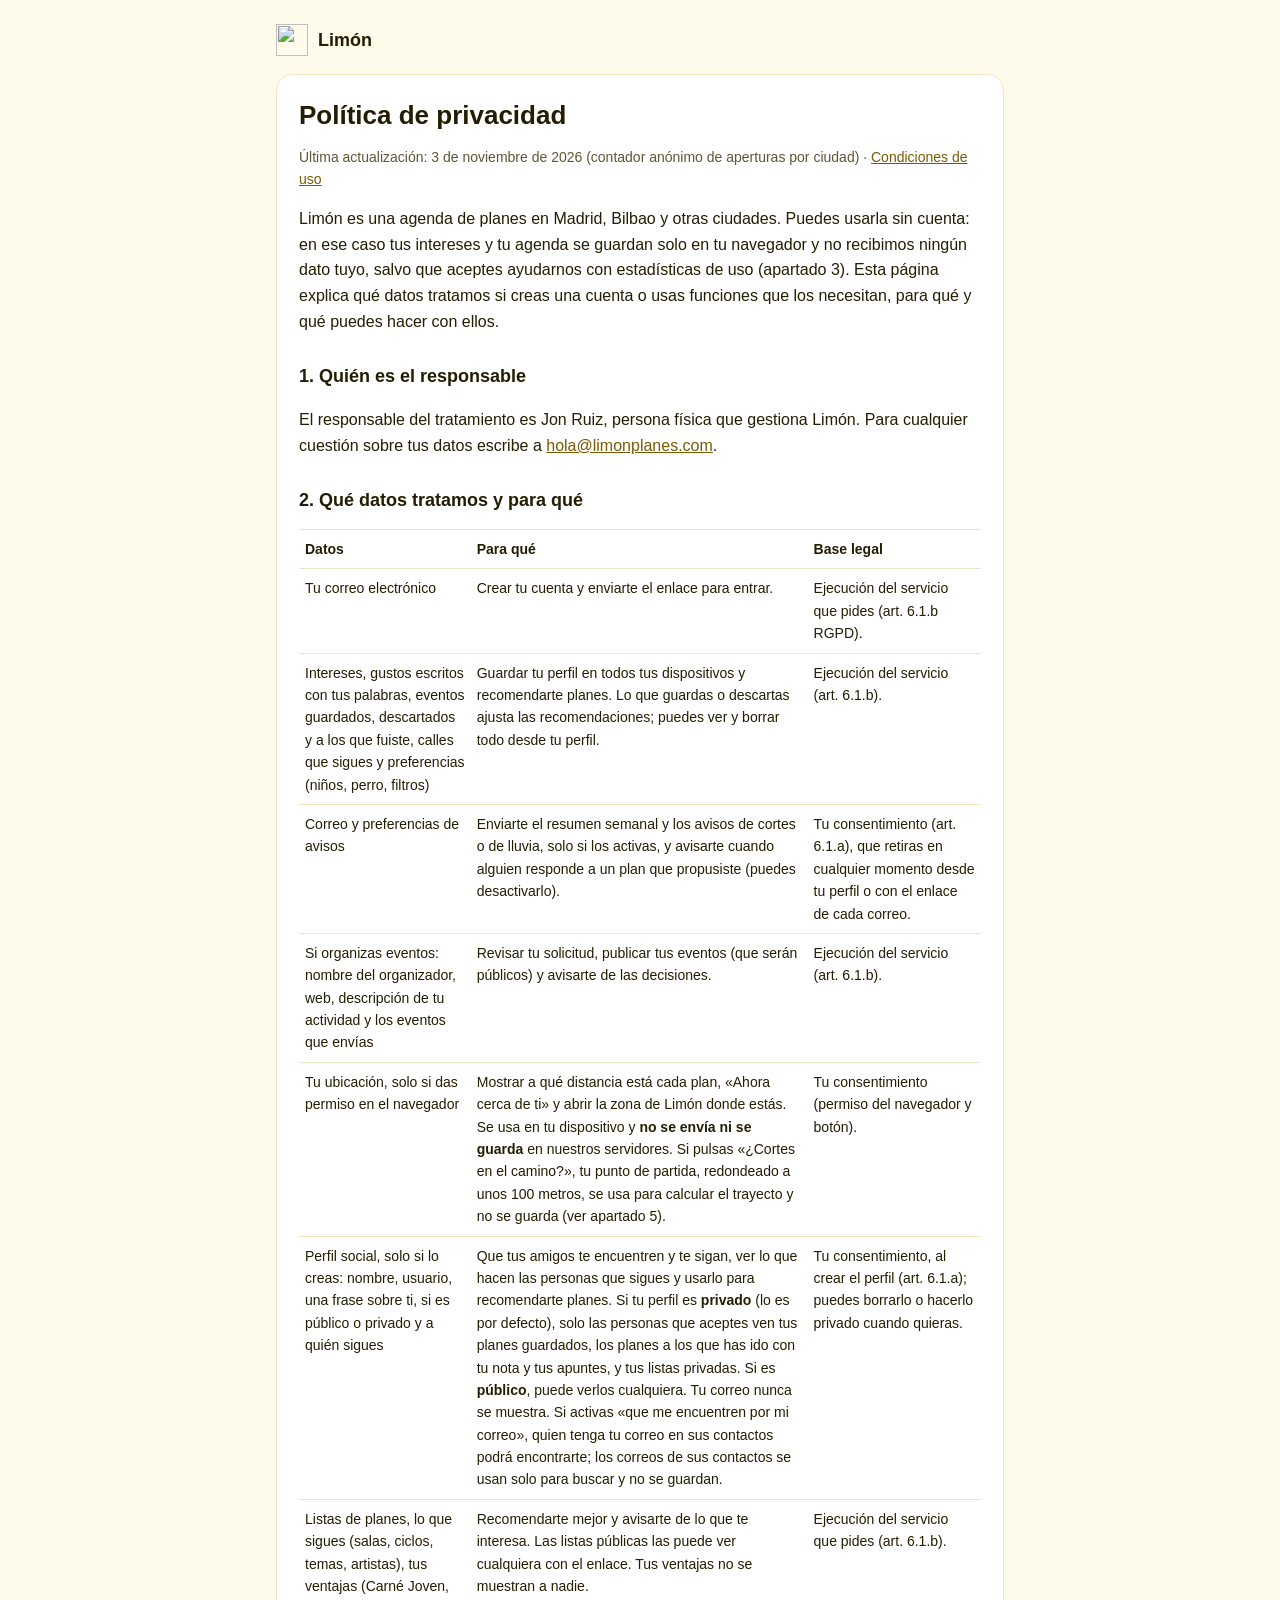
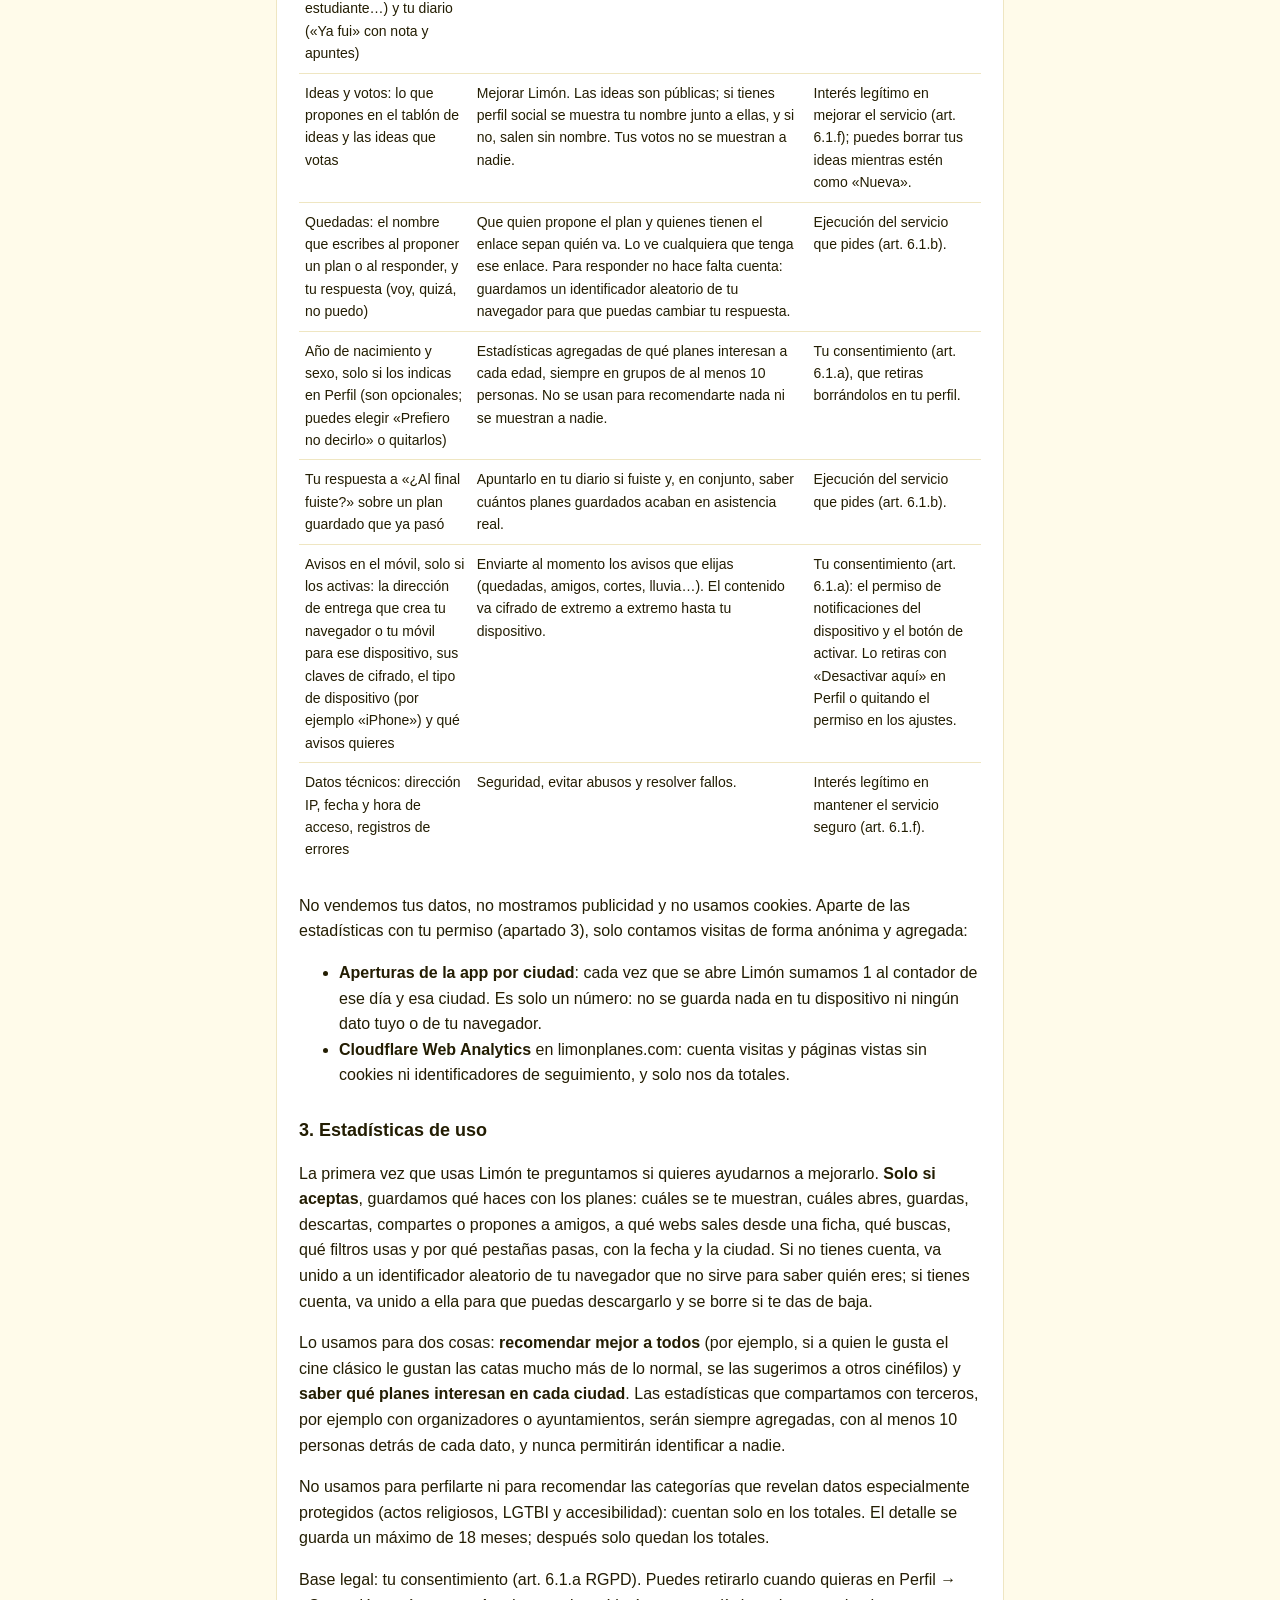
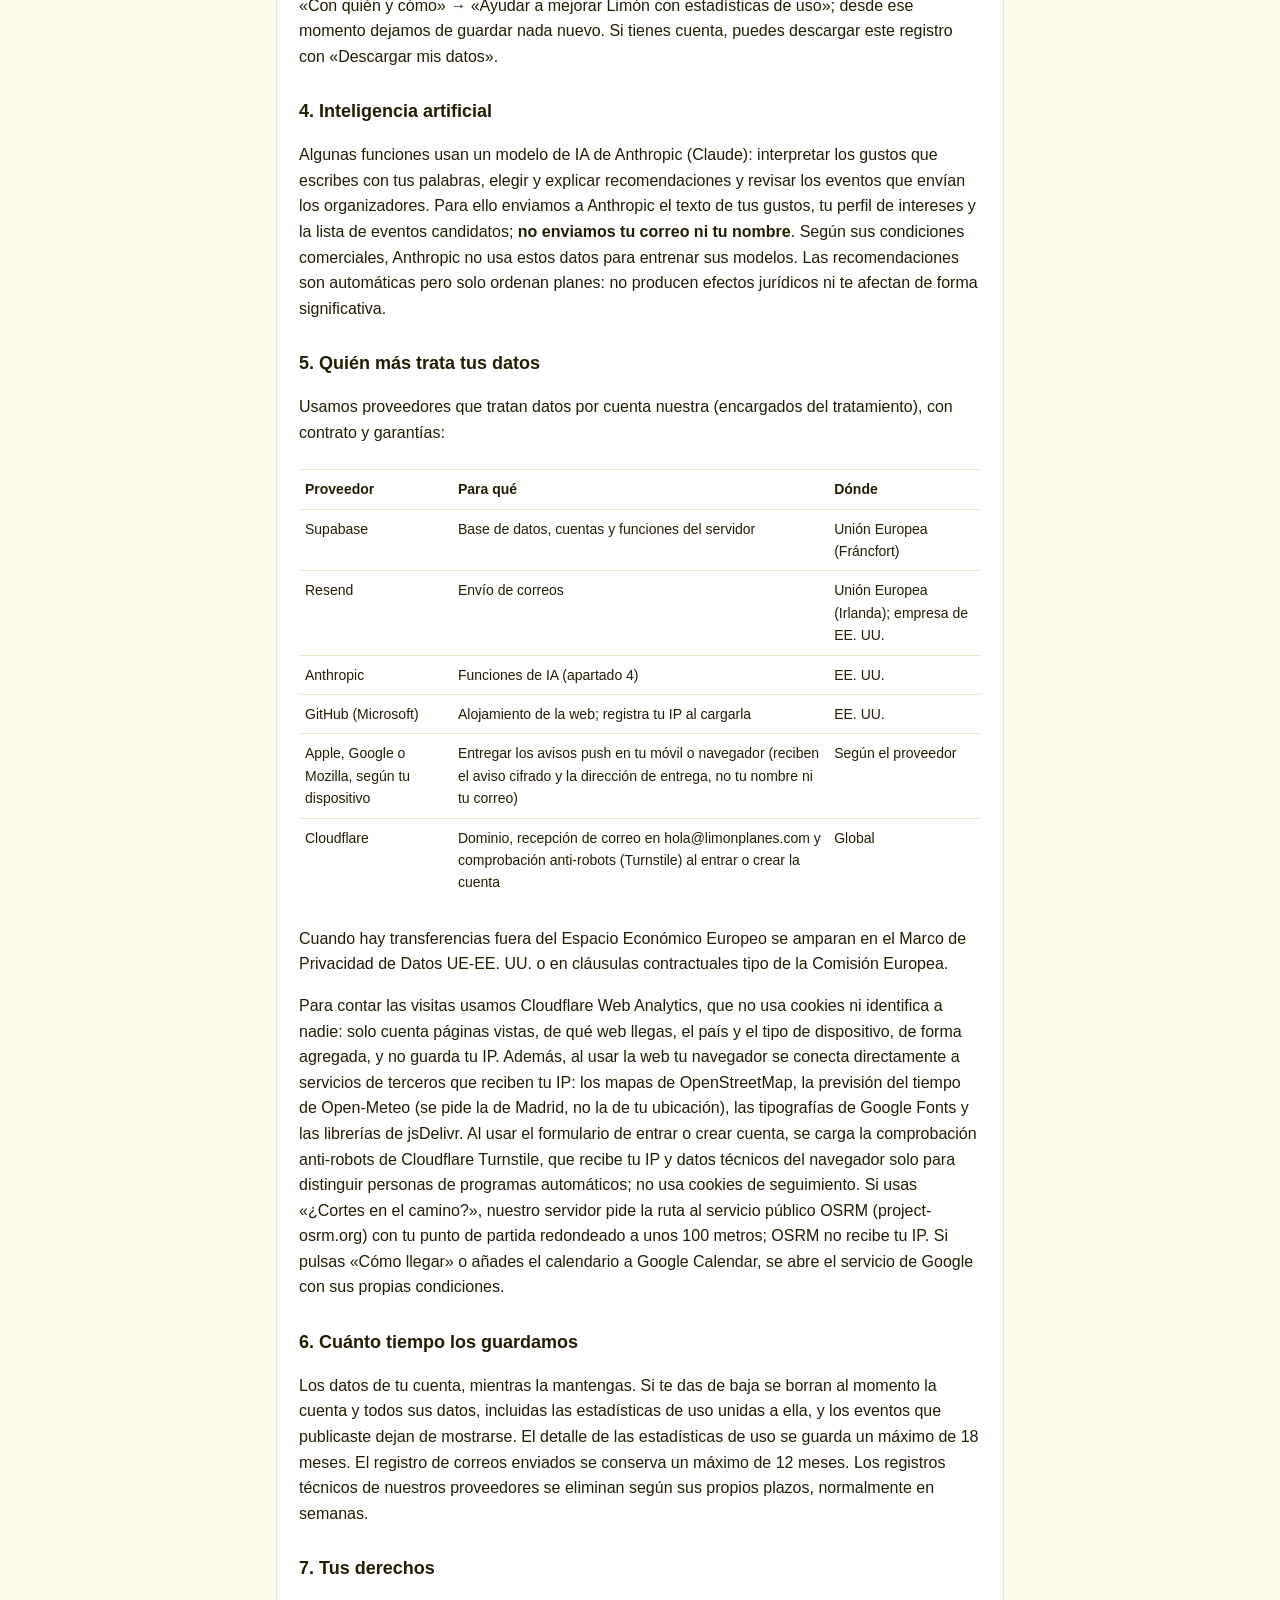
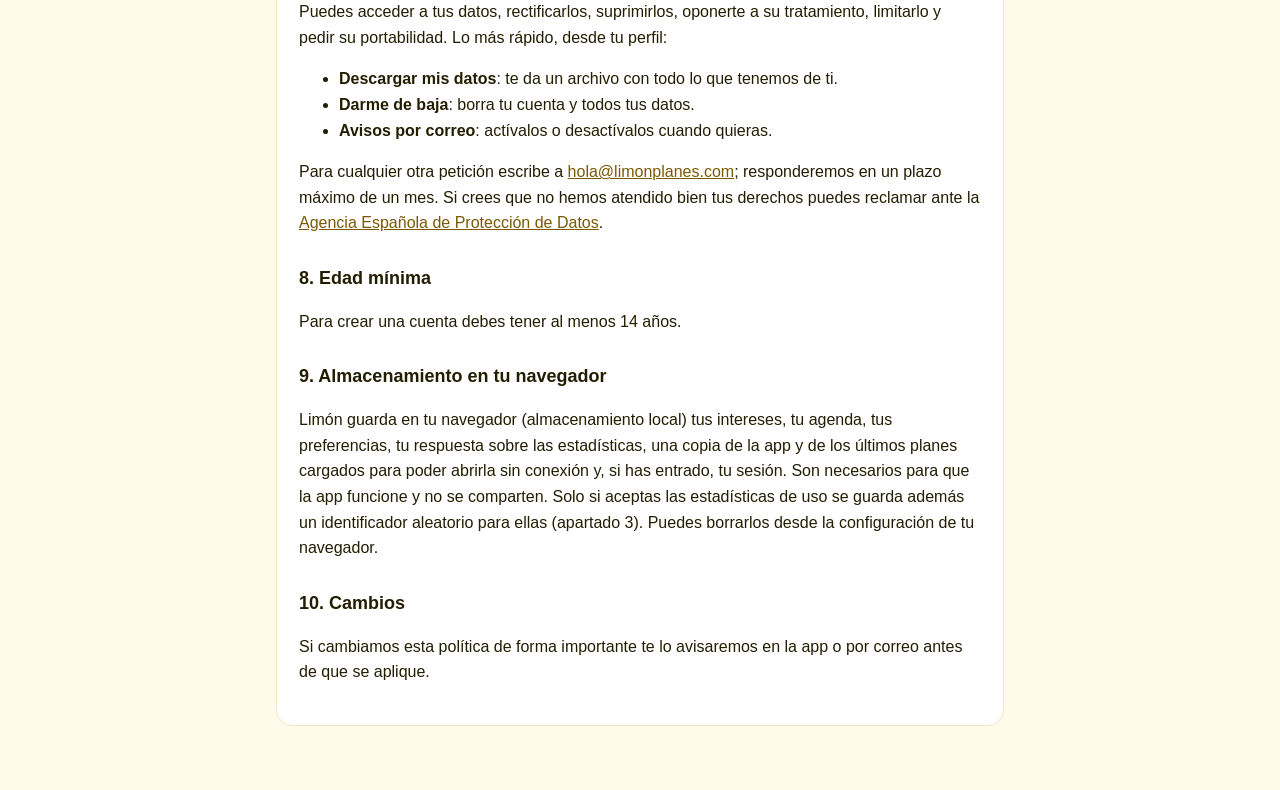
==== web/privacidad.html @ f550b1cc "Contador anónimo de aperturas por ciudad (sin identificadores) y carga diaria de las visitas de Clou" ====
<!doctype html>
<html lang="es">
<head>
<meta charset="utf-8">
<meta http-equiv="Content-Security-Policy" content="default-src 'self'; script-src 'self' 'unsafe-inline' https://static.cloudflareinsights.com; connect-src 'self' https://cloudflareinsights.com; style-src 'self' 'unsafe-inline' https://fonts.googleapis.com; font-src https://fonts.gstatic.com; img-src 'self' data:; object-src 'none'; base-uri 'self'; form-action 'self'">
<meta name="viewport" content="width=device-width, initial-scale=1">
<title>Privacidad · Limón</title>
<link rel="icon" href="limon.svg" type="image/svg+xml">
<style>
:root { --bg: #FFFBEA; --surface: #FFFFFF; --ink: #231D02; --quiet: #5E5636; --line: #EFE6C2; --accent: #FFD43B; --link: #7A5900; color-scheme: light dark }
@media (prefers-color-scheme: dark) { :root { --bg: #15140E; --surface: #1F1D14; --ink: #F2EEDC; --quiet: #BDB592; --line: #37331F; --link: #FFDF6E } }
* { box-sizing: border-box }
body { margin: 0; background: var(--bg); color: var(--ink); font: 16px/1.6 -apple-system, "Segoe UI", Roboto, Helvetica, Arial, sans-serif }
main { max-width: 760px; margin: 0 auto; padding: 24px 16px 64px }
.top { display: flex; align-items: center; gap: 10px; text-decoration: none; color: inherit; font-weight: 700; font-size: 18px }
.top img { width: 32px; height: 32px }
.doc { background: var(--surface); border: 1px solid var(--line); border-radius: 16px; padding: 24px 22px; margin-top: 18px }
h1 { font-size: 26px; line-height: 1.25; margin: 0 0 4px }
h2 { font-size: 18px; margin: 28px 0 6px }
p, li { color: var(--ink) } .quiet { color: var(--quiet); font-size: 14px }
a { color: var(--link) }
table { width: 100%; border-collapse: collapse; font-size: 14px; margin: 8px 0 }
th, td { text-align: left; vertical-align: top; padding: 8px 6px; border-top: 1px solid var(--line) }
th { font-weight: 600 }
.wrap { overflow-x: auto }
.pend { background: var(--accent); color: #231D02; padding: 0 4px; border-radius: 4px }
</style>
</head>
<body>
<main>
  <a class="top" href="./"><img src="limon.svg" alt="">Limón</a>
  <article class="doc">
    <h1>Política de privacidad</h1>
    <p class="quiet">Última actualización: 3 de noviembre de 2026 (contador anónimo de aperturas por ciudad) · <a href="condiciones.html">Condiciones de uso</a></p>

    <p>Limón es una agenda de planes en Madrid, Bilbao y otras ciudades. Puedes usarla sin cuenta: en ese caso tus intereses y tu agenda se guardan solo en tu navegador y no recibimos ningún dato tuyo, salvo que aceptes ayudarnos con estadísticas de uso (apartado 3). Esta página explica qué datos tratamos si creas una cuenta o usas funciones que los necesitan, para qué y qué puedes hacer con ellos.</p>

    <h2>1. Quién es el responsable</h2>
    <p>El responsable del tratamiento es Jon Ruiz, persona física que gestiona Limón. Para cualquier cuestión sobre tus datos escribe a <a href="mailto:hola@limonplanes.com">hola@limonplanes.com</a>.</p>

    <h2>2. Qué datos tratamos y para qué</h2>
    <div class="wrap"><table>
      <tr><th>Datos</th><th>Para qué</th><th>Base legal</th></tr>
      <tr><td>Tu correo electrónico</td><td>Crear tu cuenta y enviarte el enlace para entrar.</td><td>Ejecución del servicio que pides (art. 6.1.b RGPD).</td></tr>
      <tr><td>Intereses, gustos escritos con tus palabras, eventos guardados, descartados y a los que fuiste, calles que sigues y preferencias (niños, perro, filtros)</td><td>Guardar tu perfil en todos tus dispositivos y recomendarte planes. Lo que guardas o descartas ajusta las recomendaciones; puedes ver y borrar todo desde tu perfil.</td><td>Ejecución del servicio (art. 6.1.b).</td></tr>
      <tr><td>Correo y preferencias de avisos</td><td>Enviarte el resumen semanal y los avisos de cortes o de lluvia, solo si los activas, y avisarte cuando alguien responde a un plan que propusiste (puedes desactivarlo).</td><td>Tu consentimiento (art. 6.1.a), que retiras en cualquier momento desde tu perfil o con el enlace de cada correo.</td></tr>
      <tr><td>Si organizas eventos: nombre del organizador, web, descripción de tu actividad y los eventos que envías</td><td>Revisar tu solicitud, publicar tus eventos (que serán públicos) y avisarte de las decisiones.</td><td>Ejecución del servicio (art. 6.1.b).</td></tr>
      <tr><td>Tu ubicación, solo si das permiso en el navegador</td><td>Mostrar a qué distancia está cada plan, «Ahora cerca de ti» y abrir la zona de Limón donde estás. Se usa en tu dispositivo y <b>no se envía ni se guarda</b> en nuestros servidores. Si pulsas «¿Cortes en el camino?», tu punto de partida, redondeado a unos 100 metros, se usa para calcular el trayecto y no se guarda (ver apartado 5).</td><td>Tu consentimiento (permiso del navegador y botón).</td></tr>
      <tr><td>Perfil social, solo si lo creas: nombre, usuario, una frase sobre ti, si es público o privado y a quién sigues</td><td>Que tus amigos te encuentren y te sigan, ver lo que hacen las personas que sigues y usarlo para recomendarte planes. Si tu perfil es <b>privado</b> (lo es por defecto), solo las personas que aceptes ven tus planes guardados, los planes a los que has ido con tu nota y tus apuntes, y tus listas privadas. Si es <b>público</b>, puede verlos cualquiera. Tu correo nunca se muestra. Si activas «que me encuentren por mi correo», quien tenga tu correo en sus contactos podrá encontrarte; los correos de sus contactos se usan solo para buscar y no se guardan.</td><td>Tu consentimiento, al crear el perfil (art. 6.1.a); puedes borrarlo o hacerlo privado cuando quieras.</td></tr>
      <tr><td>Listas de planes, lo que sigues (salas, ciclos, temas, artistas), tus ventajas (Carné Joven, estudiante…) y tu diario («Ya fui» con nota y apuntes)</td><td>Recomendarte mejor y avisarte de lo que te interesa. Las listas públicas las puede ver cualquiera con el enlace. Tus ventajas no se muestran a nadie.</td><td>Ejecución del servicio que pides (art. 6.1.b).</td></tr>
      <tr><td>Ideas y votos: lo que propones en el tablón de ideas y las ideas que votas</td><td>Mejorar Limón. Las ideas son públicas; si tienes perfil social se muestra tu nombre junto a ellas, y si no, salen sin nombre. Tus votos no se muestran a nadie.</td><td>Interés legítimo en mejorar el servicio (art. 6.1.f); puedes borrar tus ideas mientras estén como «Nueva».</td></tr>
      <tr><td>Quedadas: el nombre que escribes al proponer un plan o al responder, y tu respuesta (voy, quizá, no puedo)</td><td>Que quien propone el plan y quienes tienen el enlace sepan quién va. Lo ve cualquiera que tenga ese enlace. Para responder no hace falta cuenta: guardamos un identificador aleatorio de tu navegador para que puedas cambiar tu respuesta.</td><td>Ejecución del servicio que pides (art. 6.1.b).</td></tr>
      <tr><td>Año de nacimiento y sexo, solo si los indicas en Perfil (son opcionales; puedes elegir «Prefiero no decirlo» o quitarlos)</td><td>Estadísticas agregadas de qué planes interesan a cada edad, siempre en grupos de al menos 10 personas. No se usan para recomendarte nada ni se muestran a nadie.</td><td>Tu consentimiento (art. 6.1.a), que retiras borrándolos en tu perfil.</td></tr>
      <tr><td>Tu respuesta a «¿Al final fuiste?» sobre un plan guardado que ya pasó</td><td>Apuntarlo en tu diario si fuiste y, en conjunto, saber cuántos planes guardados acaban en asistencia real.</td><td>Ejecución del servicio que pides (art. 6.1.b).</td></tr>
      <tr><td>Avisos en el móvil, solo si los activas: la dirección de entrega que crea tu navegador o tu móvil para ese dispositivo, sus claves de cifrado, el tipo de dispositivo (por ejemplo «iPhone») y qué avisos quieres</td><td>Enviarte al momento los avisos que elijas (quedadas, amigos, cortes, lluvia…). El contenido va cifrado de extremo a extremo hasta tu dispositivo.</td><td>Tu consentimiento (art. 6.1.a): el permiso de notificaciones del dispositivo y el botón de activar. Lo retiras con «Desactivar aquí» en Perfil o quitando el permiso en los ajustes.</td></tr>
      <tr><td>Datos técnicos: dirección IP, fecha y hora de acceso, registros de errores</td><td>Seguridad, evitar abusos y resolver fallos.</td><td>Interés legítimo en mantener el servicio seguro (art. 6.1.f).</td></tr>
    </table></div>
    <p>No vendemos tus datos, no mostramos publicidad y no usamos cookies. Aparte de las estadísticas con tu permiso (apartado 3), solo contamos visitas de forma anónima y agregada:</p>
    <ul>
      <li><b>Aperturas de la app por ciudad</b>: cada vez que se abre Limón sumamos 1 al contador de ese día y esa ciudad. Es solo un número: no se guarda nada en tu dispositivo ni ningún dato tuyo o de tu navegador.</li>
      <li><b>Cloudflare Web Analytics</b> en limonplanes.com: cuenta visitas y páginas vistas sin cookies ni identificadores de seguimiento, y solo nos da totales.</li>
    </ul>

    <h2 id="estadisticas">3. Estadísticas de uso</h2>
    <p>La primera vez que usas Limón te preguntamos si quieres ayudarnos a mejorarlo. <b>Solo si aceptas</b>, guardamos qué haces con los planes: cuáles se te muestran, cuáles abres, guardas, descartas, compartes o propones a amigos, a qué webs sales desde una ficha, qué buscas, qué filtros usas y por qué pestañas pasas, con la fecha y la ciudad. Si no tienes cuenta, va unido a un identificador aleatorio de tu navegador que no sirve para saber quién eres; si tienes cuenta, va unido a ella para que puedas descargarlo y se borre si te das de baja.</p>
    <p>Lo usamos para dos cosas: <b>recomendar mejor a todos</b> (por ejemplo, si a quien le gusta el cine clásico le gustan las catas mucho más de lo normal, se las sugerimos a otros cinéfilos) y <b>saber qué planes interesan en cada ciudad</b>. Las estadísticas que compartamos con terceros, por ejemplo con organizadores o ayuntamientos, serán siempre agregadas, con al menos 10 personas detrás de cada dato, y nunca permitirán identificar a nadie.</p>
    <p>No usamos para perfilarte ni para recomendar las categorías que revelan datos especialmente protegidos (actos religiosos, LGTBI y accesibilidad): cuentan solo en los totales. El detalle se guarda un máximo de 18 meses; después solo quedan los totales.</p>
    <p>Base legal: tu consentimiento (art. 6.1.a RGPD). Puedes retirarlo cuando quieras en Perfil → «Con quién y cómo» → «Ayudar a mejorar Limón con estadísticas de uso»; desde ese momento dejamos de guardar nada nuevo. Si tienes cuenta, puedes descargar este registro con «Descargar mis datos».</p>

    <h2>4. Inteligencia artificial</h2>
    <p>Algunas funciones usan un modelo de IA de Anthropic (Claude): interpretar los gustos que escribes con tus palabras, elegir y explicar recomendaciones y revisar los eventos que envían los organizadores. Para ello enviamos a Anthropic el texto de tus gustos, tu perfil de intereses y la lista de eventos candidatos; <b>no enviamos tu correo ni tu nombre</b>. Según sus condiciones comerciales, Anthropic no usa estos datos para entrenar sus modelos. Las recomendaciones son automáticas pero solo ordenan planes: no producen efectos jurídicos ni te afectan de forma significativa.</p>

    <h2>5. Quién más trata tus datos</h2>
    <p>Usamos proveedores que tratan datos por cuenta nuestra (encargados del tratamiento), con contrato y garantías:</p>
    <div class="wrap"><table>
      <tr><th>Proveedor</th><th>Para qué</th><th>Dónde</th></tr>
      <tr><td>Supabase</td><td>Base de datos, cuentas y funciones del servidor</td><td>Unión Europea (Fráncfort)</td></tr>
      <tr><td>Resend</td><td>Envío de correos</td><td>Unión Europea (Irlanda); empresa de EE. UU.</td></tr>
      <tr><td>Anthropic</td><td>Funciones de IA (apartado 4)</td><td>EE. UU.</td></tr>
      <tr><td>GitHub (Microsoft)</td><td>Alojamiento de la web; registra tu IP al cargarla</td><td>EE. UU.</td></tr>
      <tr><td>Apple, Google o Mozilla, según tu dispositivo</td><td>Entregar los avisos push en tu móvil o navegador (reciben el aviso cifrado y la dirección de entrega, no tu nombre ni tu correo)</td><td>Según el proveedor</td></tr>
      <tr><td>Cloudflare</td><td>Dominio, recepción de correo en hola@limonplanes.com y comprobación anti-robots (Turnstile) al entrar o crear la cuenta</td><td>Global</td></tr>
    </table></div>
    <p>Cuando hay transferencias fuera del Espacio Económico Europeo se amparan en el Marco de Privacidad de Datos UE-EE. UU. o en cláusulas contractuales tipo de la Comisión Europea.</p>
    <p>Para contar las visitas usamos Cloudflare Web Analytics, que no usa cookies ni identifica a nadie: solo cuenta páginas vistas, de qué web llegas, el país y el tipo de dispositivo, de forma agregada, y no guarda tu IP. Además, al usar la web tu navegador se conecta directamente a servicios de terceros que reciben tu IP: los mapas de OpenStreetMap, la previsión del tiempo de Open-Meteo (se pide la de Madrid, no la de tu ubicación), las tipografías de Google Fonts y las librerías de jsDelivr. Al usar el formulario de entrar o crear cuenta, se carga la comprobación anti-robots de Cloudflare Turnstile, que recibe tu IP y datos técnicos del navegador solo para distinguir personas de programas automáticos; no usa cookies de seguimiento. Si usas «¿Cortes en el camino?», nuestro servidor pide la ruta al servicio público OSRM (project-osrm.org) con tu punto de partida redondeado a unos 100 metros; OSRM no recibe tu IP. Si pulsas «Cómo llegar» o añades el calendario a Google Calendar, se abre el servicio de Google con sus propias condiciones.</p>

    <h2>6. Cuánto tiempo los guardamos</h2>
    <p>Los datos de tu cuenta, mientras la mantengas. Si te das de baja se borran al momento la cuenta y todos sus datos, incluidas las estadísticas de uso unidas a ella, y los eventos que publicaste dejan de mostrarse. El detalle de las estadísticas de uso se guarda un máximo de 18 meses. El registro de correos enviados se conserva un máximo de 12 meses. Los registros técnicos de nuestros proveedores se eliminan según sus propios plazos, normalmente en semanas.</p>

    <h2>7. Tus derechos</h2>
    <p>Puedes acceder a tus datos, rectificarlos, suprimirlos, oponerte a su tratamiento, limitarlo y pedir su portabilidad. Lo más rápido, desde tu perfil:</p>
    <ul>
      <li><b>Descargar mis datos</b>: te da un archivo con todo lo que tenemos de ti.</li>
      <li><b>Darme de baja</b>: borra tu cuenta y todos tus datos.</li>
      <li><b>Avisos por correo</b>: actívalos o desactívalos cuando quieras.</li>
    </ul>
    <p>Para cualquier otra petición escribe a <a href="mailto:hola@limonplanes.com">hola@limonplanes.com</a>; responderemos en un plazo máximo de un mes. Si crees que no hemos atendido bien tus derechos puedes reclamar ante la <a href="https://www.aepd.es" rel="noopener">Agencia Española de Protección de Datos</a>.</p>

    <h2>8. Edad mínima</h2>
    <p>Para crear una cuenta debes tener al menos 14 años.</p>

    <h2>9. Almacenamiento en tu navegador</h2>
    <p>Limón guarda en tu navegador (almacenamiento local) tus intereses, tu agenda, tus preferencias, tu respuesta sobre las estadísticas, una copia de la app y de los últimos planes cargados para poder abrirla sin conexión y, si has entrado, tu sesión. Son necesarios para que la app funcione y no se comparten. Solo si aceptas las estadísticas de uso se guarda además un identificador aleatorio para ellas (apartado 3). Puedes borrarlos desde la configuración de tu navegador.</p>

    <h2>10. Cambios</h2>
    <p>Si cambiamos esta política de forma importante te lo avisaremos en la app o por correo antes de que se aplique.</p>
  </article>
</main>
<script>/* Cloudflare Web Analytics: visitas sin cookies, solo en la web pública (no en pruebas) */if (location.hostname === 'limonplanes.com') { const s = document.createElement('script'); s.type = 'module'; s.src = 'https://static.cloudflareinsights.com/beacon.min.js'; s.setAttribute('data-cf-beacon', '{"token": "279d742c8af84146b16f4ef30d20adcc"}'); document.head.appendChild(s); }</script>
</body>
</html>
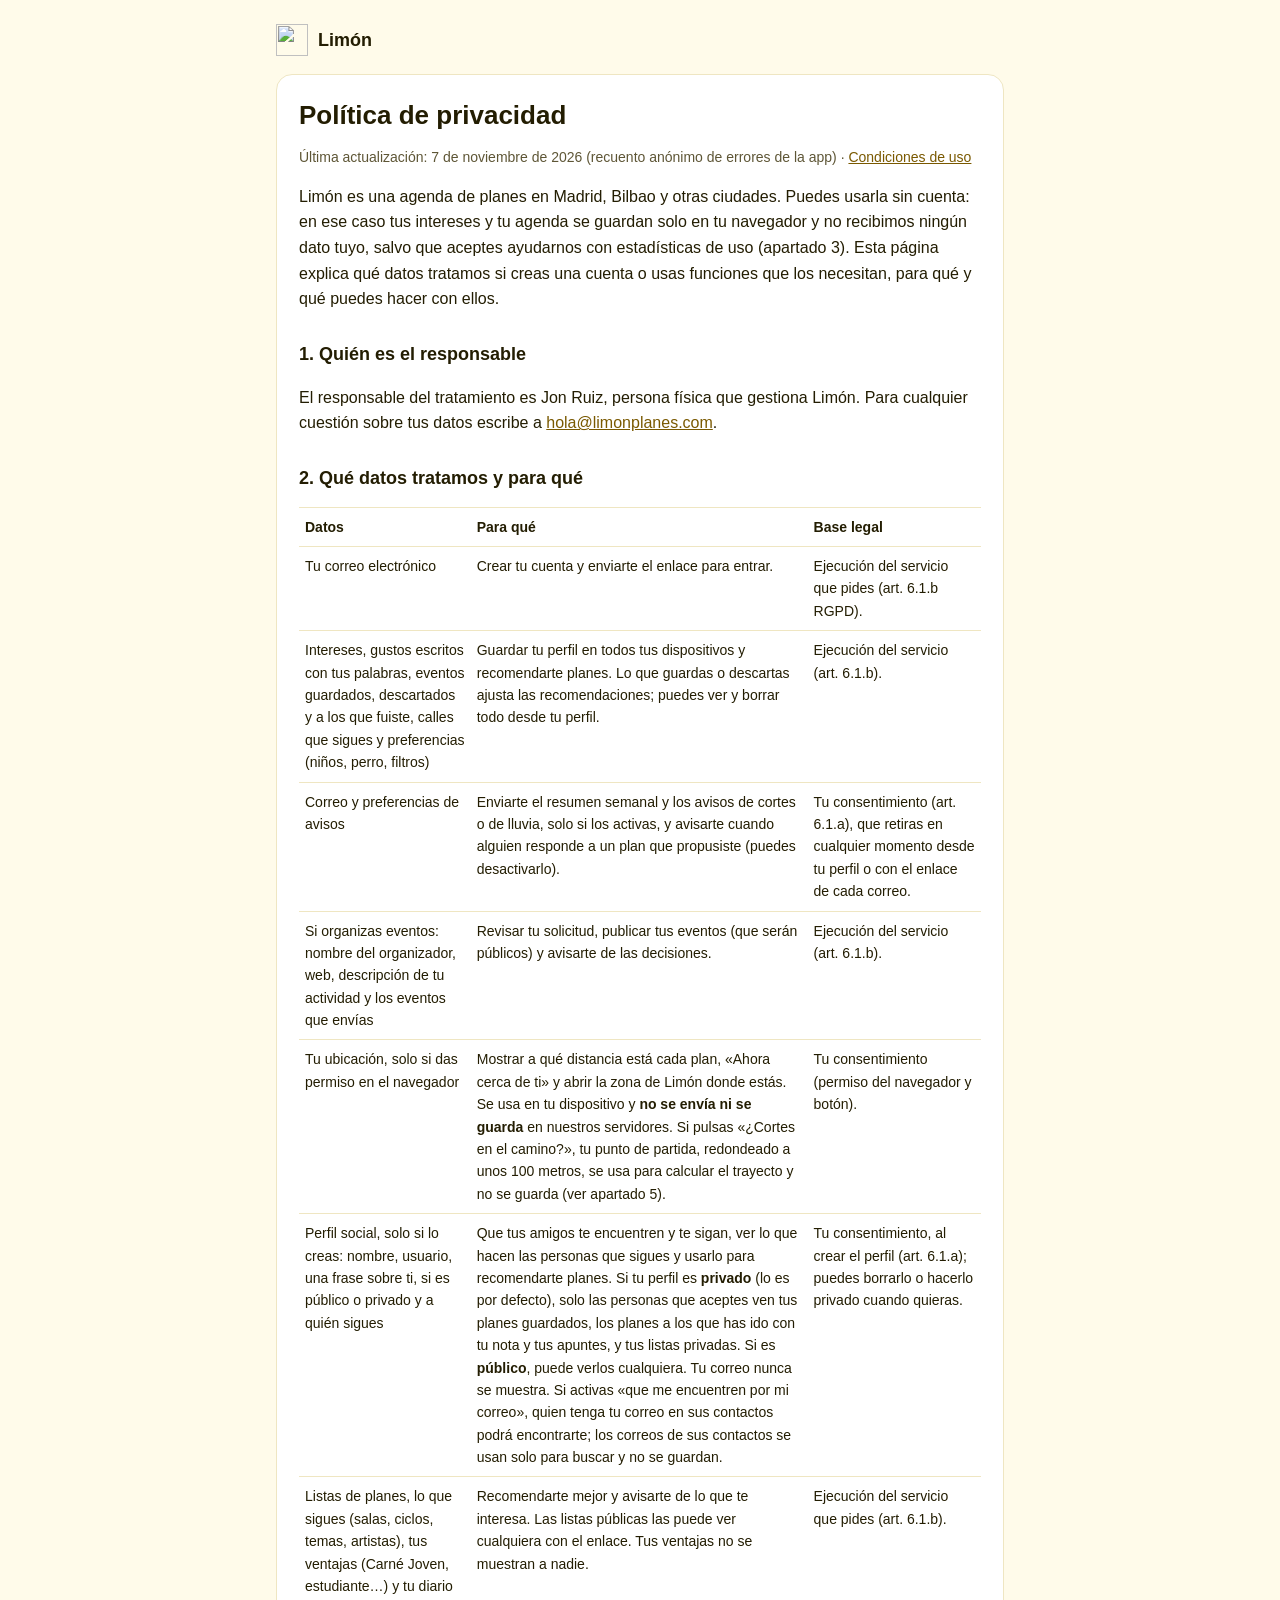
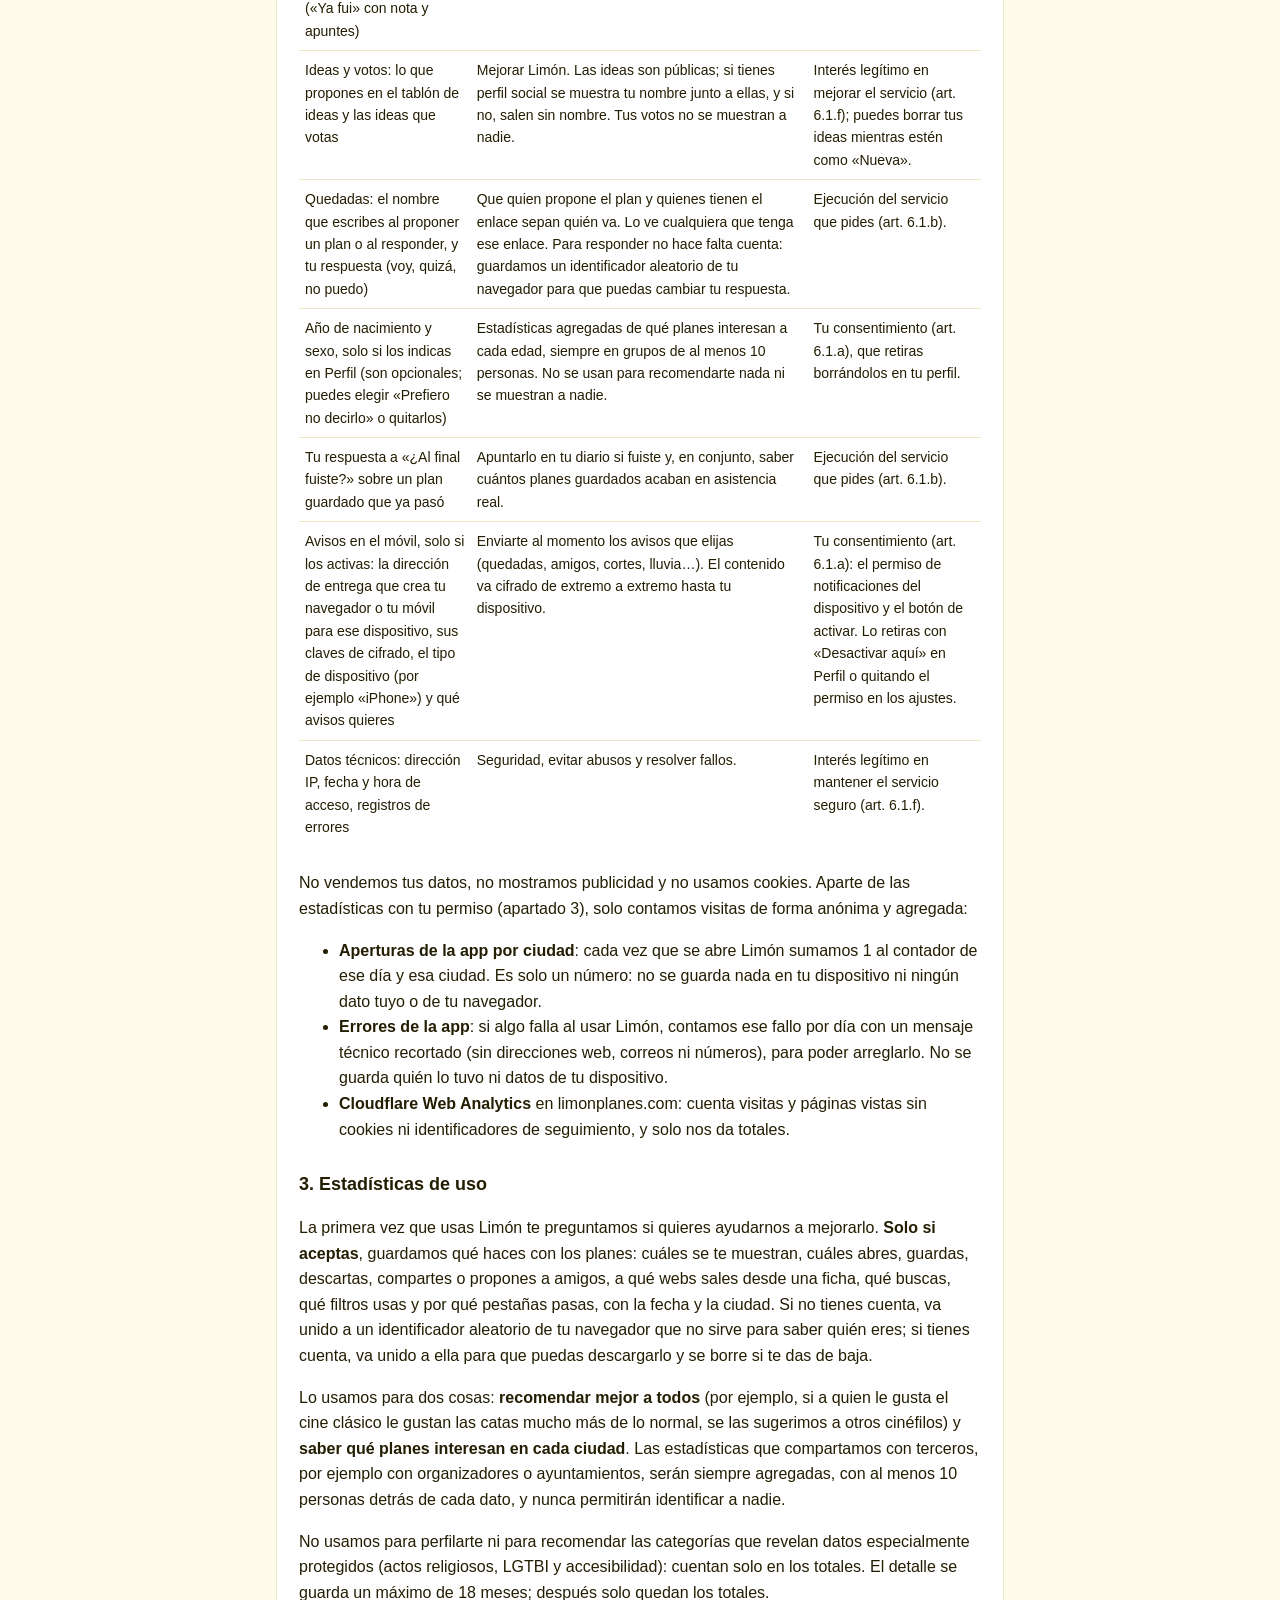
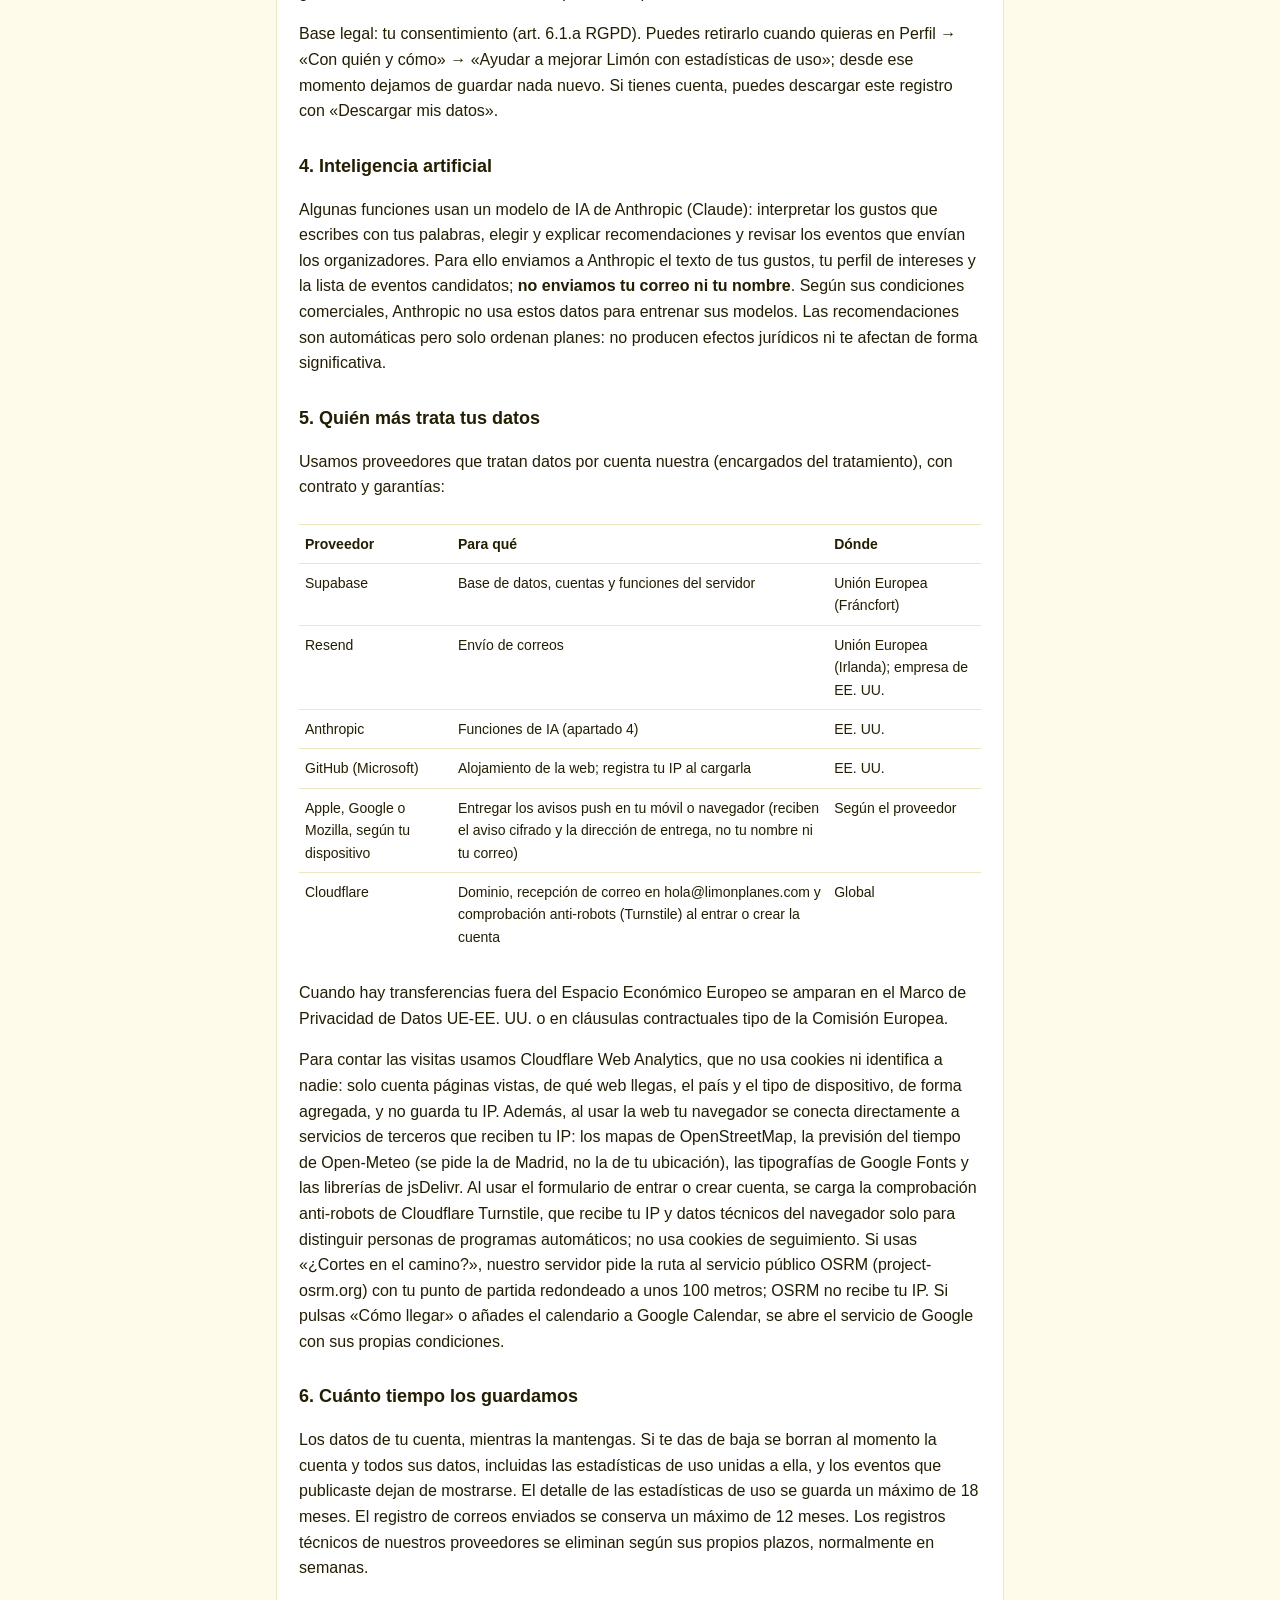
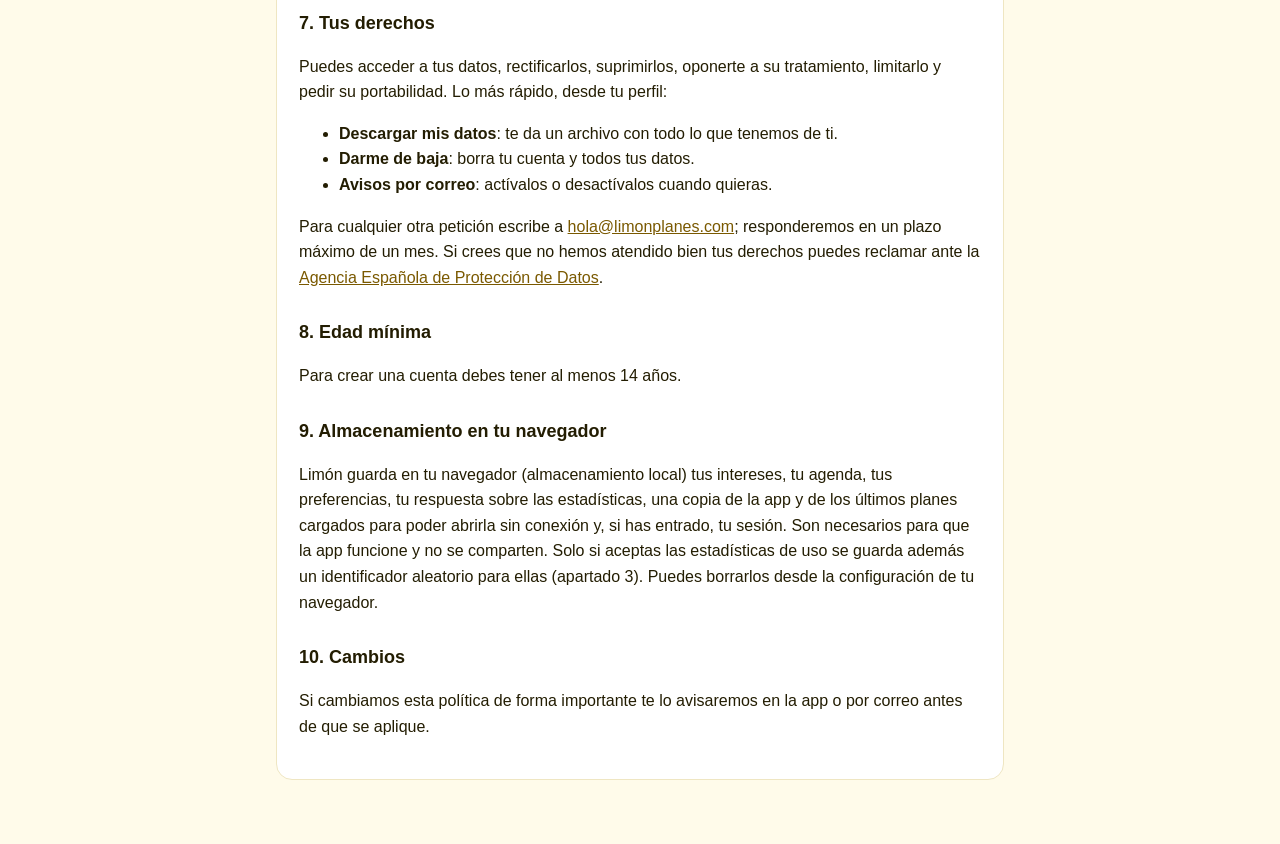
==== commit 32323316: "Recuento anónimo de errores de la app (app_errors + contar_error), para el parte diario Co-Authored-" ====
--- a/web/privacidad.html
+++ b/web/privacidad.html
@@ -31,7 +31,7 @@
   <a class="top" href="./"><img src="limon.svg" alt="">Limón</a>
   <article class="doc">
     <h1>Política de privacidad</h1>
-    <p class="quiet">Última actualización: 3 de noviembre de 2026 (contador anónimo de aperturas por ciudad) · <a href="condiciones.html">Condiciones de uso</a></p>
+    <p class="quiet">Última actualización: 7 de noviembre de 2026 (recuento anónimo de errores de la app) · <a href="condiciones.html">Condiciones de uso</a></p>
 
     <p>Limón es una agenda de planes en Madrid, Bilbao y otras ciudades. Puedes usarla sin cuenta: en ese caso tus intereses y tu agenda se guardan solo en tu navegador y no recibimos ningún dato tuyo, salvo que aceptes ayudarnos con estadísticas de uso (apartado 3). Esta página explica qué datos tratamos si creas una cuenta o usas funciones que los necesitan, para qué y qué puedes hacer con ellos.</p>
 
@@ -58,6 +58,7 @@
     <p>No vendemos tus datos, no mostramos publicidad y no usamos cookies. Aparte de las estadísticas con tu permiso (apartado 3), solo contamos visitas de forma anónima y agregada:</p>
     <ul>
       <li><b>Aperturas de la app por ciudad</b>: cada vez que se abre Limón sumamos 1 al contador de ese día y esa ciudad. Es solo un número: no se guarda nada en tu dispositivo ni ningún dato tuyo o de tu navegador.</li>
+      <li><b>Errores de la app</b>: si algo falla al usar Limón, contamos ese fallo por día con un mensaje técnico recortado (sin direcciones web, correos ni números), para poder arreglarlo. No se guarda quién lo tuvo ni datos de tu dispositivo.</li>
       <li><b>Cloudflare Web Analytics</b> en limonplanes.com: cuenta visitas y páginas vistas sin cookies ni identificadores de seguimiento, y solo nos da totales.</li>
     </ul>
 
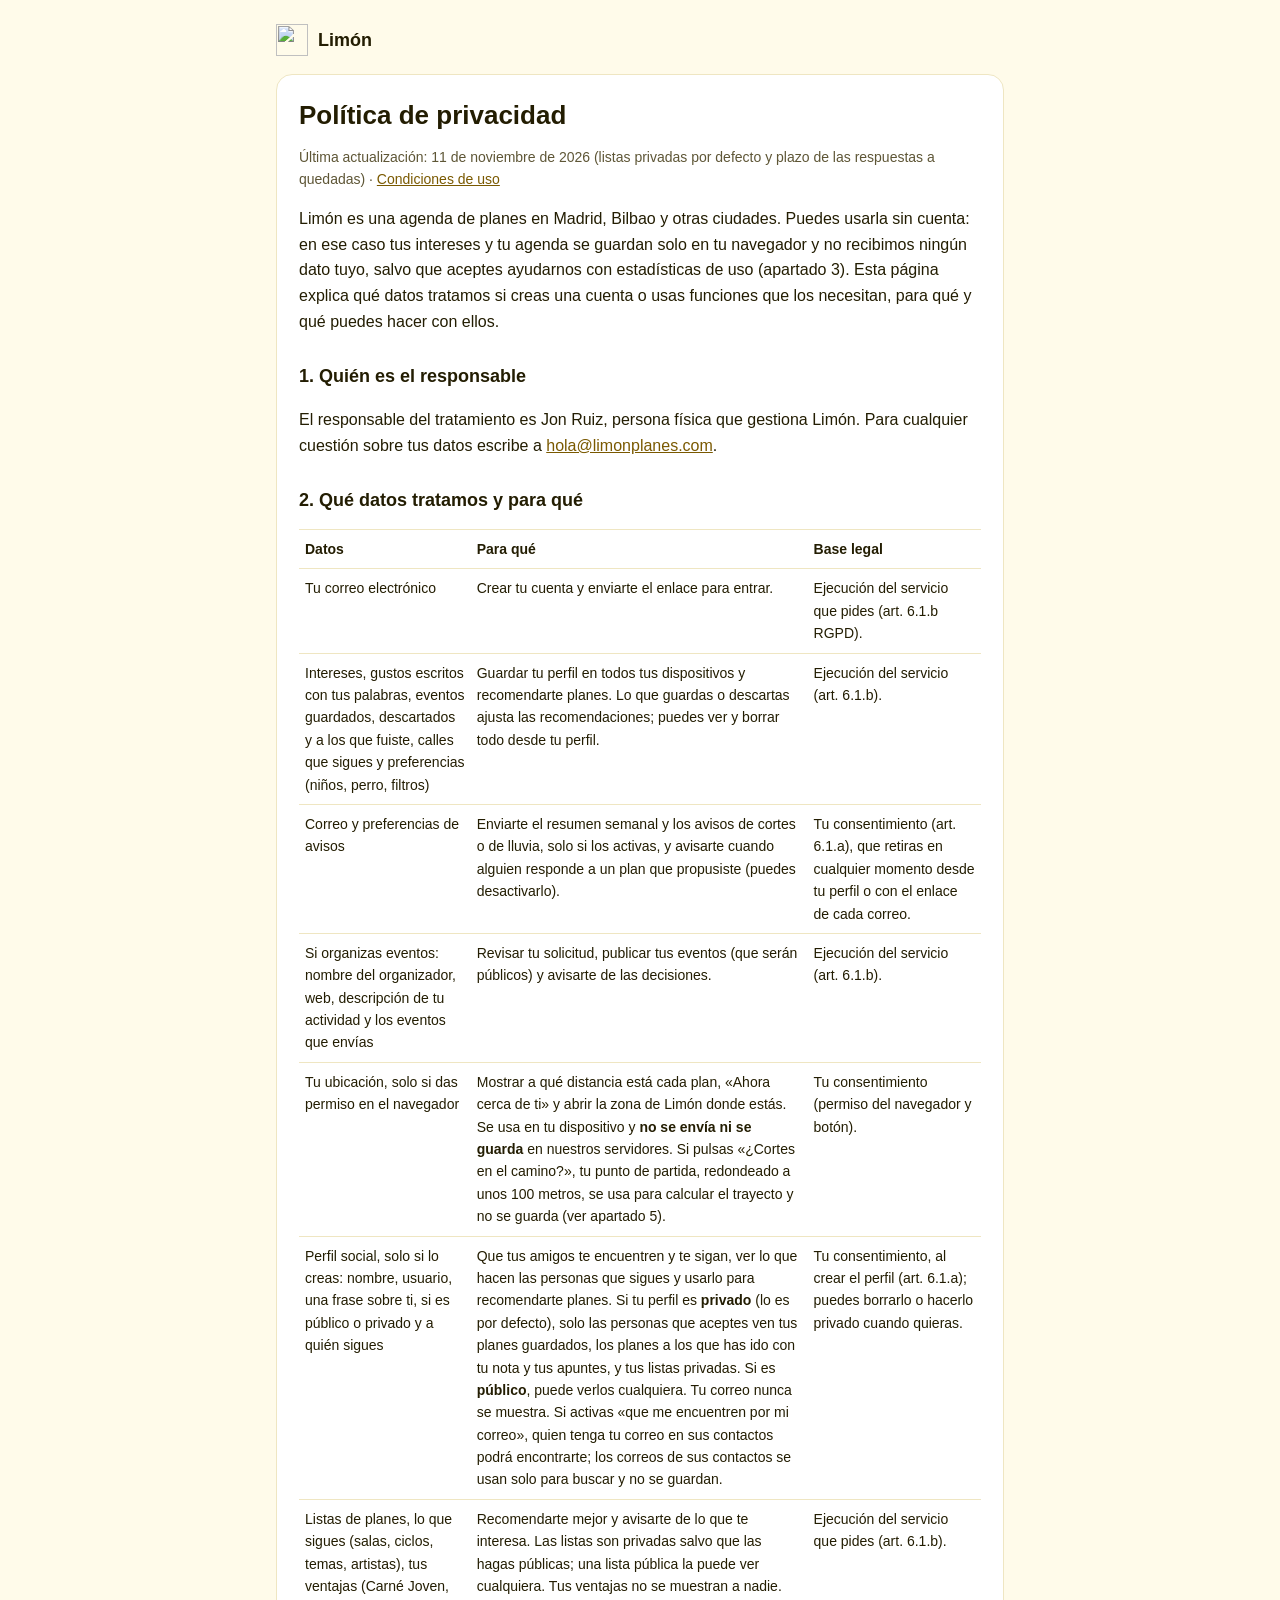
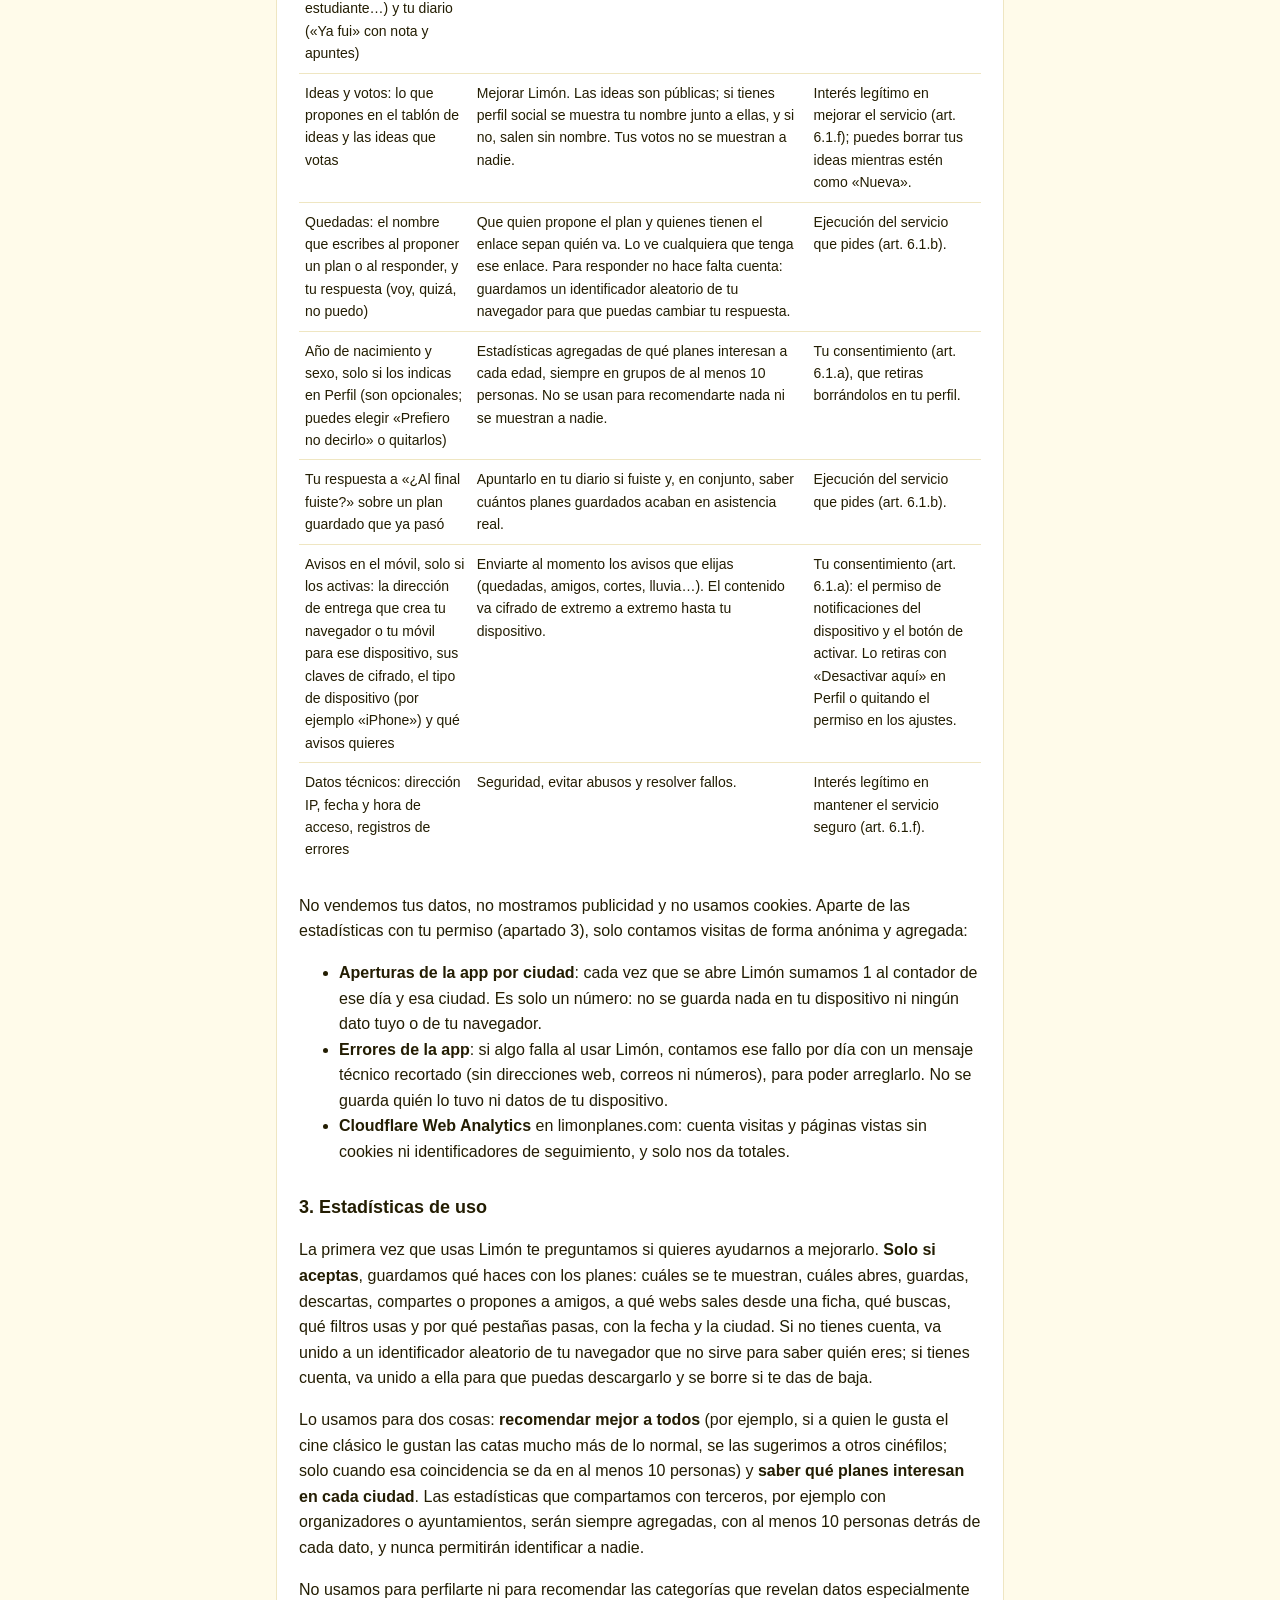
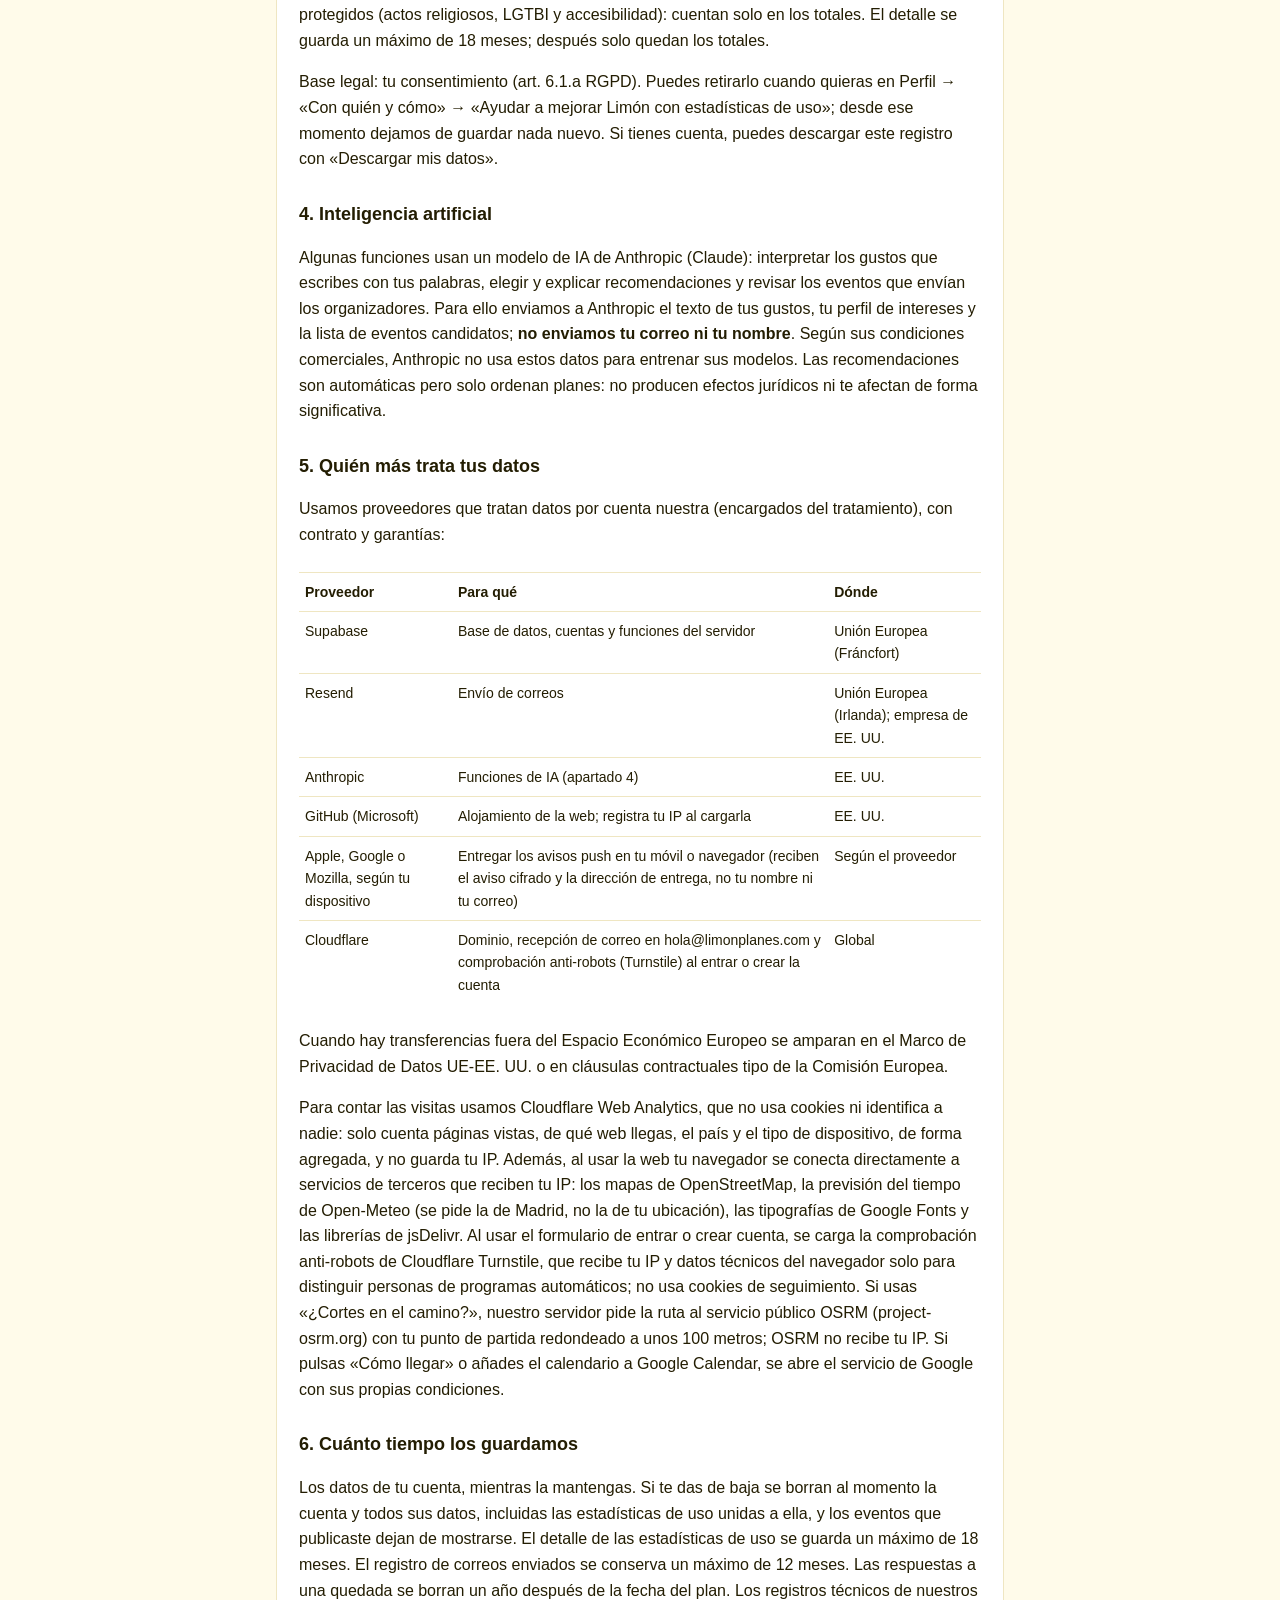
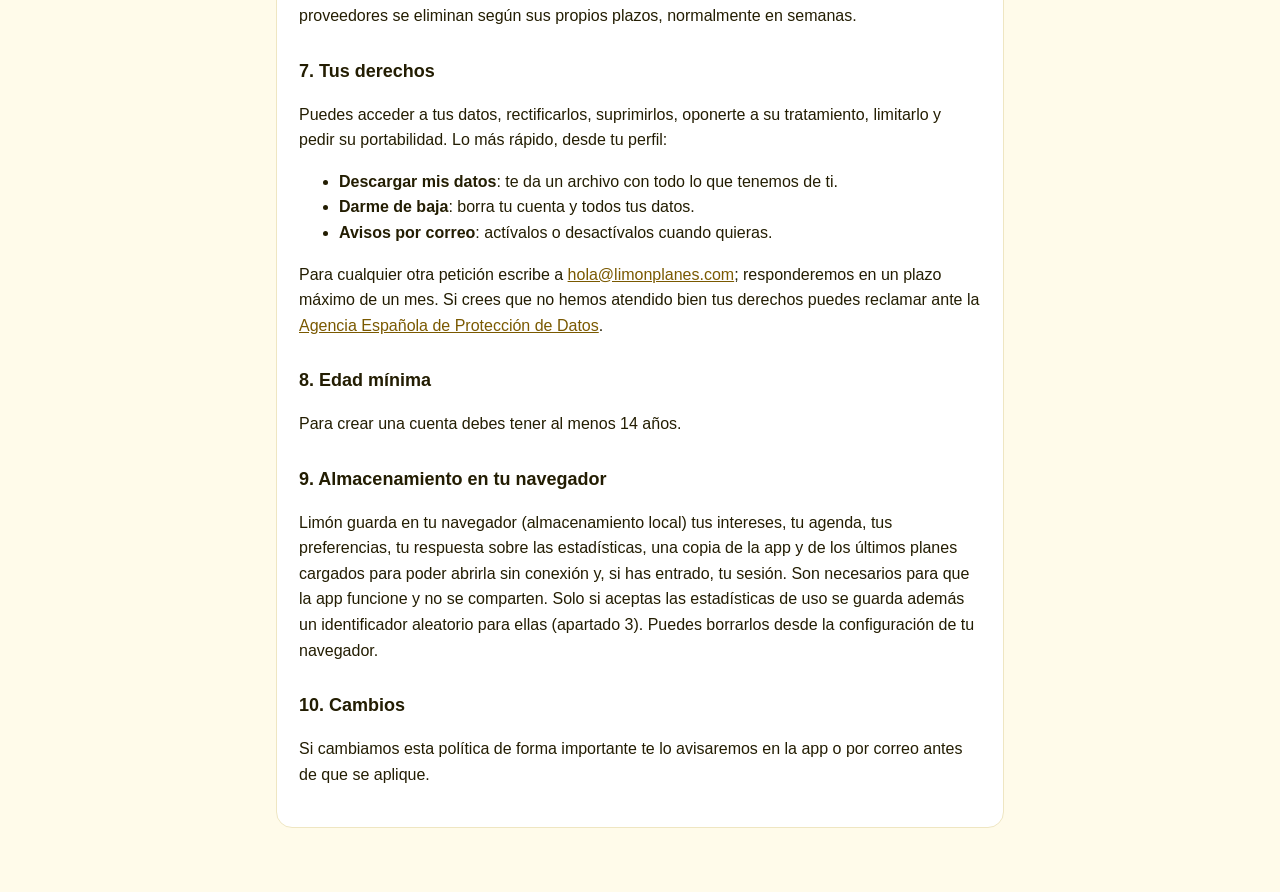
==== commit 2a9d03b6: "Seguridad: arreglos de la auditoría (base de datos, funciones, app, Actions y copias) Base de datos " ====
--- a/web/privacidad.html
+++ b/web/privacidad.html
@@ -31,7 +31,7 @@
   <a class="top" href="./"><img src="limon.svg" alt="">Limón</a>
   <article class="doc">
     <h1>Política de privacidad</h1>
-    <p class="quiet">Última actualización: 7 de noviembre de 2026 (recuento anónimo de errores de la app) · <a href="condiciones.html">Condiciones de uso</a></p>
+    <p class="quiet">Última actualización: 11 de noviembre de 2026 (listas privadas por defecto y plazo de las respuestas a quedadas) · <a href="condiciones.html">Condiciones de uso</a></p>
 
     <p>Limón es una agenda de planes en Madrid, Bilbao y otras ciudades. Puedes usarla sin cuenta: en ese caso tus intereses y tu agenda se guardan solo en tu navegador y no recibimos ningún dato tuyo, salvo que aceptes ayudarnos con estadísticas de uso (apartado 3). Esta página explica qué datos tratamos si creas una cuenta o usas funciones que los necesitan, para qué y qué puedes hacer con ellos.</p>
 
@@ -47,7 +47,7 @@
       <tr><td>Si organizas eventos: nombre del organizador, web, descripción de tu actividad y los eventos que envías</td><td>Revisar tu solicitud, publicar tus eventos (que serán públicos) y avisarte de las decisiones.</td><td>Ejecución del servicio (art. 6.1.b).</td></tr>
       <tr><td>Tu ubicación, solo si das permiso en el navegador</td><td>Mostrar a qué distancia está cada plan, «Ahora cerca de ti» y abrir la zona de Limón donde estás. Se usa en tu dispositivo y <b>no se envía ni se guarda</b> en nuestros servidores. Si pulsas «¿Cortes en el camino?», tu punto de partida, redondeado a unos 100 metros, se usa para calcular el trayecto y no se guarda (ver apartado 5).</td><td>Tu consentimiento (permiso del navegador y botón).</td></tr>
       <tr><td>Perfil social, solo si lo creas: nombre, usuario, una frase sobre ti, si es público o privado y a quién sigues</td><td>Que tus amigos te encuentren y te sigan, ver lo que hacen las personas que sigues y usarlo para recomendarte planes. Si tu perfil es <b>privado</b> (lo es por defecto), solo las personas que aceptes ven tus planes guardados, los planes a los que has ido con tu nota y tus apuntes, y tus listas privadas. Si es <b>público</b>, puede verlos cualquiera. Tu correo nunca se muestra. Si activas «que me encuentren por mi correo», quien tenga tu correo en sus contactos podrá encontrarte; los correos de sus contactos se usan solo para buscar y no se guardan.</td><td>Tu consentimiento, al crear el perfil (art. 6.1.a); puedes borrarlo o hacerlo privado cuando quieras.</td></tr>
-      <tr><td>Listas de planes, lo que sigues (salas, ciclos, temas, artistas), tus ventajas (Carné Joven, estudiante…) y tu diario («Ya fui» con nota y apuntes)</td><td>Recomendarte mejor y avisarte de lo que te interesa. Las listas públicas las puede ver cualquiera con el enlace. Tus ventajas no se muestran a nadie.</td><td>Ejecución del servicio que pides (art. 6.1.b).</td></tr>
+      <tr><td>Listas de planes, lo que sigues (salas, ciclos, temas, artistas), tus ventajas (Carné Joven, estudiante…) y tu diario («Ya fui» con nota y apuntes)</td><td>Recomendarte mejor y avisarte de lo que te interesa. Las listas son privadas salvo que las hagas públicas; una lista pública la puede ver cualquiera. Tus ventajas no se muestran a nadie.</td><td>Ejecución del servicio que pides (art. 6.1.b).</td></tr>
       <tr><td>Ideas y votos: lo que propones en el tablón de ideas y las ideas que votas</td><td>Mejorar Limón. Las ideas son públicas; si tienes perfil social se muestra tu nombre junto a ellas, y si no, salen sin nombre. Tus votos no se muestran a nadie.</td><td>Interés legítimo en mejorar el servicio (art. 6.1.f); puedes borrar tus ideas mientras estén como «Nueva».</td></tr>
       <tr><td>Quedadas: el nombre que escribes al proponer un plan o al responder, y tu respuesta (voy, quizá, no puedo)</td><td>Que quien propone el plan y quienes tienen el enlace sepan quién va. Lo ve cualquiera que tenga ese enlace. Para responder no hace falta cuenta: guardamos un identificador aleatorio de tu navegador para que puedas cambiar tu respuesta.</td><td>Ejecución del servicio que pides (art. 6.1.b).</td></tr>
       <tr><td>Año de nacimiento y sexo, solo si los indicas en Perfil (son opcionales; puedes elegir «Prefiero no decirlo» o quitarlos)</td><td>Estadísticas agregadas de qué planes interesan a cada edad, siempre en grupos de al menos 10 personas. No se usan para recomendarte nada ni se muestran a nadie.</td><td>Tu consentimiento (art. 6.1.a), que retiras borrándolos en tu perfil.</td></tr>
@@ -64,7 +64,7 @@
 
     <h2 id="estadisticas">3. Estadísticas de uso</h2>
     <p>La primera vez que usas Limón te preguntamos si quieres ayudarnos a mejorarlo. <b>Solo si aceptas</b>, guardamos qué haces con los planes: cuáles se te muestran, cuáles abres, guardas, descartas, compartes o propones a amigos, a qué webs sales desde una ficha, qué buscas, qué filtros usas y por qué pestañas pasas, con la fecha y la ciudad. Si no tienes cuenta, va unido a un identificador aleatorio de tu navegador que no sirve para saber quién eres; si tienes cuenta, va unido a ella para que puedas descargarlo y se borre si te das de baja.</p>
-    <p>Lo usamos para dos cosas: <b>recomendar mejor a todos</b> (por ejemplo, si a quien le gusta el cine clásico le gustan las catas mucho más de lo normal, se las sugerimos a otros cinéfilos) y <b>saber qué planes interesan en cada ciudad</b>. Las estadísticas que compartamos con terceros, por ejemplo con organizadores o ayuntamientos, serán siempre agregadas, con al menos 10 personas detrás de cada dato, y nunca permitirán identificar a nadie.</p>
+    <p>Lo usamos para dos cosas: <b>recomendar mejor a todos</b> (por ejemplo, si a quien le gusta el cine clásico le gustan las catas mucho más de lo normal, se las sugerimos a otros cinéfilos; solo cuando esa coincidencia se da en al menos 10 personas) y <b>saber qué planes interesan en cada ciudad</b>. Las estadísticas que compartamos con terceros, por ejemplo con organizadores o ayuntamientos, serán siempre agregadas, con al menos 10 personas detrás de cada dato, y nunca permitirán identificar a nadie.</p>
     <p>No usamos para perfilarte ni para recomendar las categorías que revelan datos especialmente protegidos (actos religiosos, LGTBI y accesibilidad): cuentan solo en los totales. El detalle se guarda un máximo de 18 meses; después solo quedan los totales.</p>
     <p>Base legal: tu consentimiento (art. 6.1.a RGPD). Puedes retirarlo cuando quieras en Perfil → «Con quién y cómo» → «Ayudar a mejorar Limón con estadísticas de uso»; desde ese momento dejamos de guardar nada nuevo. Si tienes cuenta, puedes descargar este registro con «Descargar mis datos».</p>
 
@@ -86,7 +86,7 @@
     <p>Para contar las visitas usamos Cloudflare Web Analytics, que no usa cookies ni identifica a nadie: solo cuenta páginas vistas, de qué web llegas, el país y el tipo de dispositivo, de forma agregada, y no guarda tu IP. Además, al usar la web tu navegador se conecta directamente a servicios de terceros que reciben tu IP: los mapas de OpenStreetMap, la previsión del tiempo de Open-Meteo (se pide la de Madrid, no la de tu ubicación), las tipografías de Google Fonts y las librerías de jsDelivr. Al usar el formulario de entrar o crear cuenta, se carga la comprobación anti-robots de Cloudflare Turnstile, que recibe tu IP y datos técnicos del navegador solo para distinguir personas de programas automáticos; no usa cookies de seguimiento. Si usas «¿Cortes en el camino?», nuestro servidor pide la ruta al servicio público OSRM (project-osrm.org) con tu punto de partida redondeado a unos 100 metros; OSRM no recibe tu IP. Si pulsas «Cómo llegar» o añades el calendario a Google Calendar, se abre el servicio de Google con sus propias condiciones.</p>
 
     <h2>6. Cuánto tiempo los guardamos</h2>
-    <p>Los datos de tu cuenta, mientras la mantengas. Si te das de baja se borran al momento la cuenta y todos sus datos, incluidas las estadísticas de uso unidas a ella, y los eventos que publicaste dejan de mostrarse. El detalle de las estadísticas de uso se guarda un máximo de 18 meses. El registro de correos enviados se conserva un máximo de 12 meses. Los registros técnicos de nuestros proveedores se eliminan según sus propios plazos, normalmente en semanas.</p>
+    <p>Los datos de tu cuenta, mientras la mantengas. Si te das de baja se borran al momento la cuenta y todos sus datos, incluidas las estadísticas de uso unidas a ella, y los eventos que publicaste dejan de mostrarse. El detalle de las estadísticas de uso se guarda un máximo de 18 meses. El registro de correos enviados se conserva un máximo de 12 meses. Las respuestas a una quedada se borran un año después de la fecha del plan. Los registros técnicos de nuestros proveedores se eliminan según sus propios plazos, normalmente en semanas.</p>
 
     <h2>7. Tus derechos</h2>
     <p>Puedes acceder a tus datos, rectificarlos, suprimirlos, oponerte a su tratamiento, limitarlo y pedir su portabilidad. Lo más rápido, desde tu perfil:</p>
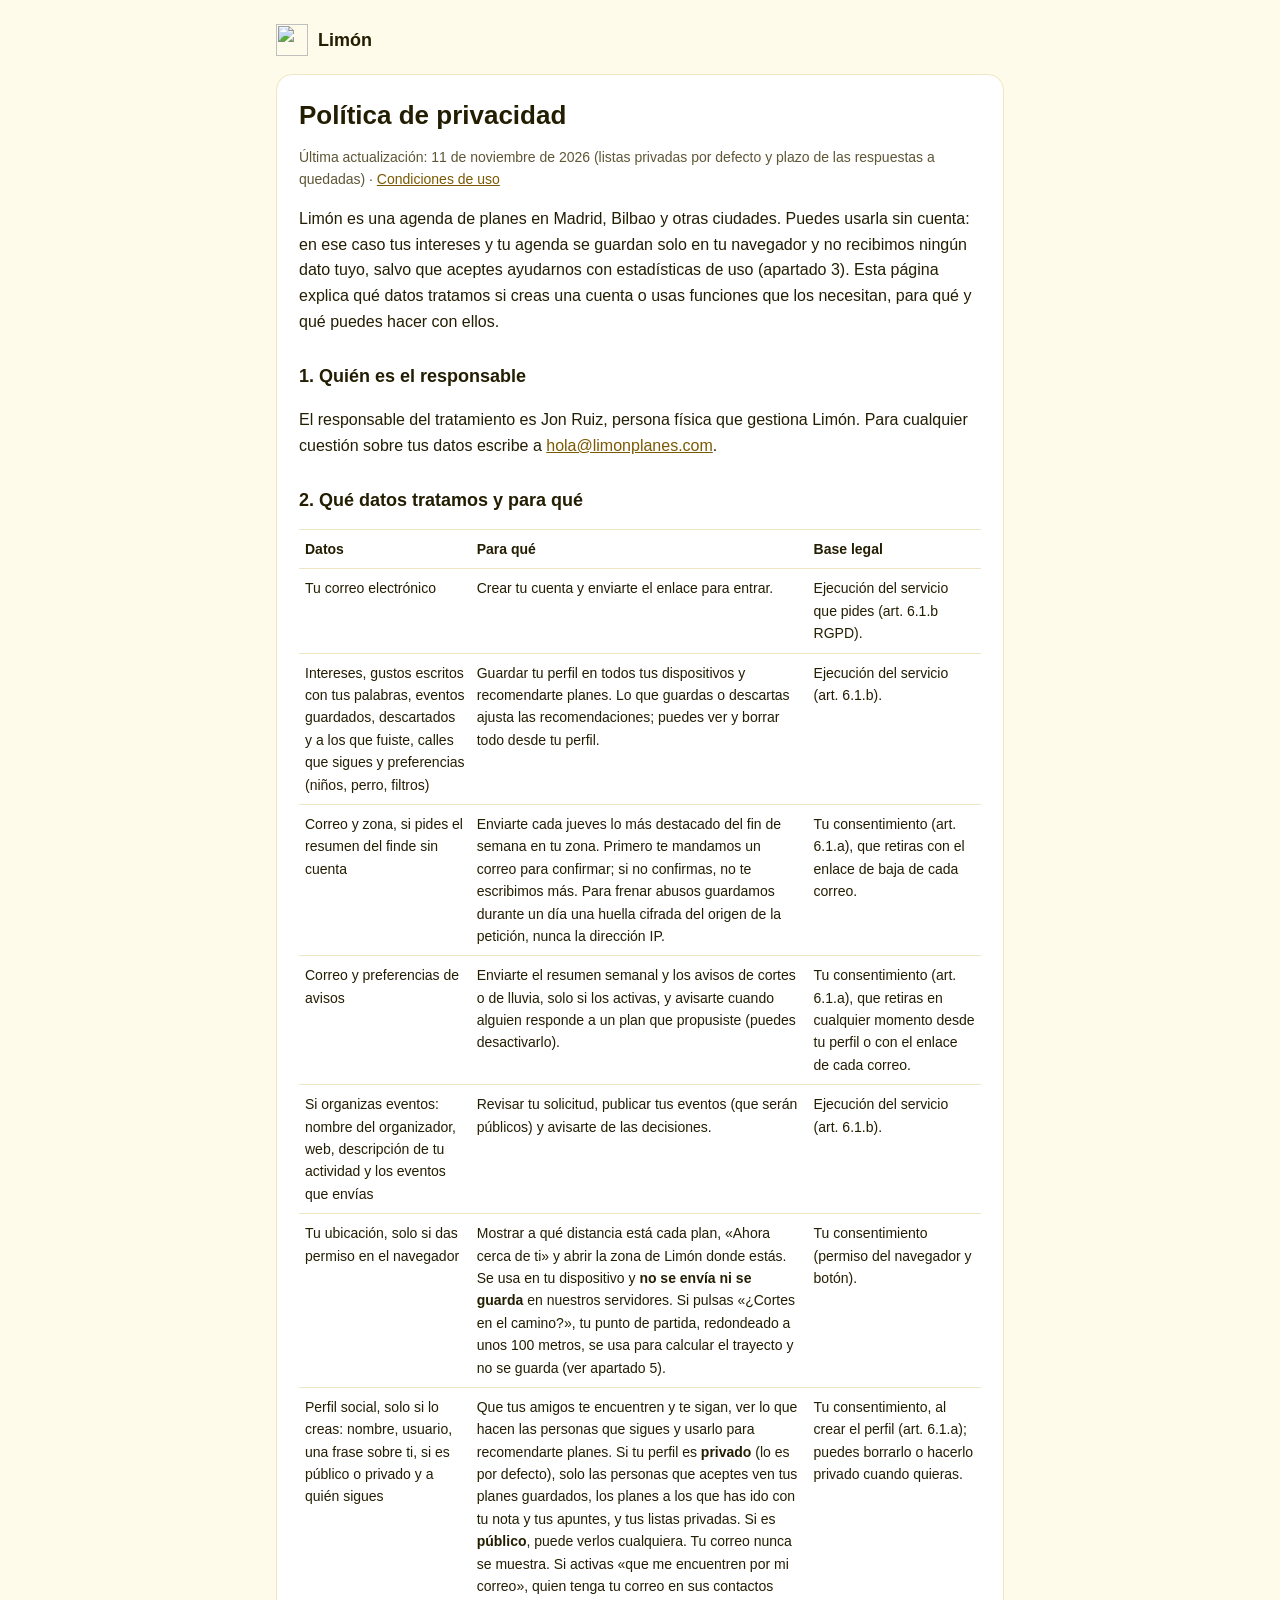
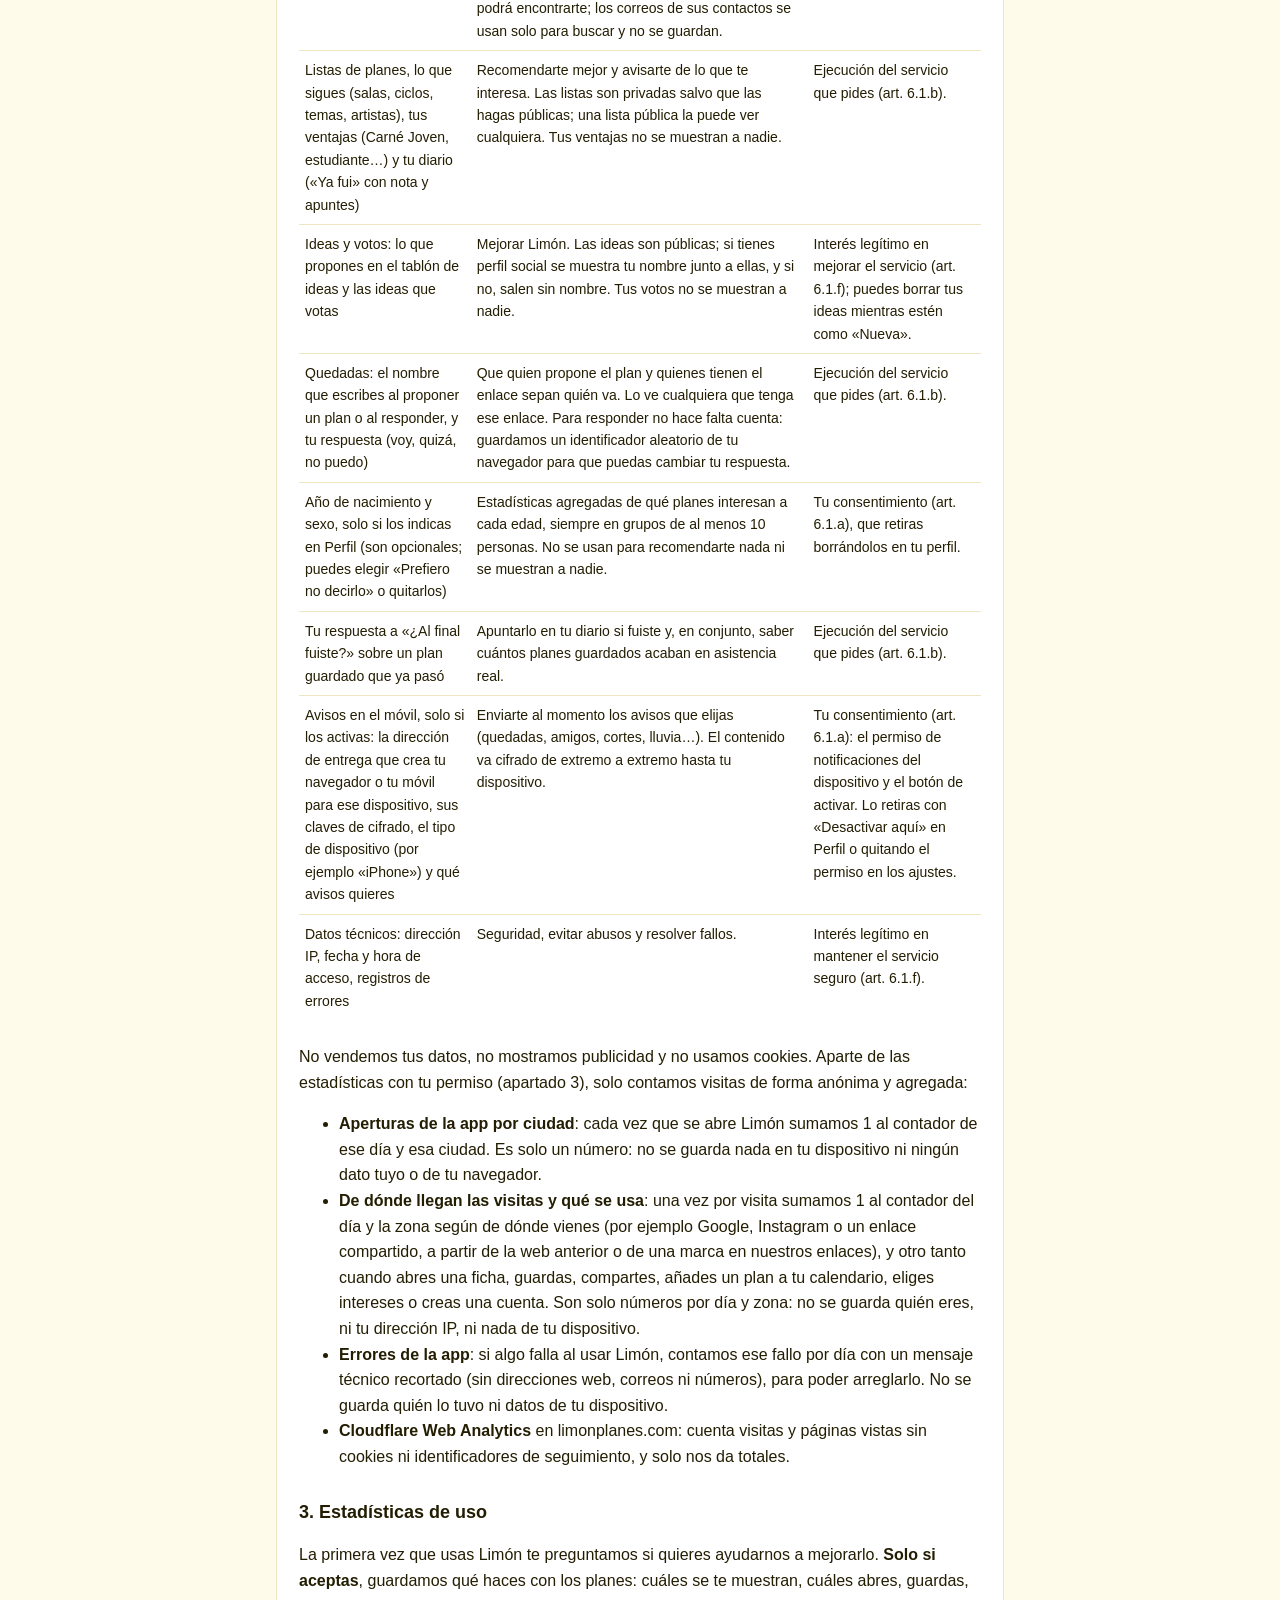
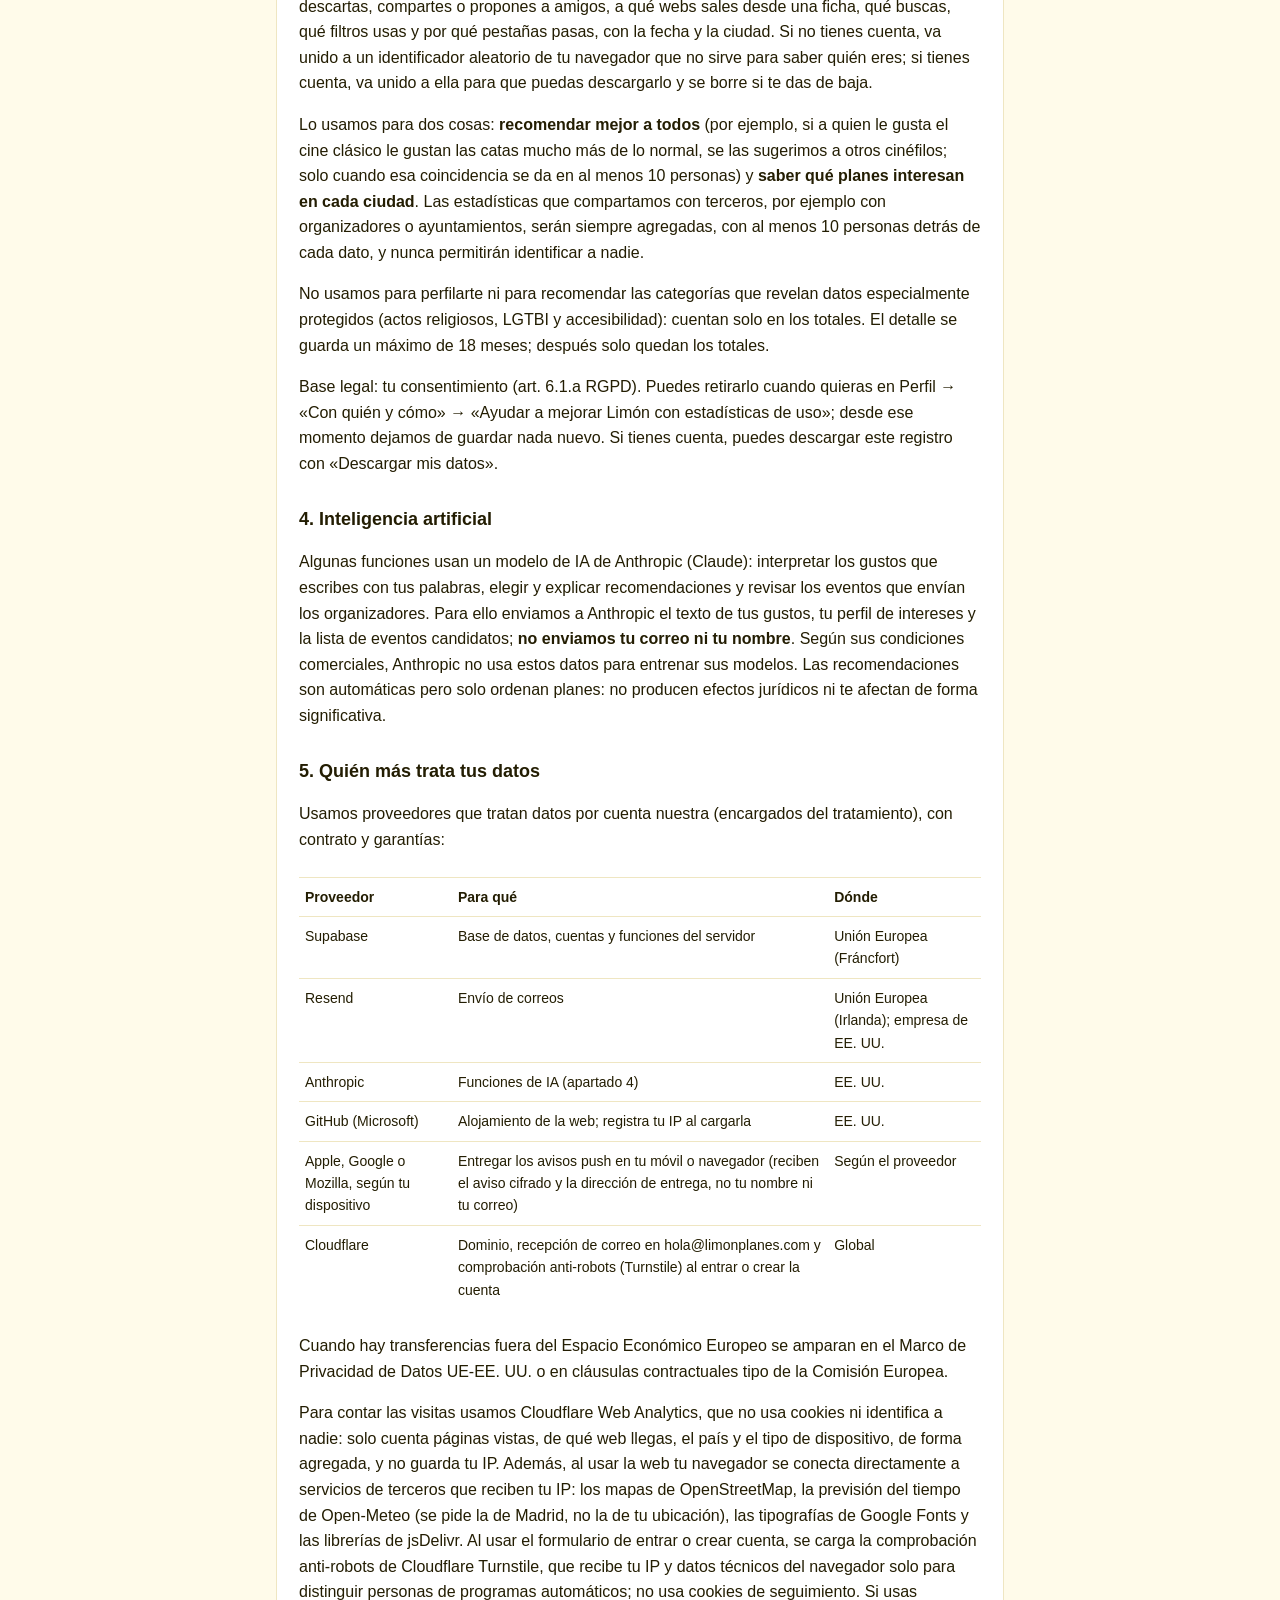
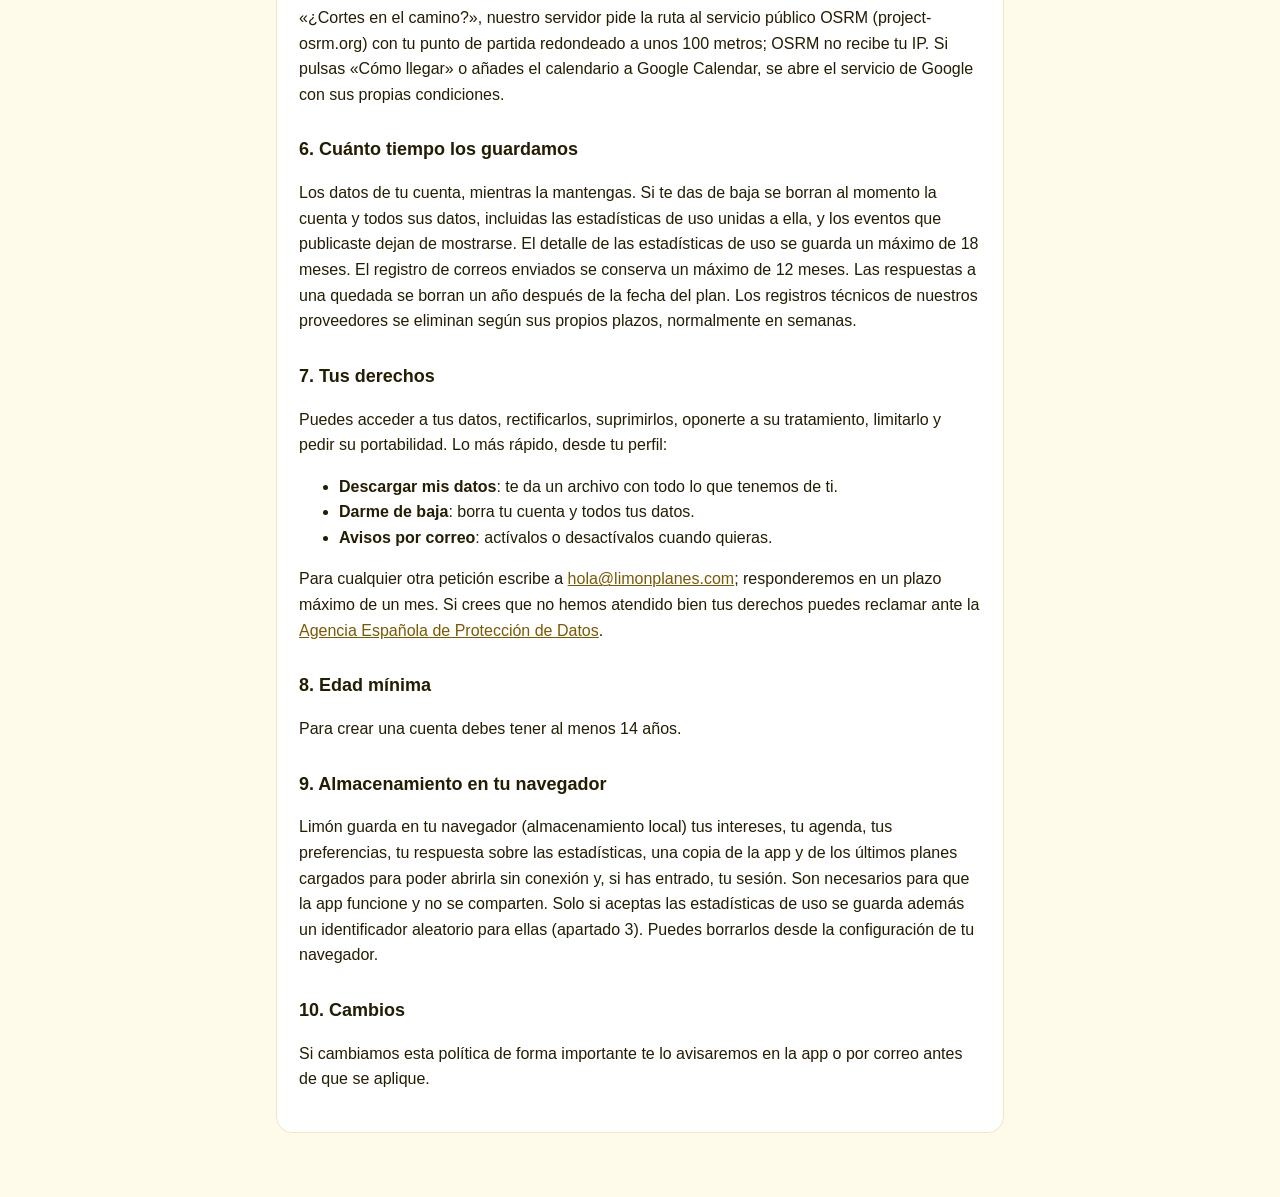
==== commit f275435f: "Resumen del finde por correo sin cuenta (P5) con doble confirmación, y privacidad al día - limon-mai" ====
--- a/web/privacidad.html
+++ b/web/privacidad.html
@@ -43,6 +43,7 @@
       <tr><th>Datos</th><th>Para qué</th><th>Base legal</th></tr>
       <tr><td>Tu correo electrónico</td><td>Crear tu cuenta y enviarte el enlace para entrar.</td><td>Ejecución del servicio que pides (art. 6.1.b RGPD).</td></tr>
       <tr><td>Intereses, gustos escritos con tus palabras, eventos guardados, descartados y a los que fuiste, calles que sigues y preferencias (niños, perro, filtros)</td><td>Guardar tu perfil en todos tus dispositivos y recomendarte planes. Lo que guardas o descartas ajusta las recomendaciones; puedes ver y borrar todo desde tu perfil.</td><td>Ejecución del servicio (art. 6.1.b).</td></tr>
+      <tr><td>Correo y zona, si pides el resumen del finde sin cuenta</td><td>Enviarte cada jueves lo más destacado del fin de semana en tu zona. Primero te mandamos un correo para confirmar; si no confirmas, no te escribimos más. Para frenar abusos guardamos durante un día una huella cifrada del origen de la petición, nunca la dirección IP.</td><td>Tu consentimiento (art. 6.1.a), que retiras con el enlace de baja de cada correo.</td></tr>
       <tr><td>Correo y preferencias de avisos</td><td>Enviarte el resumen semanal y los avisos de cortes o de lluvia, solo si los activas, y avisarte cuando alguien responde a un plan que propusiste (puedes desactivarlo).</td><td>Tu consentimiento (art. 6.1.a), que retiras en cualquier momento desde tu perfil o con el enlace de cada correo.</td></tr>
       <tr><td>Si organizas eventos: nombre del organizador, web, descripción de tu actividad y los eventos que envías</td><td>Revisar tu solicitud, publicar tus eventos (que serán públicos) y avisarte de las decisiones.</td><td>Ejecución del servicio (art. 6.1.b).</td></tr>
       <tr><td>Tu ubicación, solo si das permiso en el navegador</td><td>Mostrar a qué distancia está cada plan, «Ahora cerca de ti» y abrir la zona de Limón donde estás. Se usa en tu dispositivo y <b>no se envía ni se guarda</b> en nuestros servidores. Si pulsas «¿Cortes en el camino?», tu punto de partida, redondeado a unos 100 metros, se usa para calcular el trayecto y no se guarda (ver apartado 5).</td><td>Tu consentimiento (permiso del navegador y botón).</td></tr>
@@ -58,6 +59,7 @@
     <p>No vendemos tus datos, no mostramos publicidad y no usamos cookies. Aparte de las estadísticas con tu permiso (apartado 3), solo contamos visitas de forma anónima y agregada:</p>
     <ul>
       <li><b>Aperturas de la app por ciudad</b>: cada vez que se abre Limón sumamos 1 al contador de ese día y esa ciudad. Es solo un número: no se guarda nada en tu dispositivo ni ningún dato tuyo o de tu navegador.</li>
+      <li><b>De dónde llegan las visitas y qué se usa</b>: una vez por visita sumamos 1 al contador del día y la zona según de dónde vienes (por ejemplo Google, Instagram o un enlace compartido, a partir de la web anterior o de una marca en nuestros enlaces), y otro tanto cuando abres una ficha, guardas, compartes, añades un plan a tu calendario, eliges intereses o creas una cuenta. Son solo números por día y zona: no se guarda quién eres, ni tu dirección IP, ni nada de tu dispositivo.</li>
       <li><b>Errores de la app</b>: si algo falla al usar Limón, contamos ese fallo por día con un mensaje técnico recortado (sin direcciones web, correos ni números), para poder arreglarlo. No se guarda quién lo tuvo ni datos de tu dispositivo.</li>
       <li><b>Cloudflare Web Analytics</b> en limonplanes.com: cuenta visitas y páginas vistas sin cookies ni identificadores de seguimiento, y solo nos da totales.</li>
     </ul>
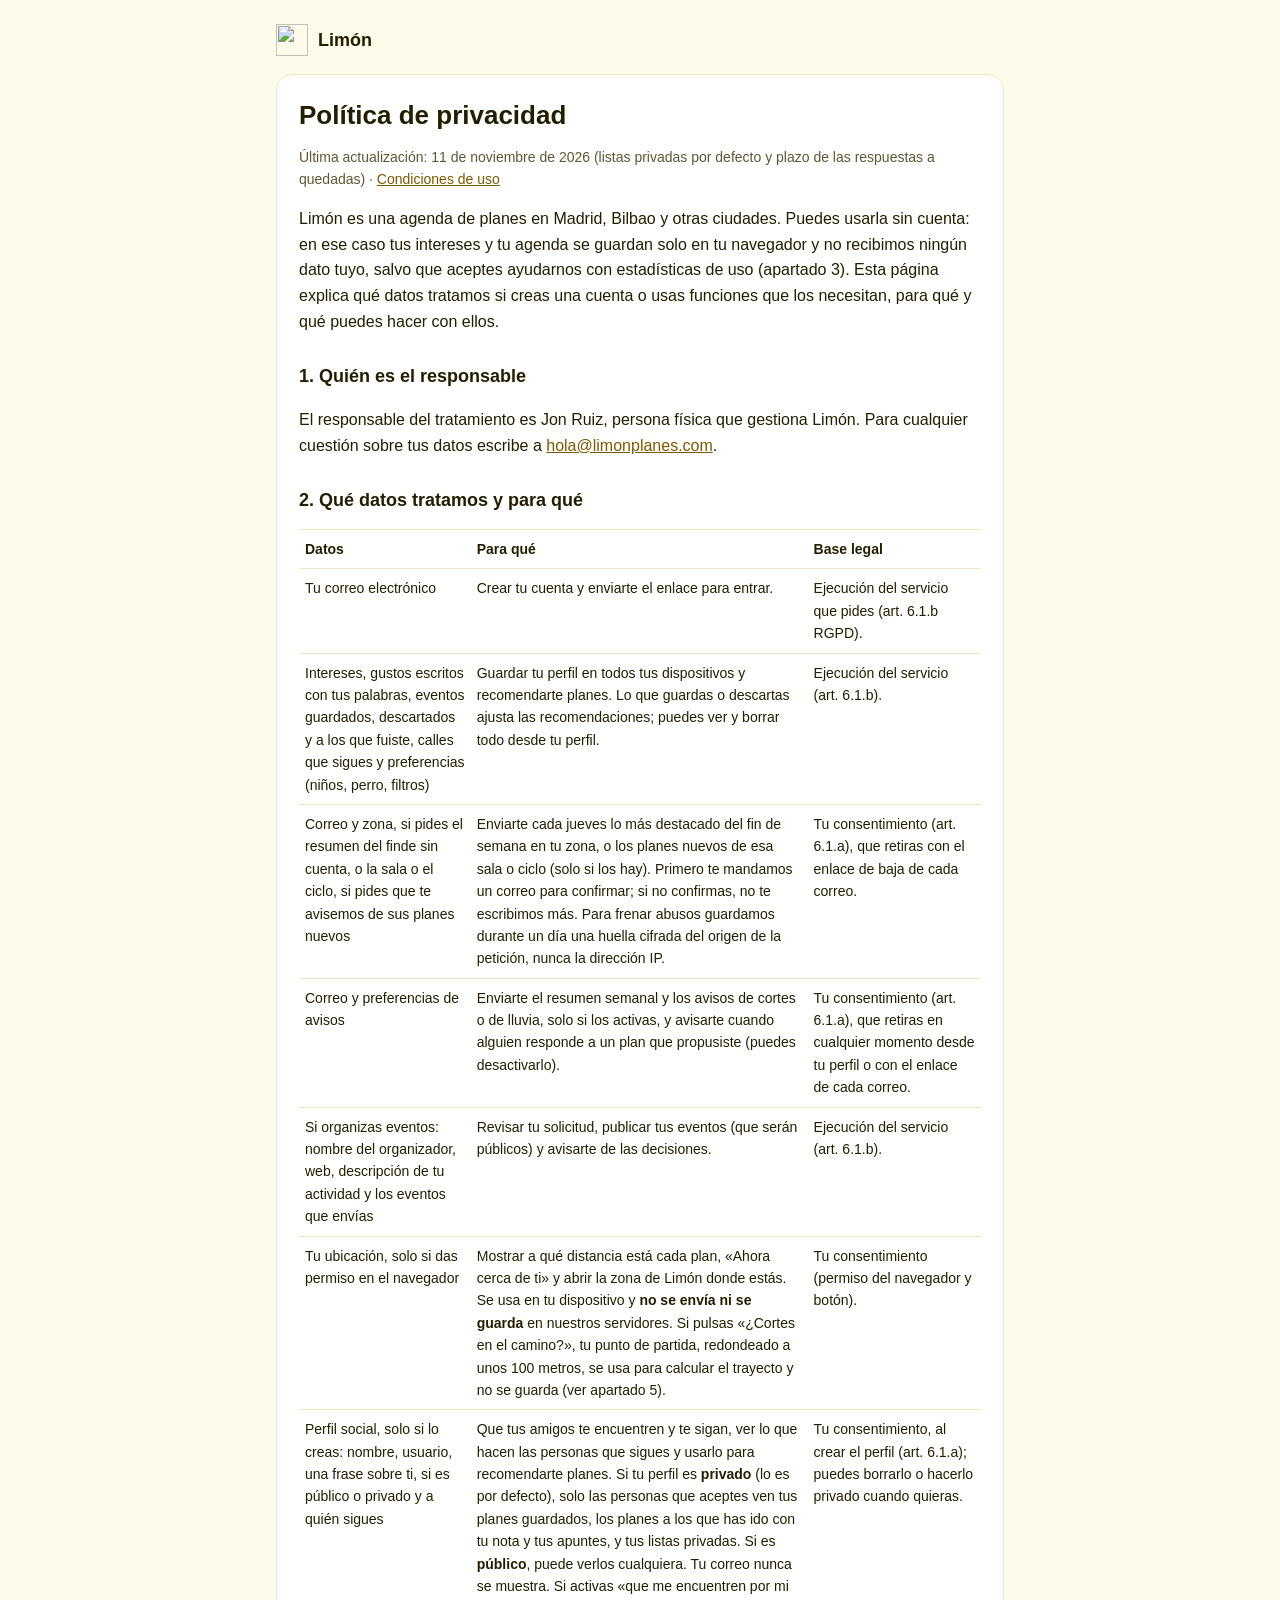
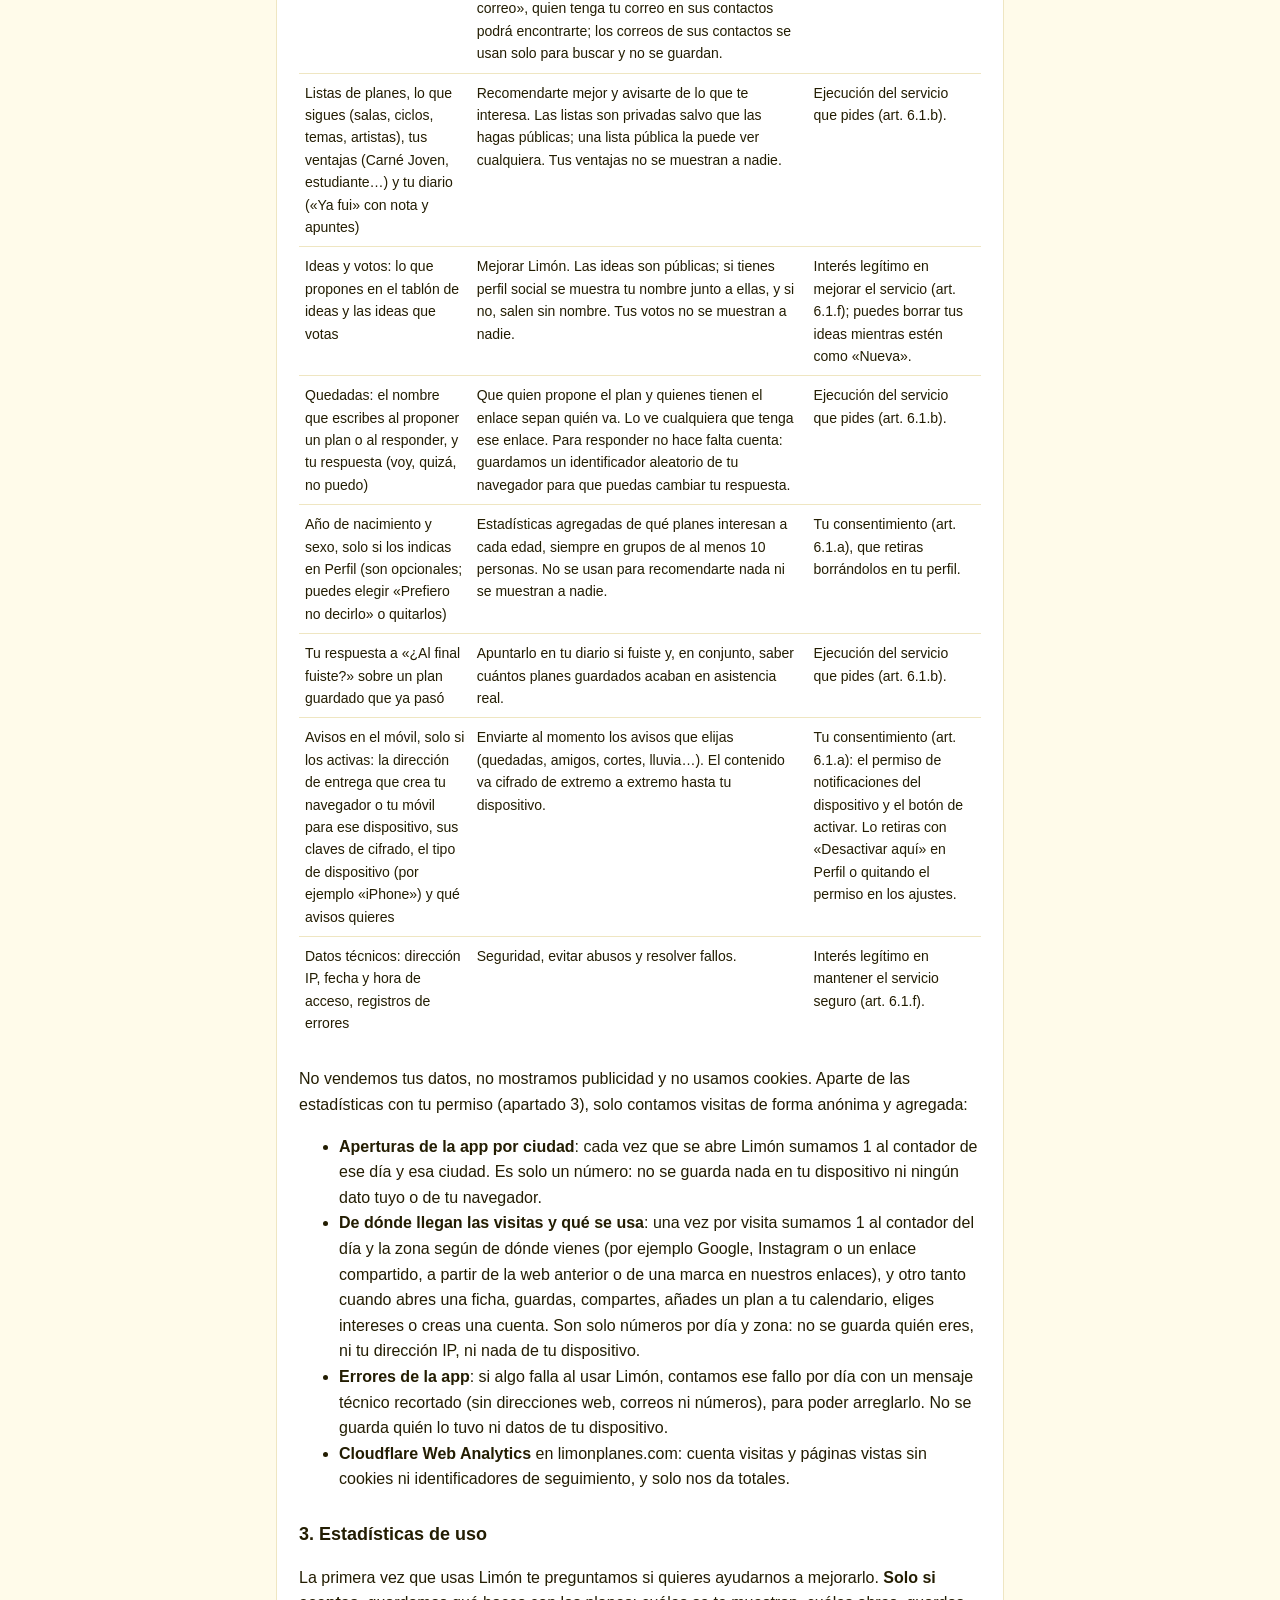
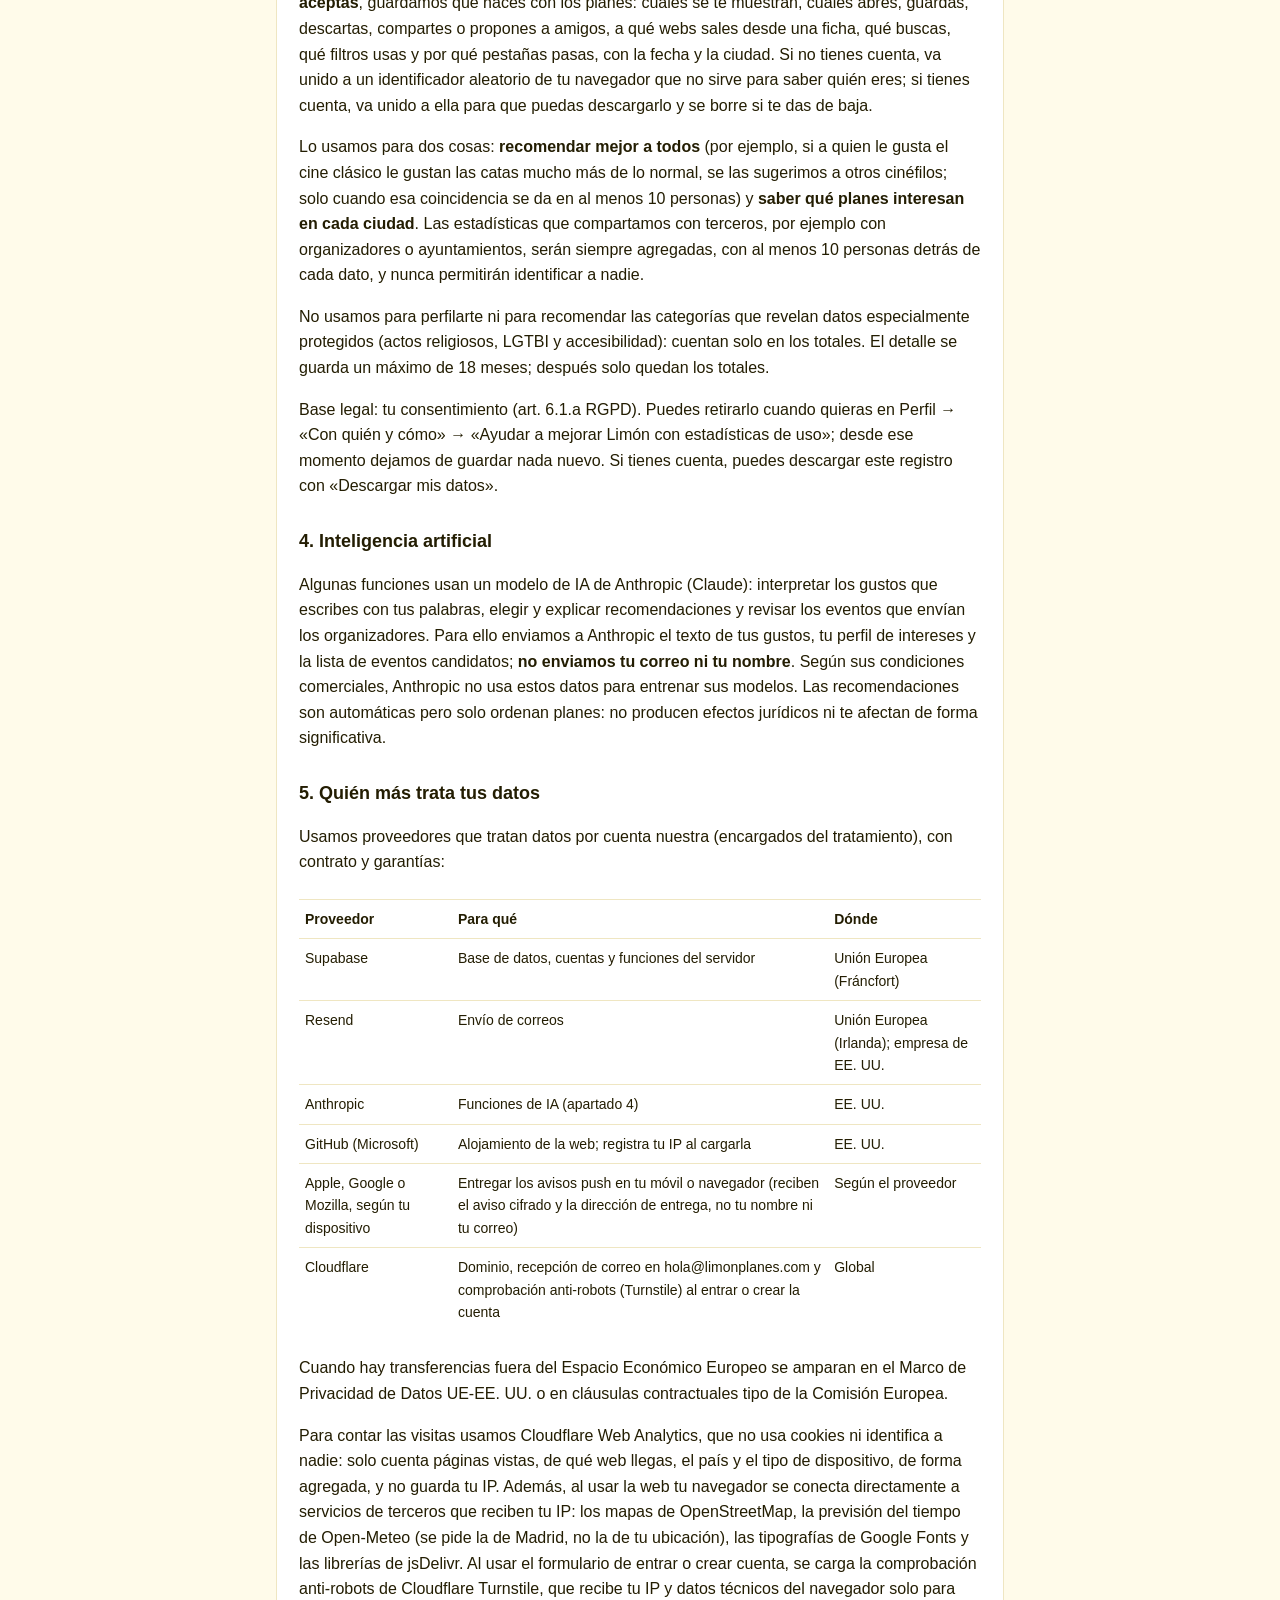
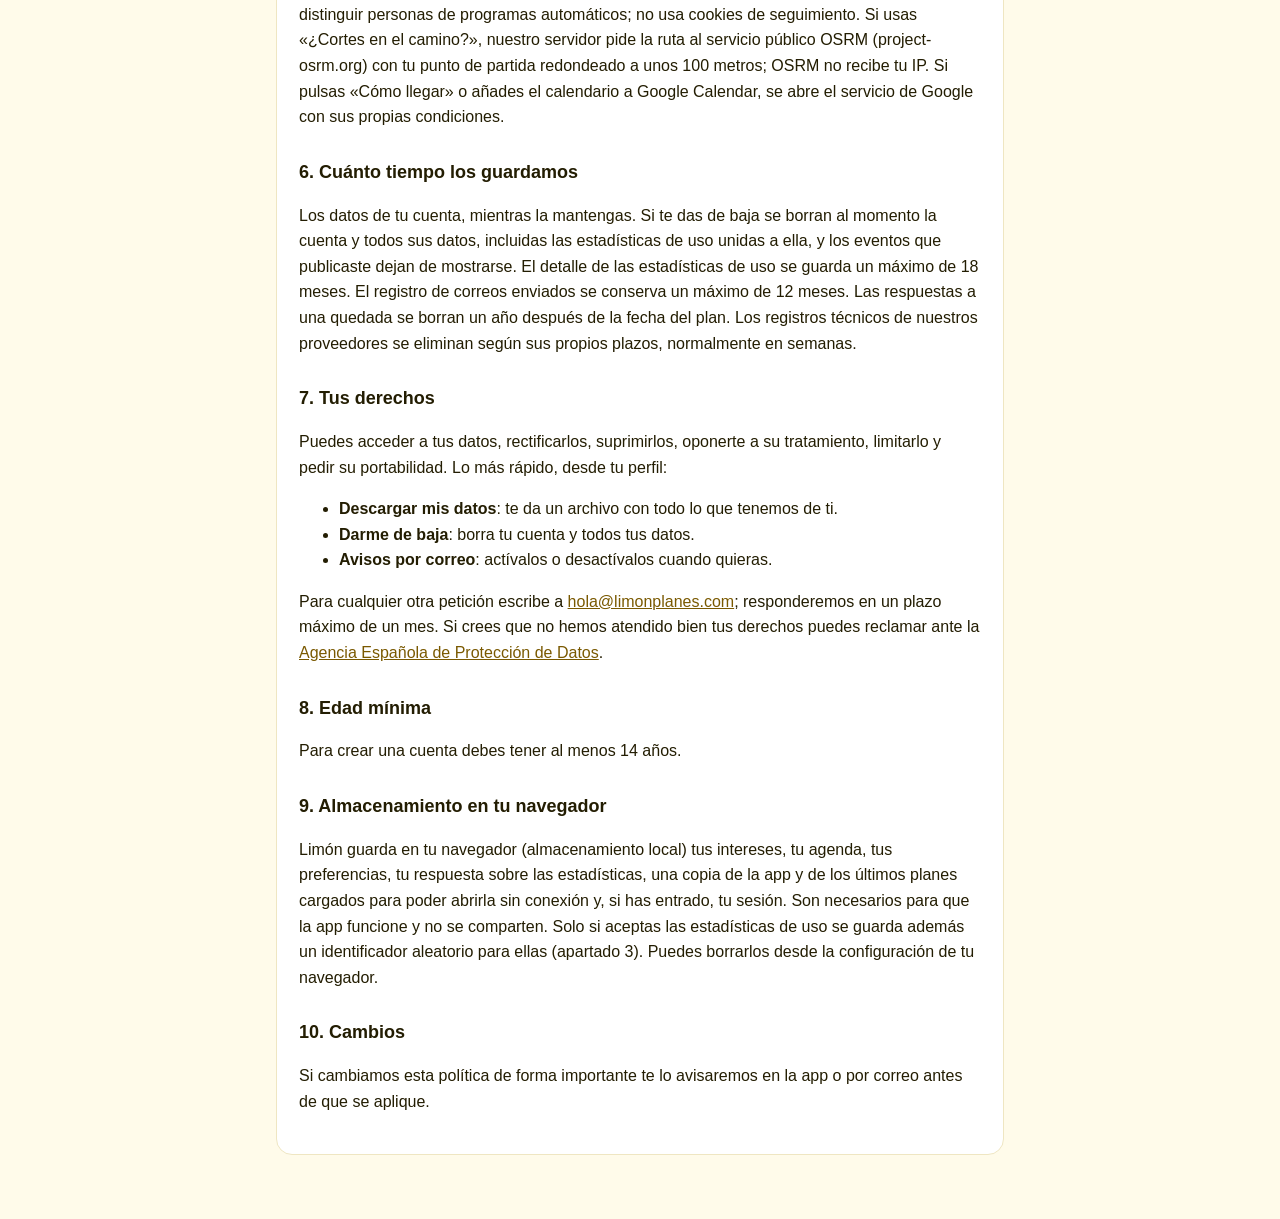
==== commit e1f66ddc: "P12: «Avísame de lo nuevo» de salas y ciclos sin cuenta (formulario sin JS en las páginas de lugar y" ====
--- a/web/privacidad.html
+++ b/web/privacidad.html
@@ -43,7 +43,7 @@
       <tr><th>Datos</th><th>Para qué</th><th>Base legal</th></tr>
       <tr><td>Tu correo electrónico</td><td>Crear tu cuenta y enviarte el enlace para entrar.</td><td>Ejecución del servicio que pides (art. 6.1.b RGPD).</td></tr>
       <tr><td>Intereses, gustos escritos con tus palabras, eventos guardados, descartados y a los que fuiste, calles que sigues y preferencias (niños, perro, filtros)</td><td>Guardar tu perfil en todos tus dispositivos y recomendarte planes. Lo que guardas o descartas ajusta las recomendaciones; puedes ver y borrar todo desde tu perfil.</td><td>Ejecución del servicio (art. 6.1.b).</td></tr>
-      <tr><td>Correo y zona, si pides el resumen del finde sin cuenta</td><td>Enviarte cada jueves lo más destacado del fin de semana en tu zona. Primero te mandamos un correo para confirmar; si no confirmas, no te escribimos más. Para frenar abusos guardamos durante un día una huella cifrada del origen de la petición, nunca la dirección IP.</td><td>Tu consentimiento (art. 6.1.a), que retiras con el enlace de baja de cada correo.</td></tr>
+      <tr><td>Correo y zona, si pides el resumen del finde sin cuenta, o la sala o el ciclo, si pides que te avisemos de sus planes nuevos</td><td>Enviarte cada jueves lo más destacado del fin de semana en tu zona, o los planes nuevos de esa sala o ciclo (solo si los hay). Primero te mandamos un correo para confirmar; si no confirmas, no te escribimos más. Para frenar abusos guardamos durante un día una huella cifrada del origen de la petición, nunca la dirección IP.</td><td>Tu consentimiento (art. 6.1.a), que retiras con el enlace de baja de cada correo.</td></tr>
       <tr><td>Correo y preferencias de avisos</td><td>Enviarte el resumen semanal y los avisos de cortes o de lluvia, solo si los activas, y avisarte cuando alguien responde a un plan que propusiste (puedes desactivarlo).</td><td>Tu consentimiento (art. 6.1.a), que retiras en cualquier momento desde tu perfil o con el enlace de cada correo.</td></tr>
       <tr><td>Si organizas eventos: nombre del organizador, web, descripción de tu actividad y los eventos que envías</td><td>Revisar tu solicitud, publicar tus eventos (que serán públicos) y avisarte de las decisiones.</td><td>Ejecución del servicio (art. 6.1.b).</td></tr>
       <tr><td>Tu ubicación, solo si das permiso en el navegador</td><td>Mostrar a qué distancia está cada plan, «Ahora cerca de ti» y abrir la zona de Limón donde estás. Se usa en tu dispositivo y <b>no se envía ni se guarda</b> en nuestros servidores. Si pulsas «¿Cortes en el camino?», tu punto de partida, redondeado a unos 100 metros, se usa para calcular el trayecto y no se guarda (ver apartado 5).</td><td>Tu consentimiento (permiso del navegador y botón).</td></tr>
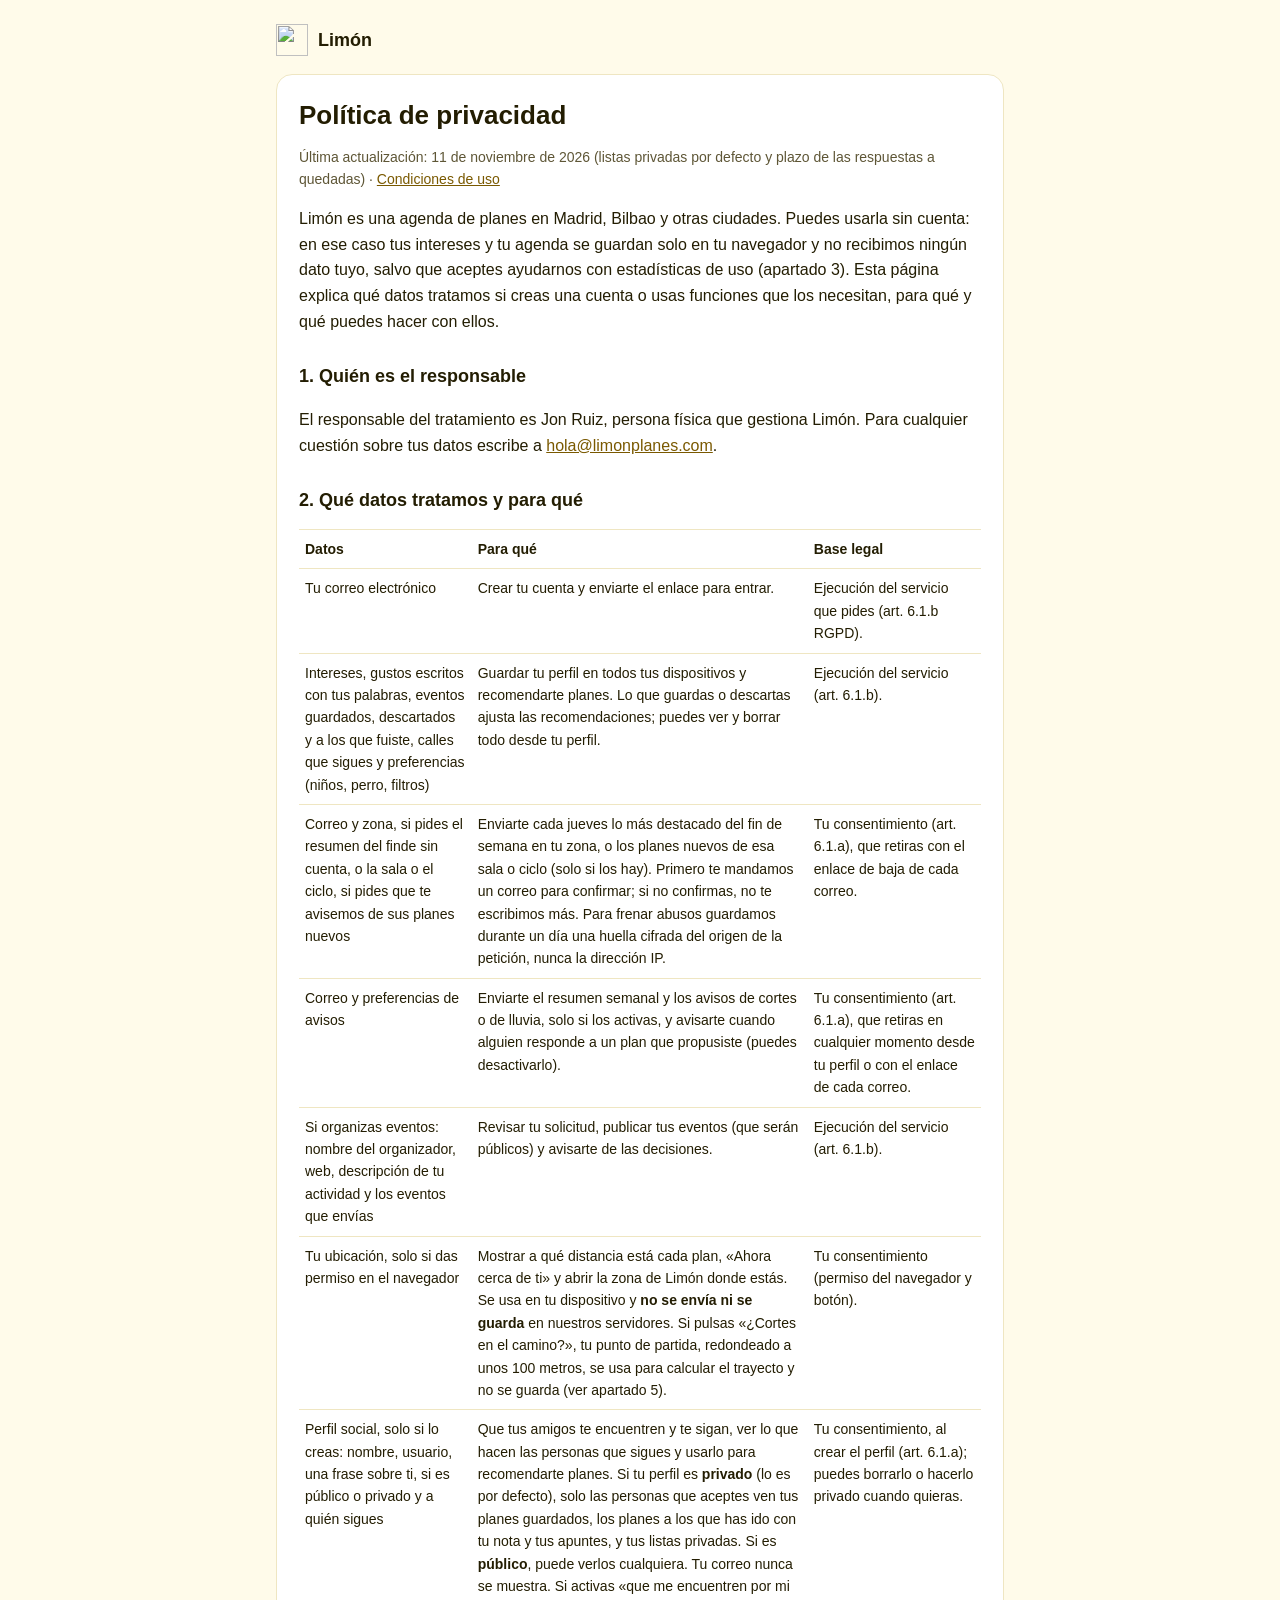
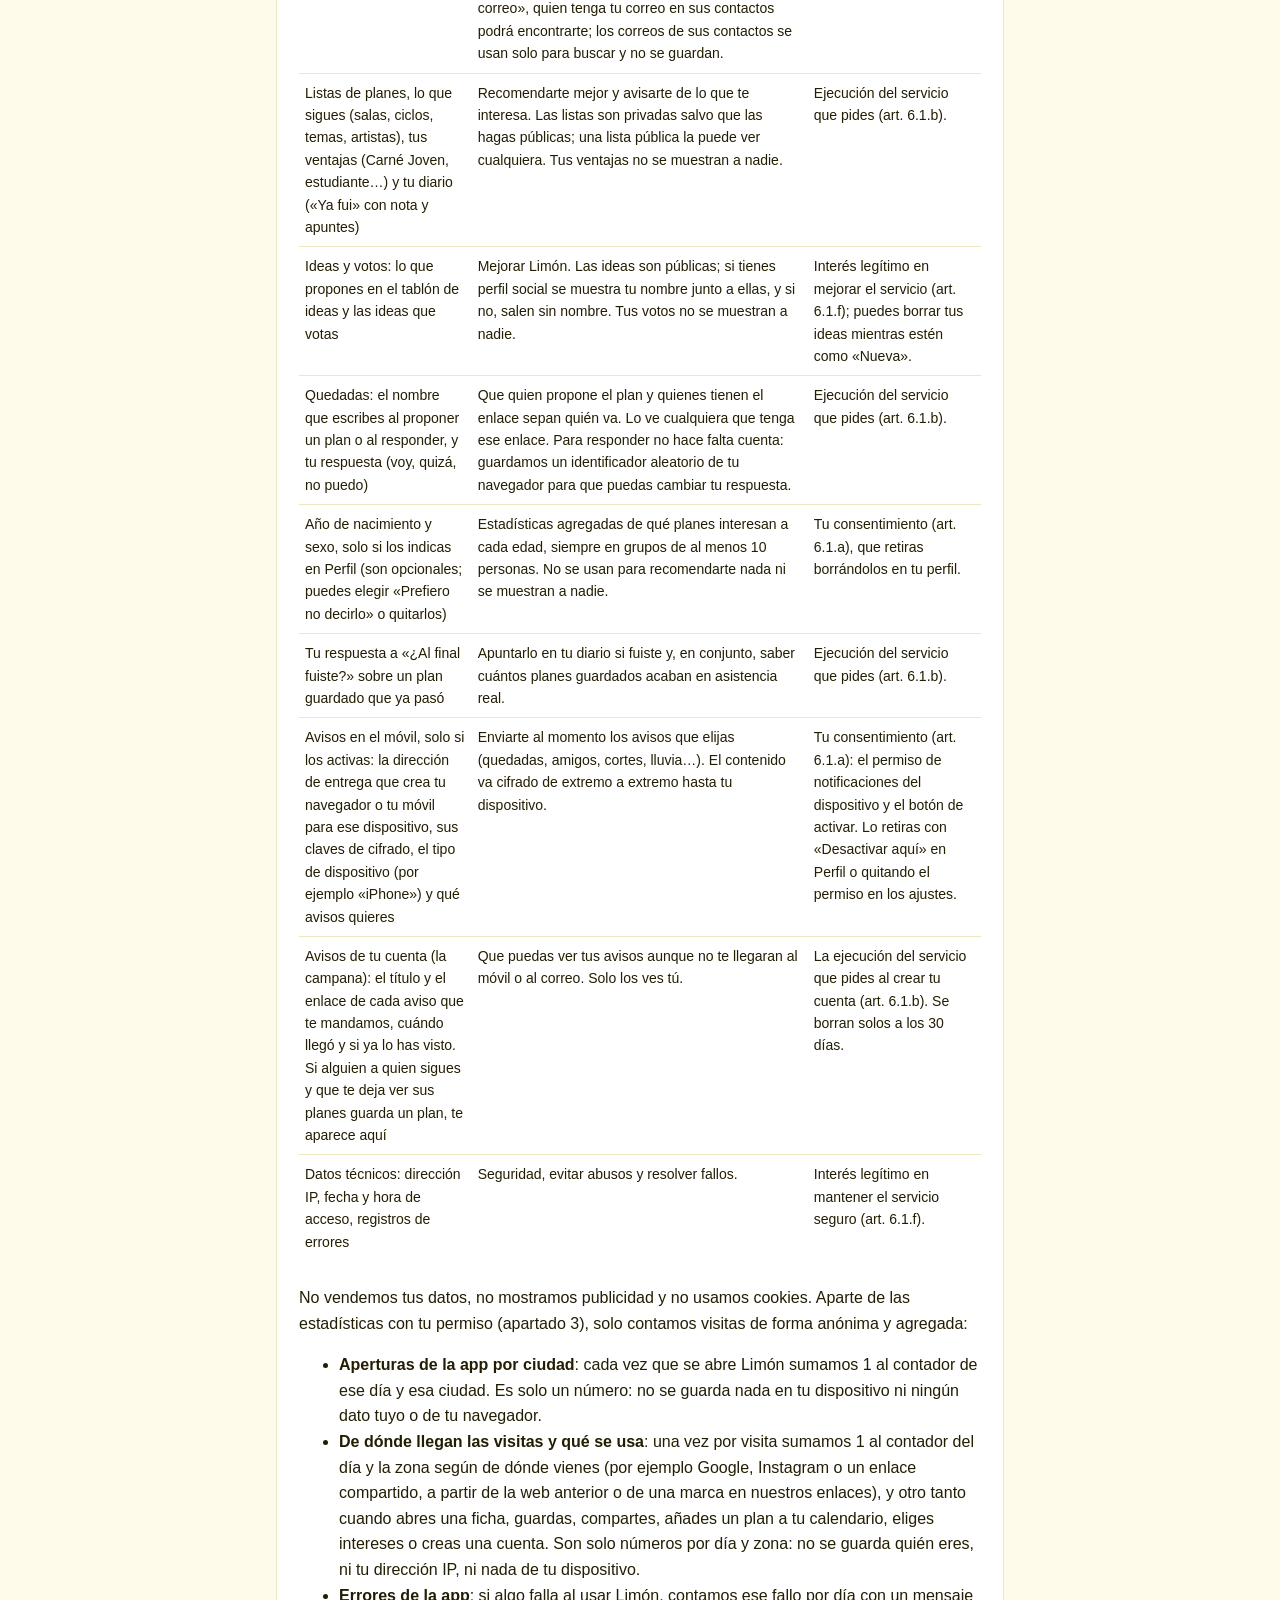
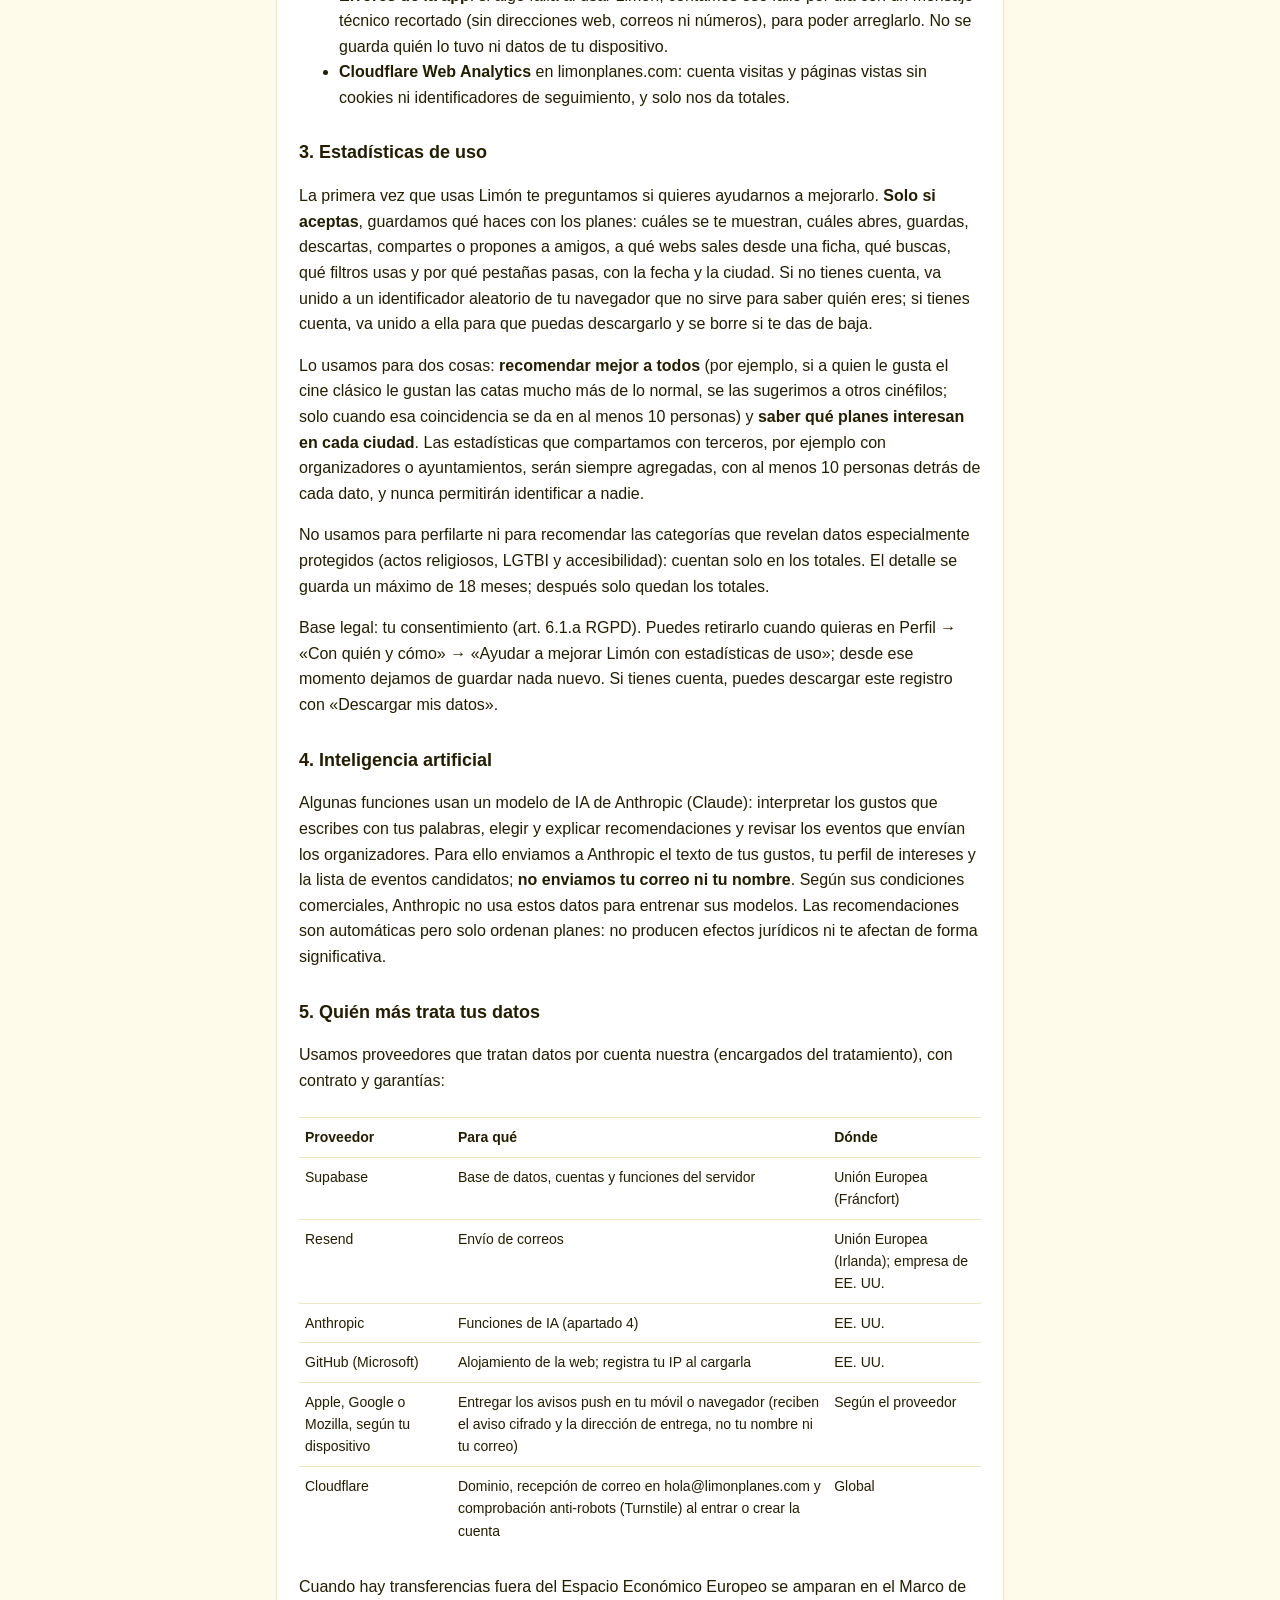
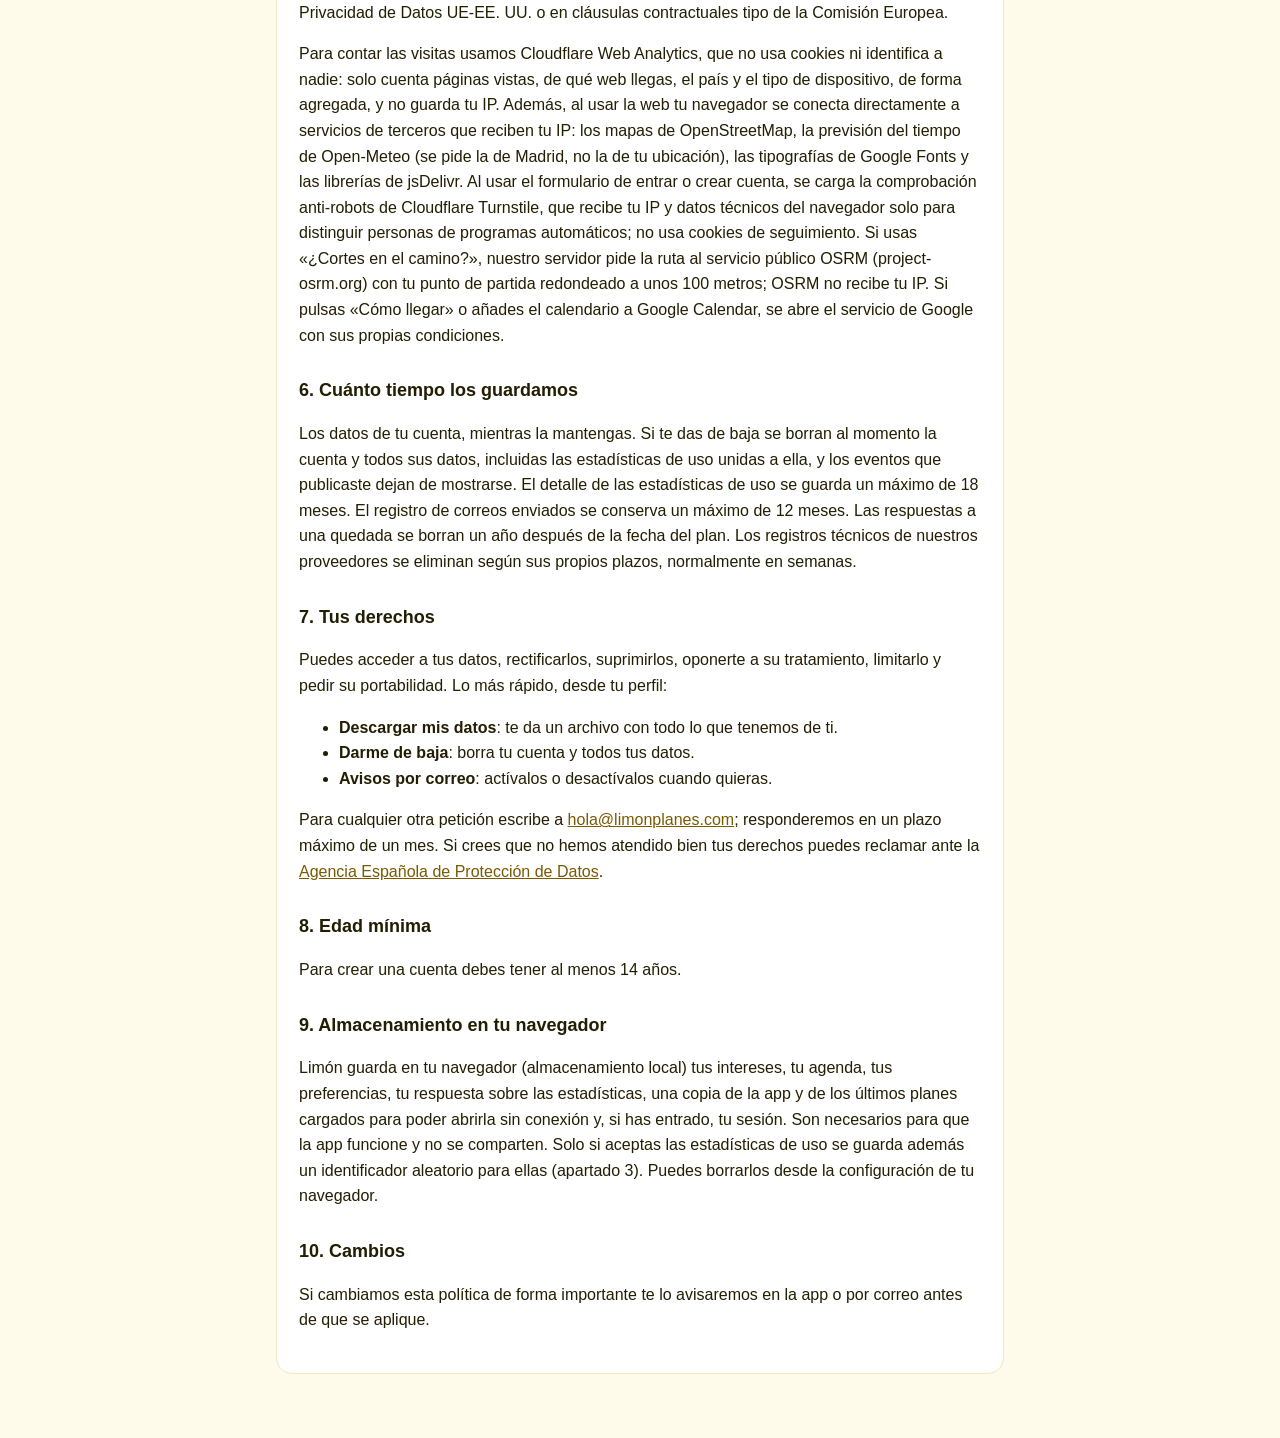
==== commit 2a7d6c9e: "Campana de avisos: bandeja cronológica de la cuenta (avisos que ya enviábamos, amigos que se apuntan" ====
--- a/web/privacidad.html
+++ b/web/privacidad.html
@@ -54,6 +54,7 @@
       <tr><td>Año de nacimiento y sexo, solo si los indicas en Perfil (son opcionales; puedes elegir «Prefiero no decirlo» o quitarlos)</td><td>Estadísticas agregadas de qué planes interesan a cada edad, siempre en grupos de al menos 10 personas. No se usan para recomendarte nada ni se muestran a nadie.</td><td>Tu consentimiento (art. 6.1.a), que retiras borrándolos en tu perfil.</td></tr>
       <tr><td>Tu respuesta a «¿Al final fuiste?» sobre un plan guardado que ya pasó</td><td>Apuntarlo en tu diario si fuiste y, en conjunto, saber cuántos planes guardados acaban en asistencia real.</td><td>Ejecución del servicio que pides (art. 6.1.b).</td></tr>
       <tr><td>Avisos en el móvil, solo si los activas: la dirección de entrega que crea tu navegador o tu móvil para ese dispositivo, sus claves de cifrado, el tipo de dispositivo (por ejemplo «iPhone») y qué avisos quieres</td><td>Enviarte al momento los avisos que elijas (quedadas, amigos, cortes, lluvia…). El contenido va cifrado de extremo a extremo hasta tu dispositivo.</td><td>Tu consentimiento (art. 6.1.a): el permiso de notificaciones del dispositivo y el botón de activar. Lo retiras con «Desactivar aquí» en Perfil o quitando el permiso en los ajustes.</td></tr>
+      <tr><td>Avisos de tu cuenta (la campana): el título y el enlace de cada aviso que te mandamos, cuándo llegó y si ya lo has visto. Si alguien a quien sigues y que te deja ver sus planes guarda un plan, te aparece aquí</td><td>Que puedas ver tus avisos aunque no te llegaran al móvil o al correo. Solo los ves tú.</td><td>La ejecución del servicio que pides al crear tu cuenta (art. 6.1.b). Se borran solos a los 30 días.</td></tr>
       <tr><td>Datos técnicos: dirección IP, fecha y hora de acceso, registros de errores</td><td>Seguridad, evitar abusos y resolver fallos.</td><td>Interés legítimo en mantener el servicio seguro (art. 6.1.f).</td></tr>
     </table></div>
     <p>No vendemos tus datos, no mostramos publicidad y no usamos cookies. Aparte de las estadísticas con tu permiso (apartado 3), solo contamos visitas de forma anónima y agregada:</p>
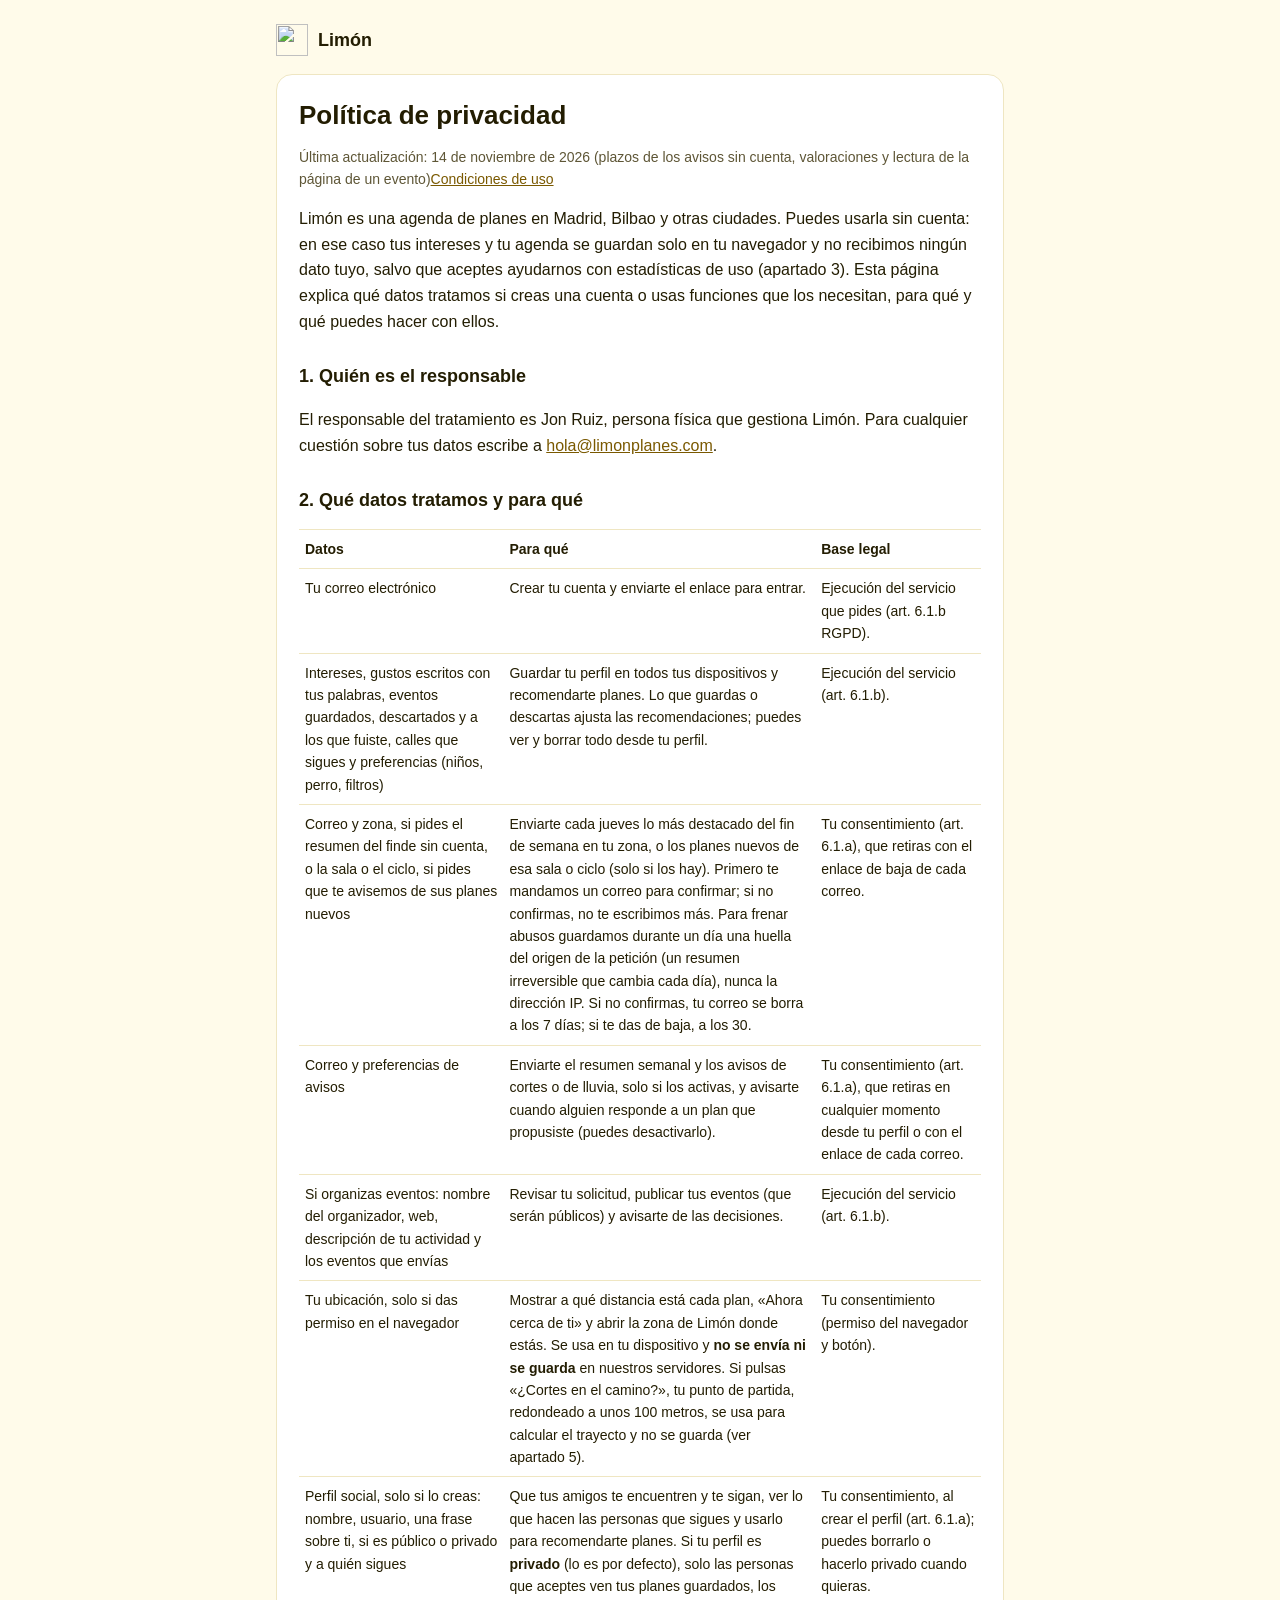
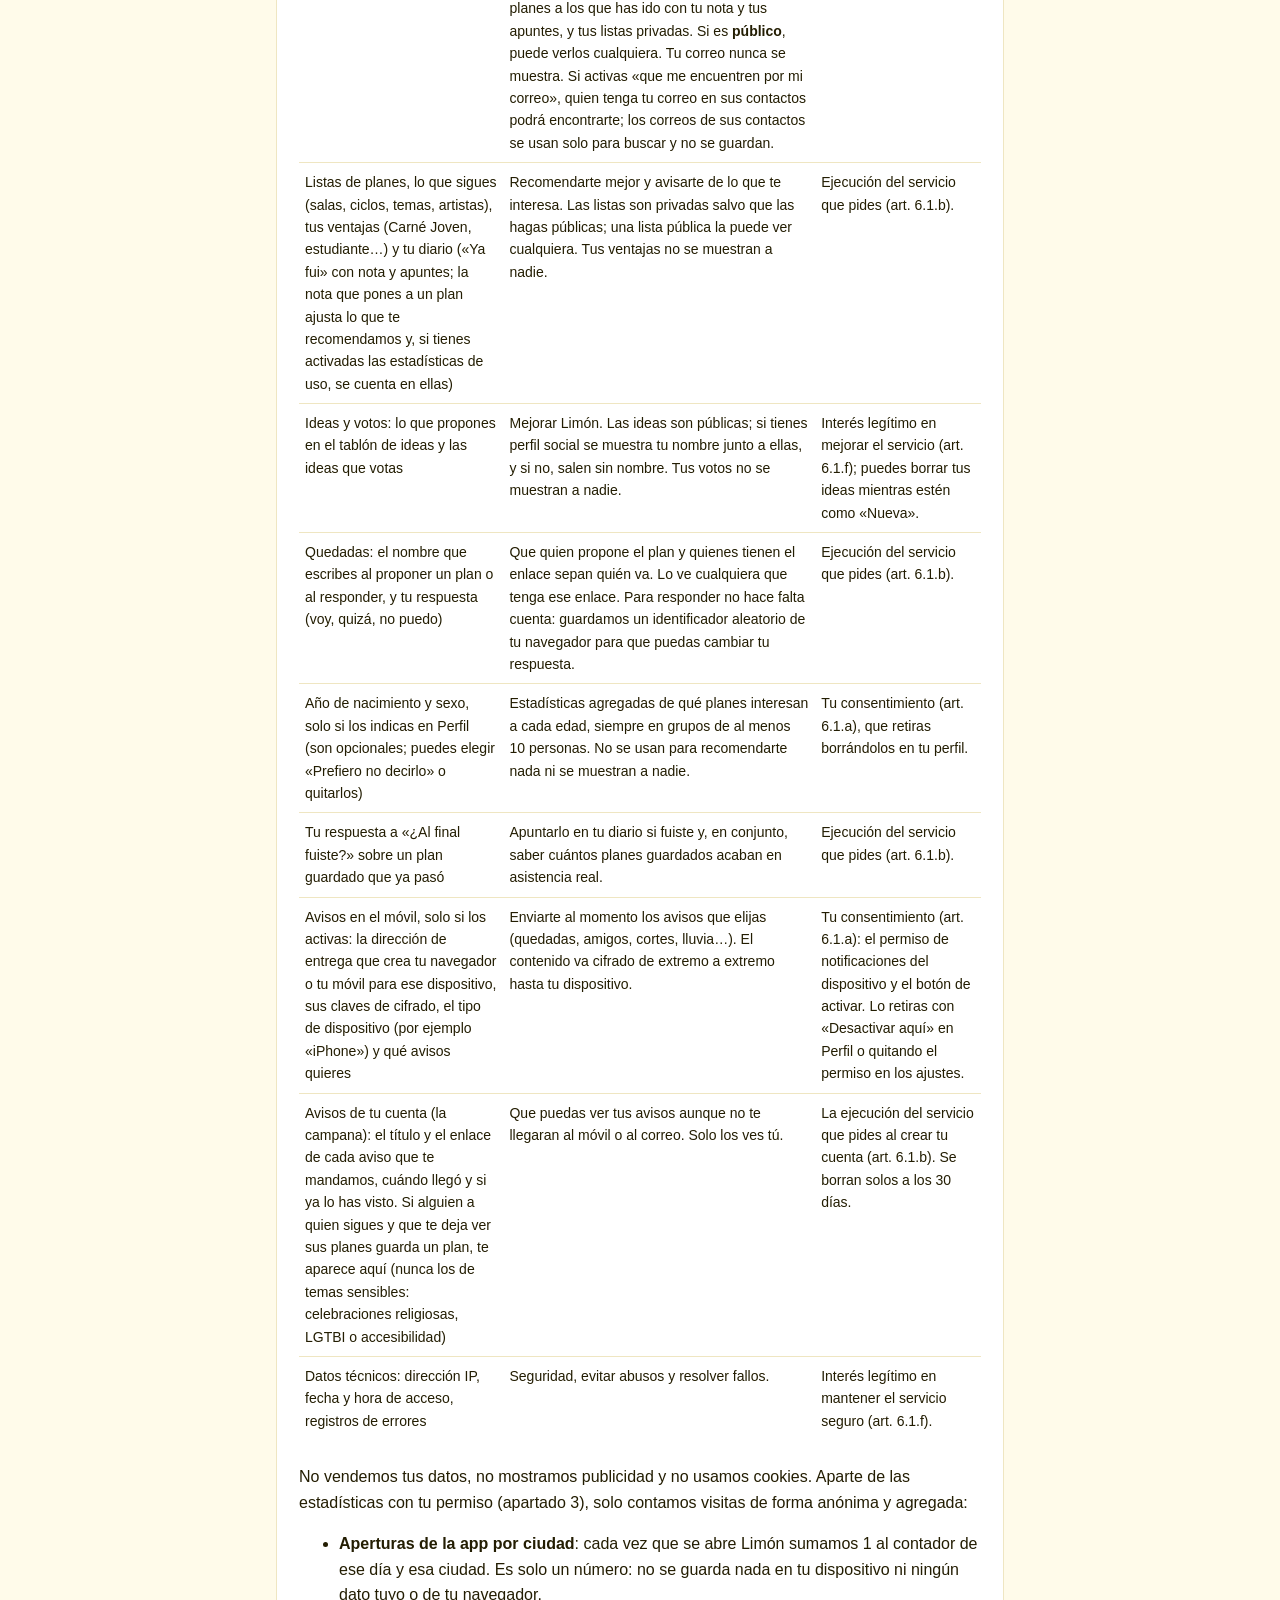
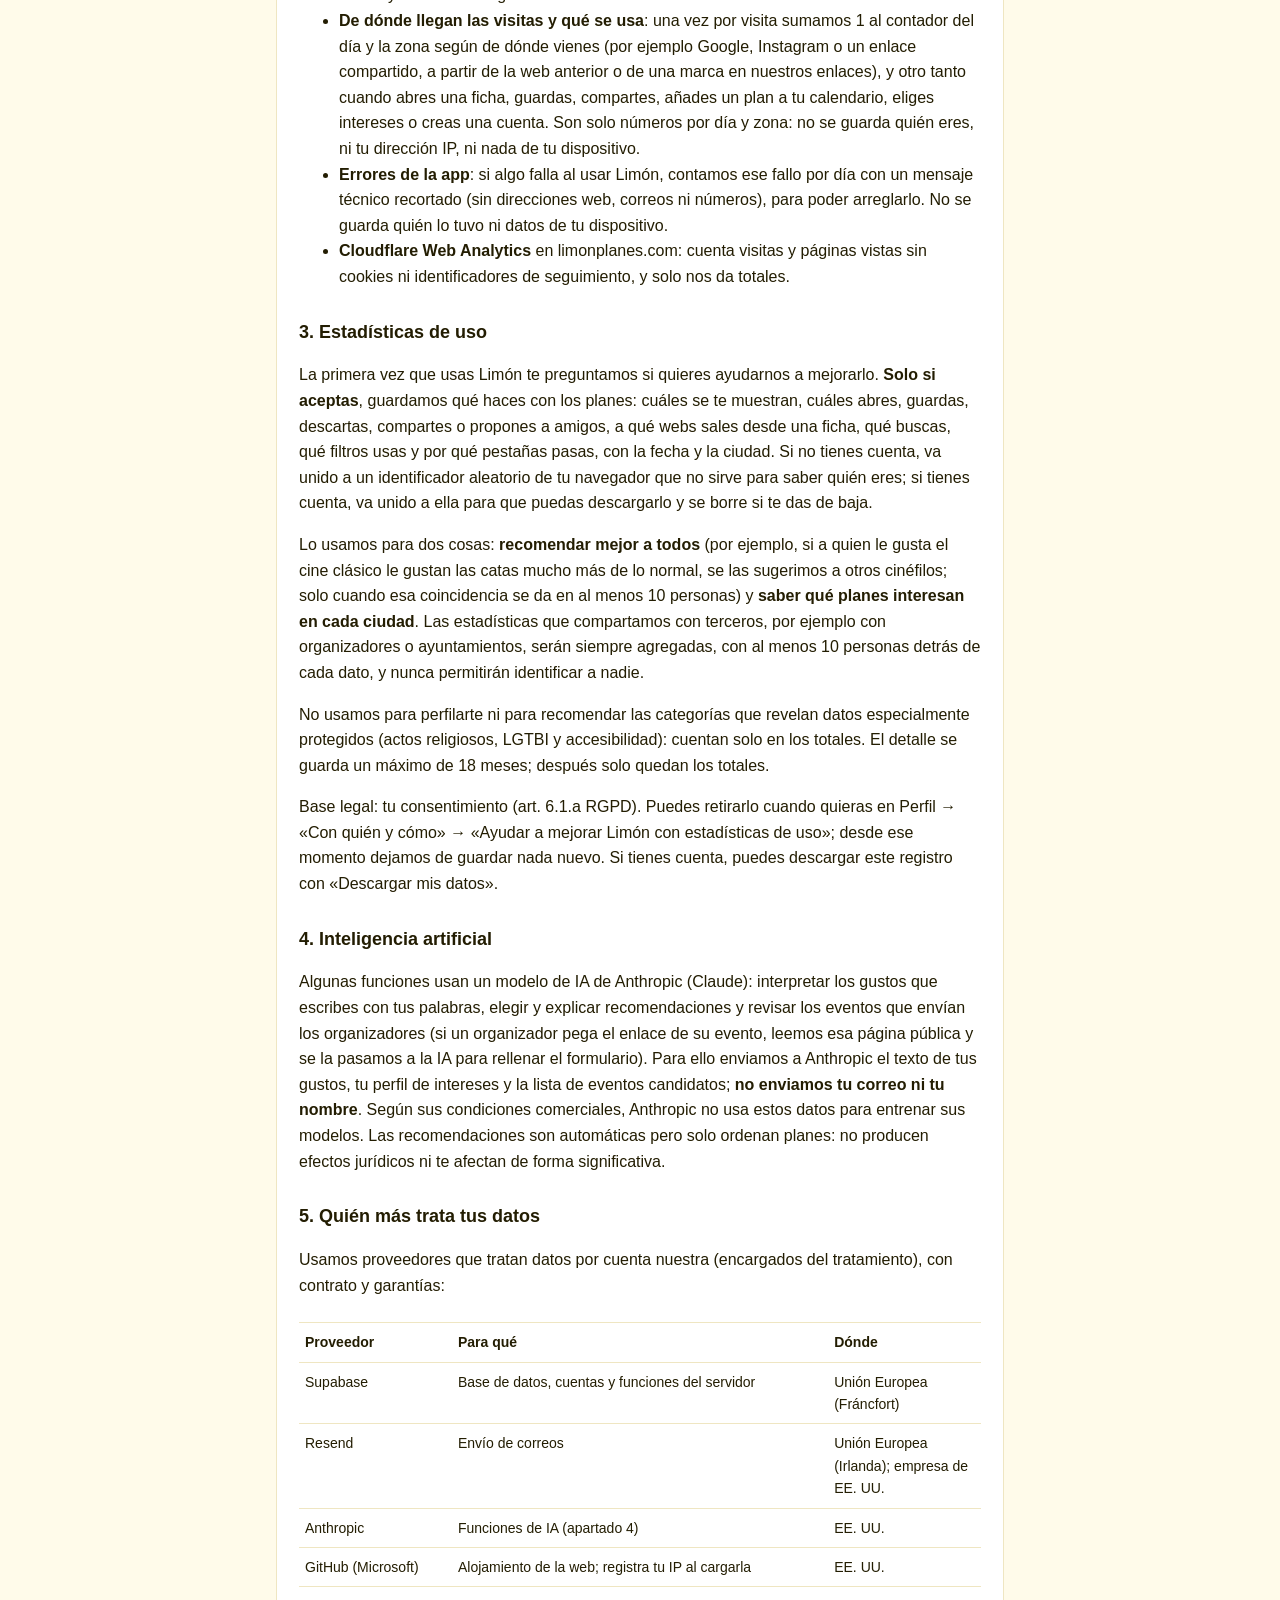
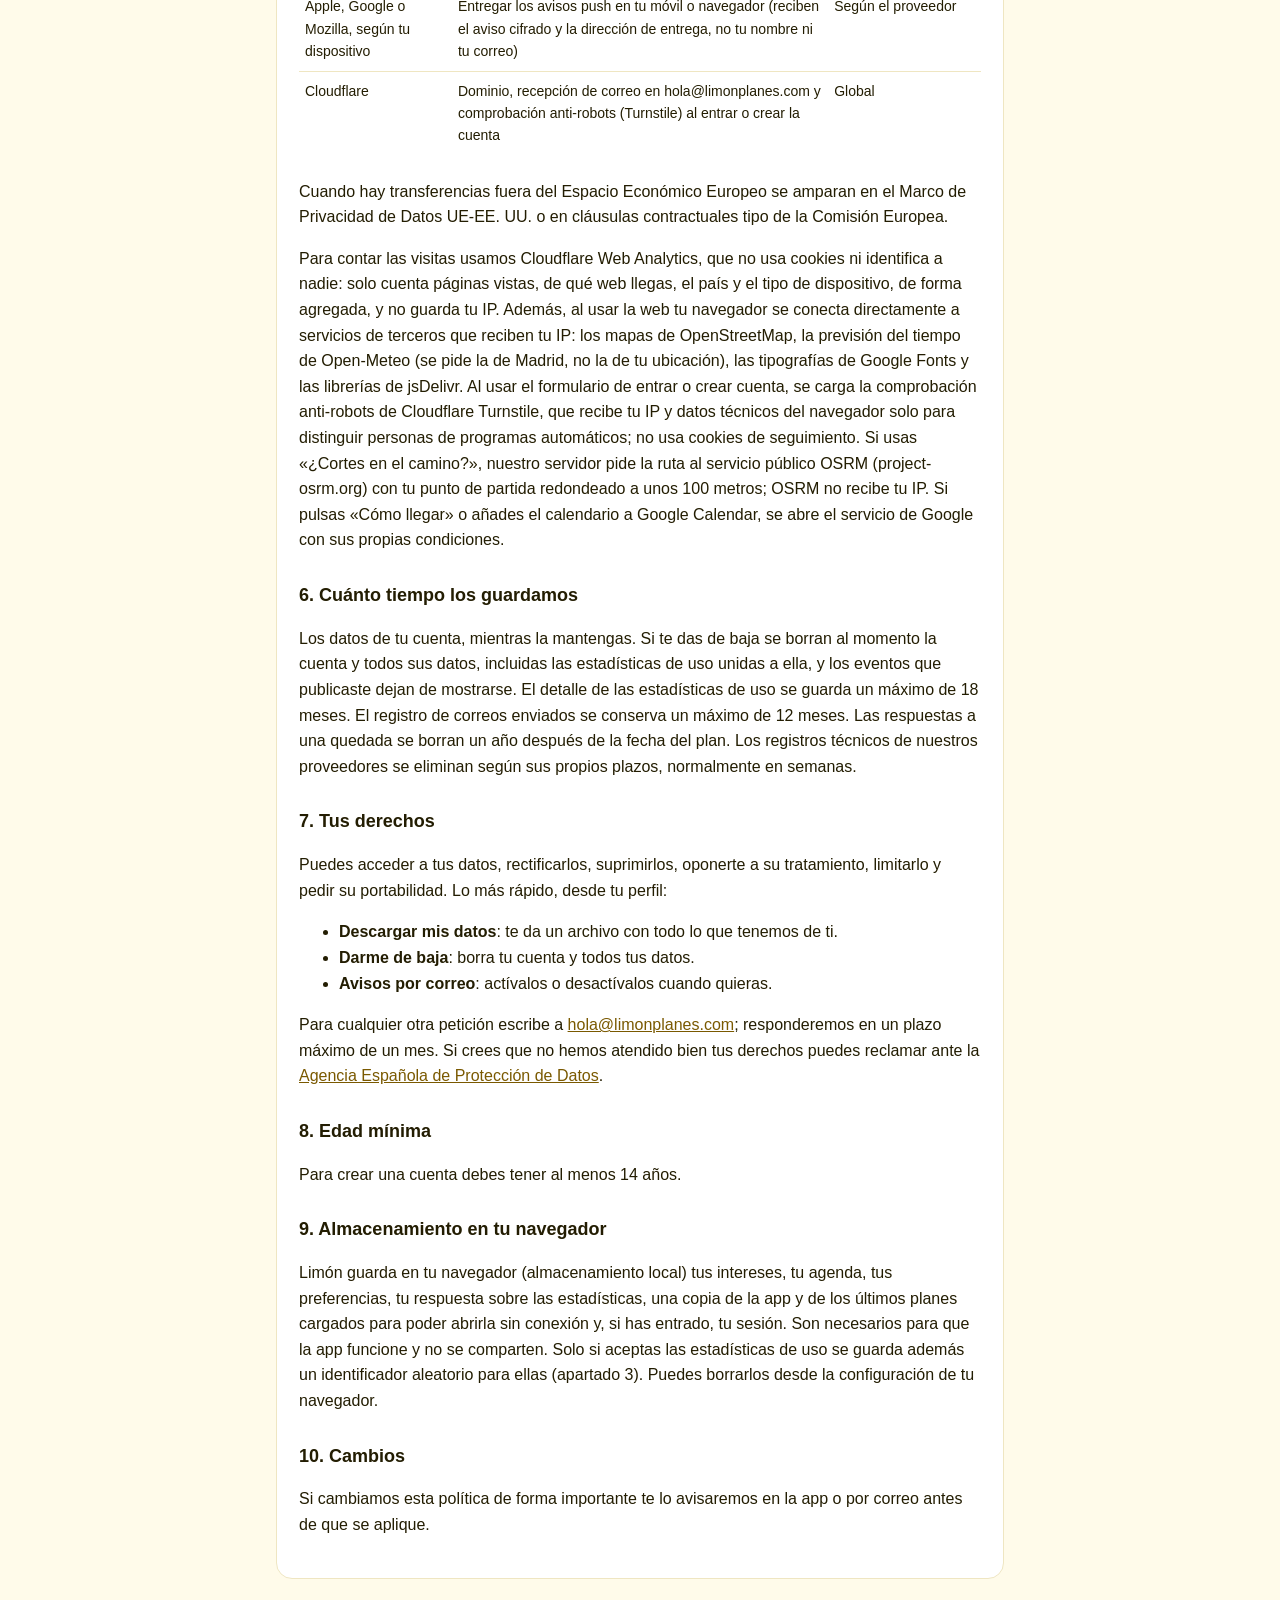
==== commit d2dfe936: "Seguridad: arreglos de la segunda auditoría (campana, altas sin cuenta, lectura de enlaces, permisos" ====
--- a/web/privacidad.html
+++ b/web/privacidad.html
@@ -31,7 +31,7 @@
   <a class="top" href="./"><img src="limon.svg" alt="">Limón</a>
   <article class="doc">
     <h1>Política de privacidad</h1>
-    <p class="quiet">Última actualización: 11 de noviembre de 2026 (listas privadas por defecto y plazo de las respuestas a quedadas) · <a href="condiciones.html">Condiciones de uso</a></p>
+    <p class="quiet">Última actualización: 14 de noviembre de 2026 (plazos de los avisos sin cuenta, valoraciones y lectura de la página de un evento)<a href="condiciones.html">Condiciones de uso</a></p>
 
     <p>Limón es una agenda de planes en Madrid, Bilbao y otras ciudades. Puedes usarla sin cuenta: en ese caso tus intereses y tu agenda se guardan solo en tu navegador y no recibimos ningún dato tuyo, salvo que aceptes ayudarnos con estadísticas de uso (apartado 3). Esta página explica qué datos tratamos si creas una cuenta o usas funciones que los necesitan, para qué y qué puedes hacer con ellos.</p>
 
@@ -43,18 +43,18 @@
       <tr><th>Datos</th><th>Para qué</th><th>Base legal</th></tr>
       <tr><td>Tu correo electrónico</td><td>Crear tu cuenta y enviarte el enlace para entrar.</td><td>Ejecución del servicio que pides (art. 6.1.b RGPD).</td></tr>
       <tr><td>Intereses, gustos escritos con tus palabras, eventos guardados, descartados y a los que fuiste, calles que sigues y preferencias (niños, perro, filtros)</td><td>Guardar tu perfil en todos tus dispositivos y recomendarte planes. Lo que guardas o descartas ajusta las recomendaciones; puedes ver y borrar todo desde tu perfil.</td><td>Ejecución del servicio (art. 6.1.b).</td></tr>
-      <tr><td>Correo y zona, si pides el resumen del finde sin cuenta, o la sala o el ciclo, si pides que te avisemos de sus planes nuevos</td><td>Enviarte cada jueves lo más destacado del fin de semana en tu zona, o los planes nuevos de esa sala o ciclo (solo si los hay). Primero te mandamos un correo para confirmar; si no confirmas, no te escribimos más. Para frenar abusos guardamos durante un día una huella cifrada del origen de la petición, nunca la dirección IP.</td><td>Tu consentimiento (art. 6.1.a), que retiras con el enlace de baja de cada correo.</td></tr>
+      <tr><td>Correo y zona, si pides el resumen del finde sin cuenta, o la sala o el ciclo, si pides que te avisemos de sus planes nuevos</td><td>Enviarte cada jueves lo más destacado del fin de semana en tu zona, o los planes nuevos de esa sala o ciclo (solo si los hay). Primero te mandamos un correo para confirmar; si no confirmas, no te escribimos más. Para frenar abusos guardamos durante un día una huella del origen de la petición (un resumen irreversible que cambia cada día), nunca la dirección IP. Si no confirmas, tu correo se borra a los 7 días; si te das de baja, a los 30.</td><td>Tu consentimiento (art. 6.1.a), que retiras con el enlace de baja de cada correo.</td></tr>
       <tr><td>Correo y preferencias de avisos</td><td>Enviarte el resumen semanal y los avisos de cortes o de lluvia, solo si los activas, y avisarte cuando alguien responde a un plan que propusiste (puedes desactivarlo).</td><td>Tu consentimiento (art. 6.1.a), que retiras en cualquier momento desde tu perfil o con el enlace de cada correo.</td></tr>
       <tr><td>Si organizas eventos: nombre del organizador, web, descripción de tu actividad y los eventos que envías</td><td>Revisar tu solicitud, publicar tus eventos (que serán públicos) y avisarte de las decisiones.</td><td>Ejecución del servicio (art. 6.1.b).</td></tr>
       <tr><td>Tu ubicación, solo si das permiso en el navegador</td><td>Mostrar a qué distancia está cada plan, «Ahora cerca de ti» y abrir la zona de Limón donde estás. Se usa en tu dispositivo y <b>no se envía ni se guarda</b> en nuestros servidores. Si pulsas «¿Cortes en el camino?», tu punto de partida, redondeado a unos 100 metros, se usa para calcular el trayecto y no se guarda (ver apartado 5).</td><td>Tu consentimiento (permiso del navegador y botón).</td></tr>
       <tr><td>Perfil social, solo si lo creas: nombre, usuario, una frase sobre ti, si es público o privado y a quién sigues</td><td>Que tus amigos te encuentren y te sigan, ver lo que hacen las personas que sigues y usarlo para recomendarte planes. Si tu perfil es <b>privado</b> (lo es por defecto), solo las personas que aceptes ven tus planes guardados, los planes a los que has ido con tu nota y tus apuntes, y tus listas privadas. Si es <b>público</b>, puede verlos cualquiera. Tu correo nunca se muestra. Si activas «que me encuentren por mi correo», quien tenga tu correo en sus contactos podrá encontrarte; los correos de sus contactos se usan solo para buscar y no se guardan.</td><td>Tu consentimiento, al crear el perfil (art. 6.1.a); puedes borrarlo o hacerlo privado cuando quieras.</td></tr>
-      <tr><td>Listas de planes, lo que sigues (salas, ciclos, temas, artistas), tus ventajas (Carné Joven, estudiante…) y tu diario («Ya fui» con nota y apuntes)</td><td>Recomendarte mejor y avisarte de lo que te interesa. Las listas son privadas salvo que las hagas públicas; una lista pública la puede ver cualquiera. Tus ventajas no se muestran a nadie.</td><td>Ejecución del servicio que pides (art. 6.1.b).</td></tr>
+      <tr><td>Listas de planes, lo que sigues (salas, ciclos, temas, artistas), tus ventajas (Carné Joven, estudiante…) y tu diario («Ya fui» con nota y apuntes; la nota que pones a un plan ajusta lo que te recomendamos y, si tienes activadas las estadísticas de uso, se cuenta en ellas)</td><td>Recomendarte mejor y avisarte de lo que te interesa. Las listas son privadas salvo que las hagas públicas; una lista pública la puede ver cualquiera. Tus ventajas no se muestran a nadie.</td><td>Ejecución del servicio que pides (art. 6.1.b).</td></tr>
       <tr><td>Ideas y votos: lo que propones en el tablón de ideas y las ideas que votas</td><td>Mejorar Limón. Las ideas son públicas; si tienes perfil social se muestra tu nombre junto a ellas, y si no, salen sin nombre. Tus votos no se muestran a nadie.</td><td>Interés legítimo en mejorar el servicio (art. 6.1.f); puedes borrar tus ideas mientras estén como «Nueva».</td></tr>
       <tr><td>Quedadas: el nombre que escribes al proponer un plan o al responder, y tu respuesta (voy, quizá, no puedo)</td><td>Que quien propone el plan y quienes tienen el enlace sepan quién va. Lo ve cualquiera que tenga ese enlace. Para responder no hace falta cuenta: guardamos un identificador aleatorio de tu navegador para que puedas cambiar tu respuesta.</td><td>Ejecución del servicio que pides (art. 6.1.b).</td></tr>
       <tr><td>Año de nacimiento y sexo, solo si los indicas en Perfil (son opcionales; puedes elegir «Prefiero no decirlo» o quitarlos)</td><td>Estadísticas agregadas de qué planes interesan a cada edad, siempre en grupos de al menos 10 personas. No se usan para recomendarte nada ni se muestran a nadie.</td><td>Tu consentimiento (art. 6.1.a), que retiras borrándolos en tu perfil.</td></tr>
       <tr><td>Tu respuesta a «¿Al final fuiste?» sobre un plan guardado que ya pasó</td><td>Apuntarlo en tu diario si fuiste y, en conjunto, saber cuántos planes guardados acaban en asistencia real.</td><td>Ejecución del servicio que pides (art. 6.1.b).</td></tr>
       <tr><td>Avisos en el móvil, solo si los activas: la dirección de entrega que crea tu navegador o tu móvil para ese dispositivo, sus claves de cifrado, el tipo de dispositivo (por ejemplo «iPhone») y qué avisos quieres</td><td>Enviarte al momento los avisos que elijas (quedadas, amigos, cortes, lluvia…). El contenido va cifrado de extremo a extremo hasta tu dispositivo.</td><td>Tu consentimiento (art. 6.1.a): el permiso de notificaciones del dispositivo y el botón de activar. Lo retiras con «Desactivar aquí» en Perfil o quitando el permiso en los ajustes.</td></tr>
-      <tr><td>Avisos de tu cuenta (la campana): el título y el enlace de cada aviso que te mandamos, cuándo llegó y si ya lo has visto. Si alguien a quien sigues y que te deja ver sus planes guarda un plan, te aparece aquí</td><td>Que puedas ver tus avisos aunque no te llegaran al móvil o al correo. Solo los ves tú.</td><td>La ejecución del servicio que pides al crear tu cuenta (art. 6.1.b). Se borran solos a los 30 días.</td></tr>
+      <tr><td>Avisos de tu cuenta (la campana): el título y el enlace de cada aviso que te mandamos, cuándo llegó y si ya lo has visto. Si alguien a quien sigues y que te deja ver sus planes guarda un plan, te aparece aquí (nunca los de temas sensibles: celebraciones religiosas, LGTBI o accesibilidad)</td><td>Que puedas ver tus avisos aunque no te llegaran al móvil o al correo. Solo los ves tú.</td><td>La ejecución del servicio que pides al crear tu cuenta (art. 6.1.b). Se borran solos a los 30 días.</td></tr>
       <tr><td>Datos técnicos: dirección IP, fecha y hora de acceso, registros de errores</td><td>Seguridad, evitar abusos y resolver fallos.</td><td>Interés legítimo en mantener el servicio seguro (art. 6.1.f).</td></tr>
     </table></div>
     <p>No vendemos tus datos, no mostramos publicidad y no usamos cookies. Aparte de las estadísticas con tu permiso (apartado 3), solo contamos visitas de forma anónima y agregada:</p>
@@ -72,7 +72,7 @@
     <p>Base legal: tu consentimiento (art. 6.1.a RGPD). Puedes retirarlo cuando quieras en Perfil → «Con quién y cómo» → «Ayudar a mejorar Limón con estadísticas de uso»; desde ese momento dejamos de guardar nada nuevo. Si tienes cuenta, puedes descargar este registro con «Descargar mis datos».</p>
 
     <h2>4. Inteligencia artificial</h2>
-    <p>Algunas funciones usan un modelo de IA de Anthropic (Claude): interpretar los gustos que escribes con tus palabras, elegir y explicar recomendaciones y revisar los eventos que envían los organizadores. Para ello enviamos a Anthropic el texto de tus gustos, tu perfil de intereses y la lista de eventos candidatos; <b>no enviamos tu correo ni tu nombre</b>. Según sus condiciones comerciales, Anthropic no usa estos datos para entrenar sus modelos. Las recomendaciones son automáticas pero solo ordenan planes: no producen efectos jurídicos ni te afectan de forma significativa.</p>
+    <p>Algunas funciones usan un modelo de IA de Anthropic (Claude): interpretar los gustos que escribes con tus palabras, elegir y explicar recomendaciones y revisar los eventos que envían los organizadores (si un organizador pega el enlace de su evento, leemos esa página pública y se la pasamos a la IA para rellenar el formulario). Para ello enviamos a Anthropic el texto de tus gustos, tu perfil de intereses y la lista de eventos candidatos; <b>no enviamos tu correo ni tu nombre</b>. Según sus condiciones comerciales, Anthropic no usa estos datos para entrenar sus modelos. Las recomendaciones son automáticas pero solo ordenan planes: no producen efectos jurídicos ni te afectan de forma significativa.</p>
 
     <h2>5. Quién más trata tus datos</h2>
     <p>Usamos proveedores que tratan datos por cuenta nuestra (encargados del tratamiento), con contrato y garantías:</p>
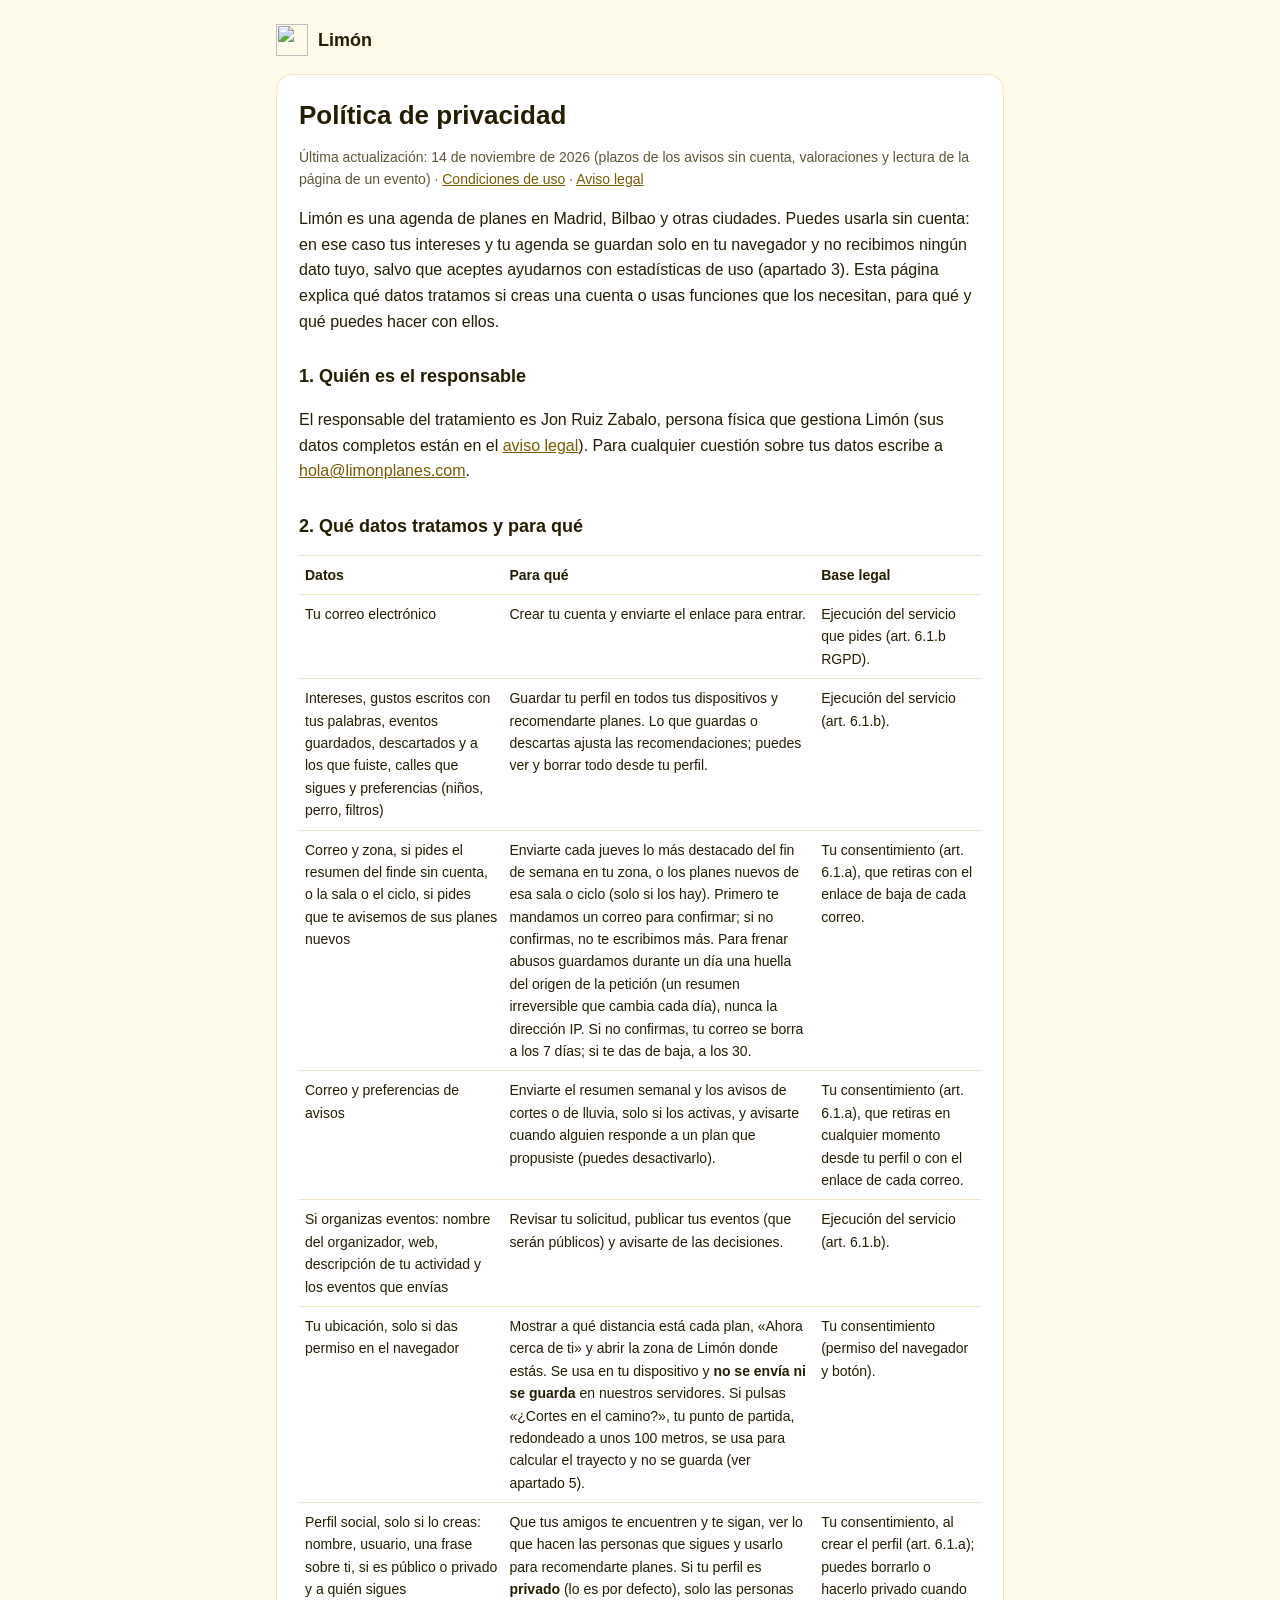
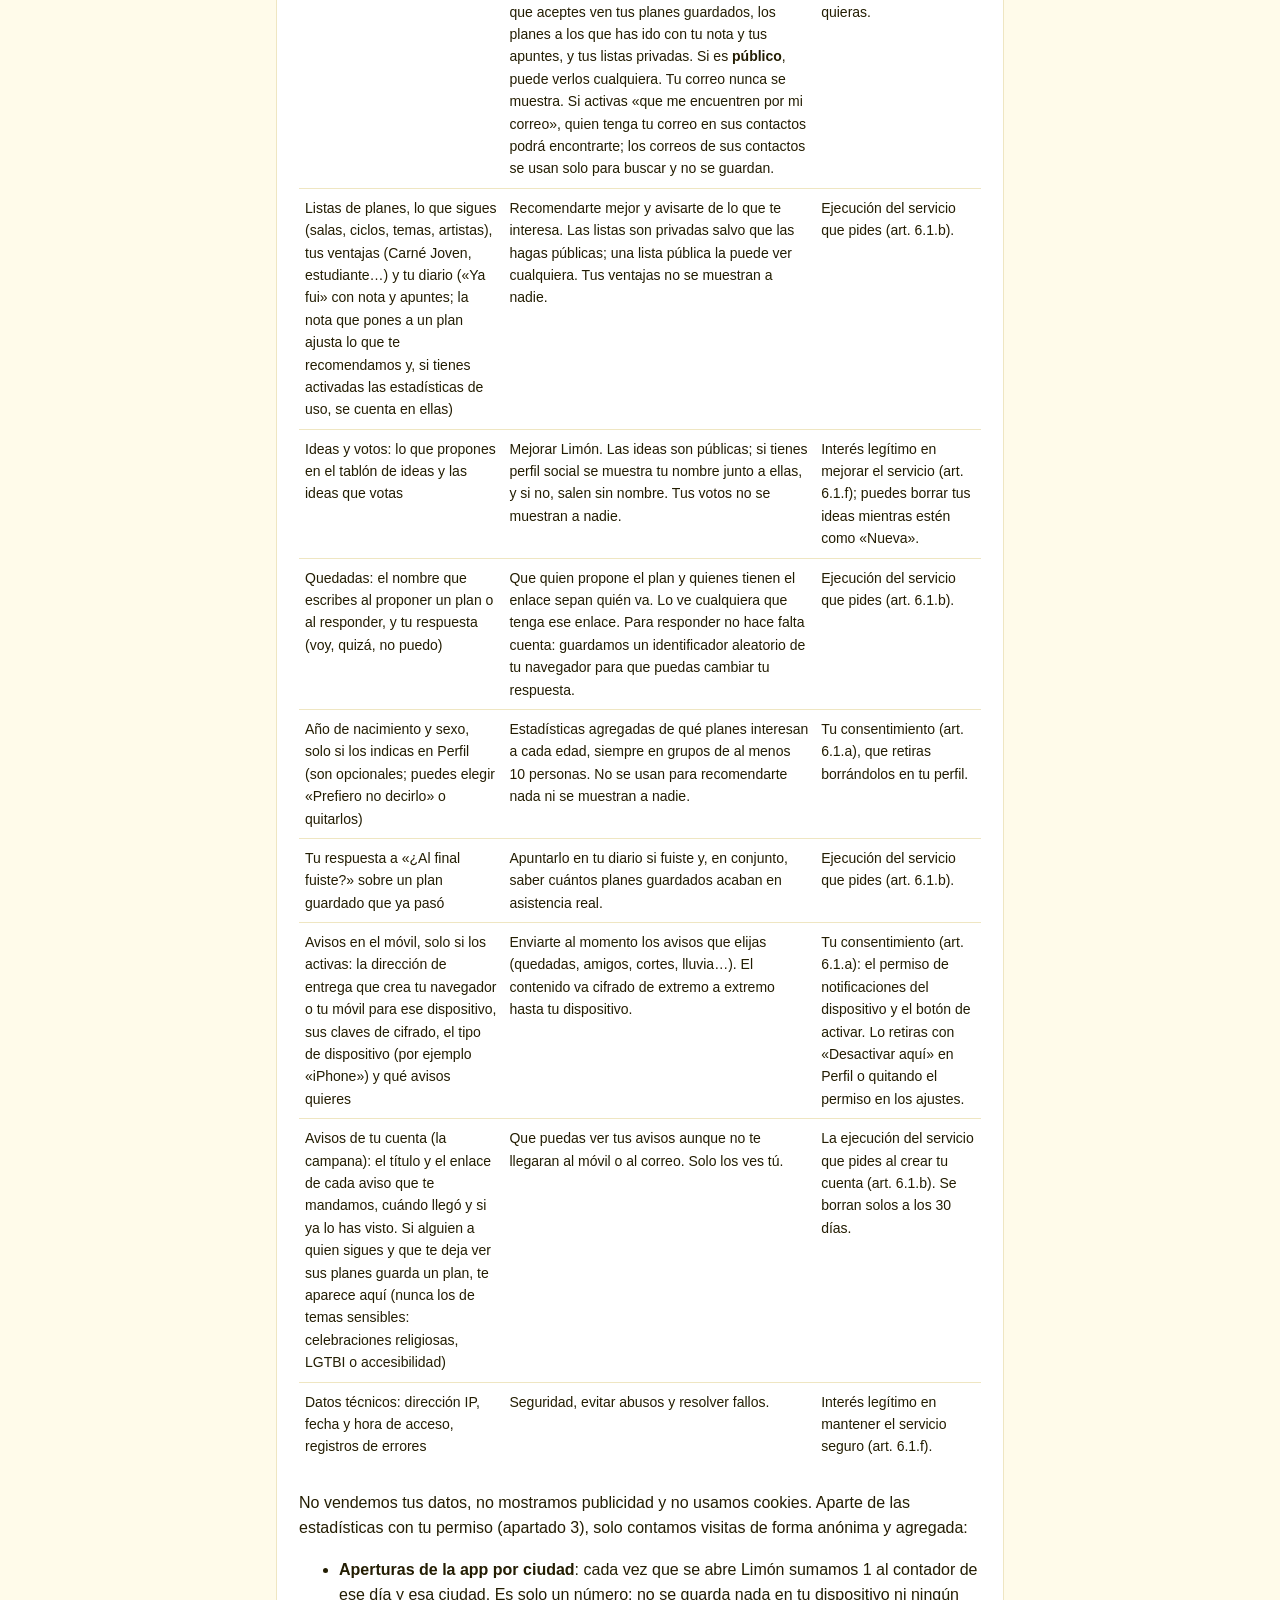
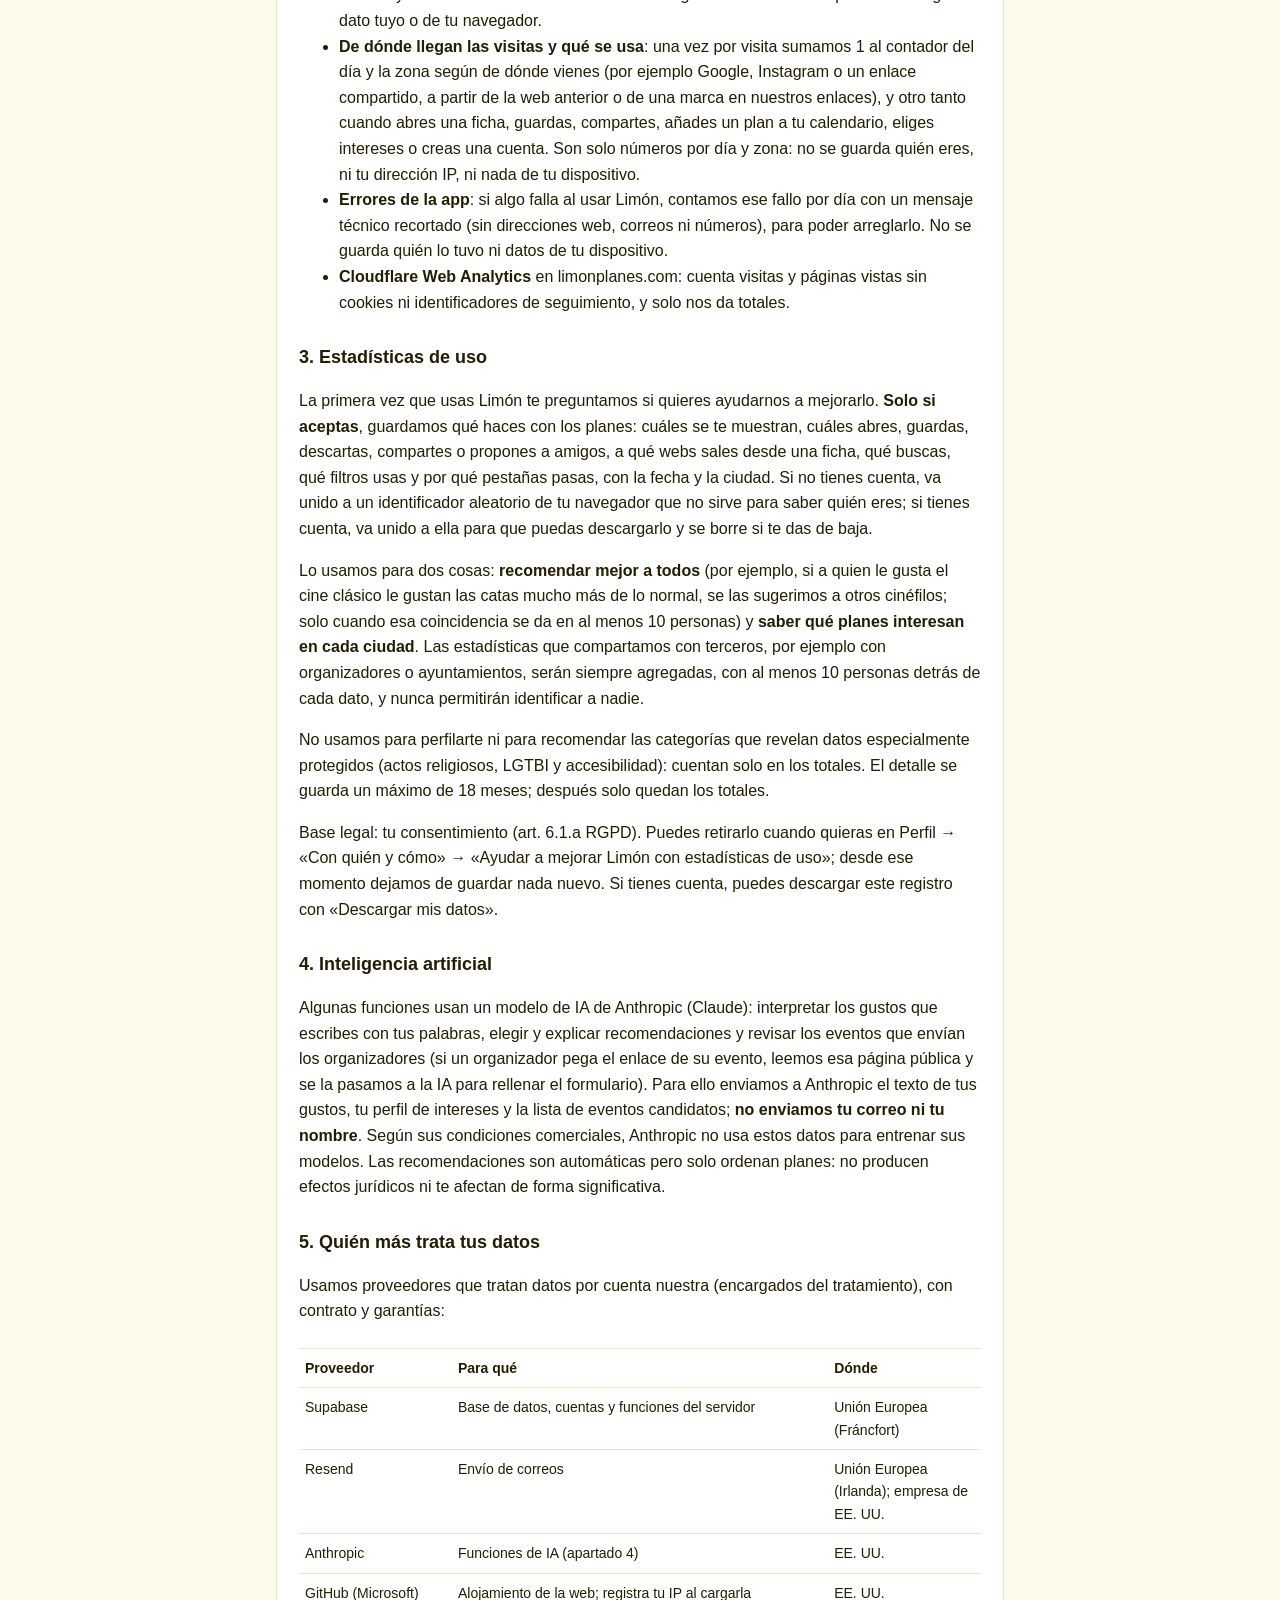
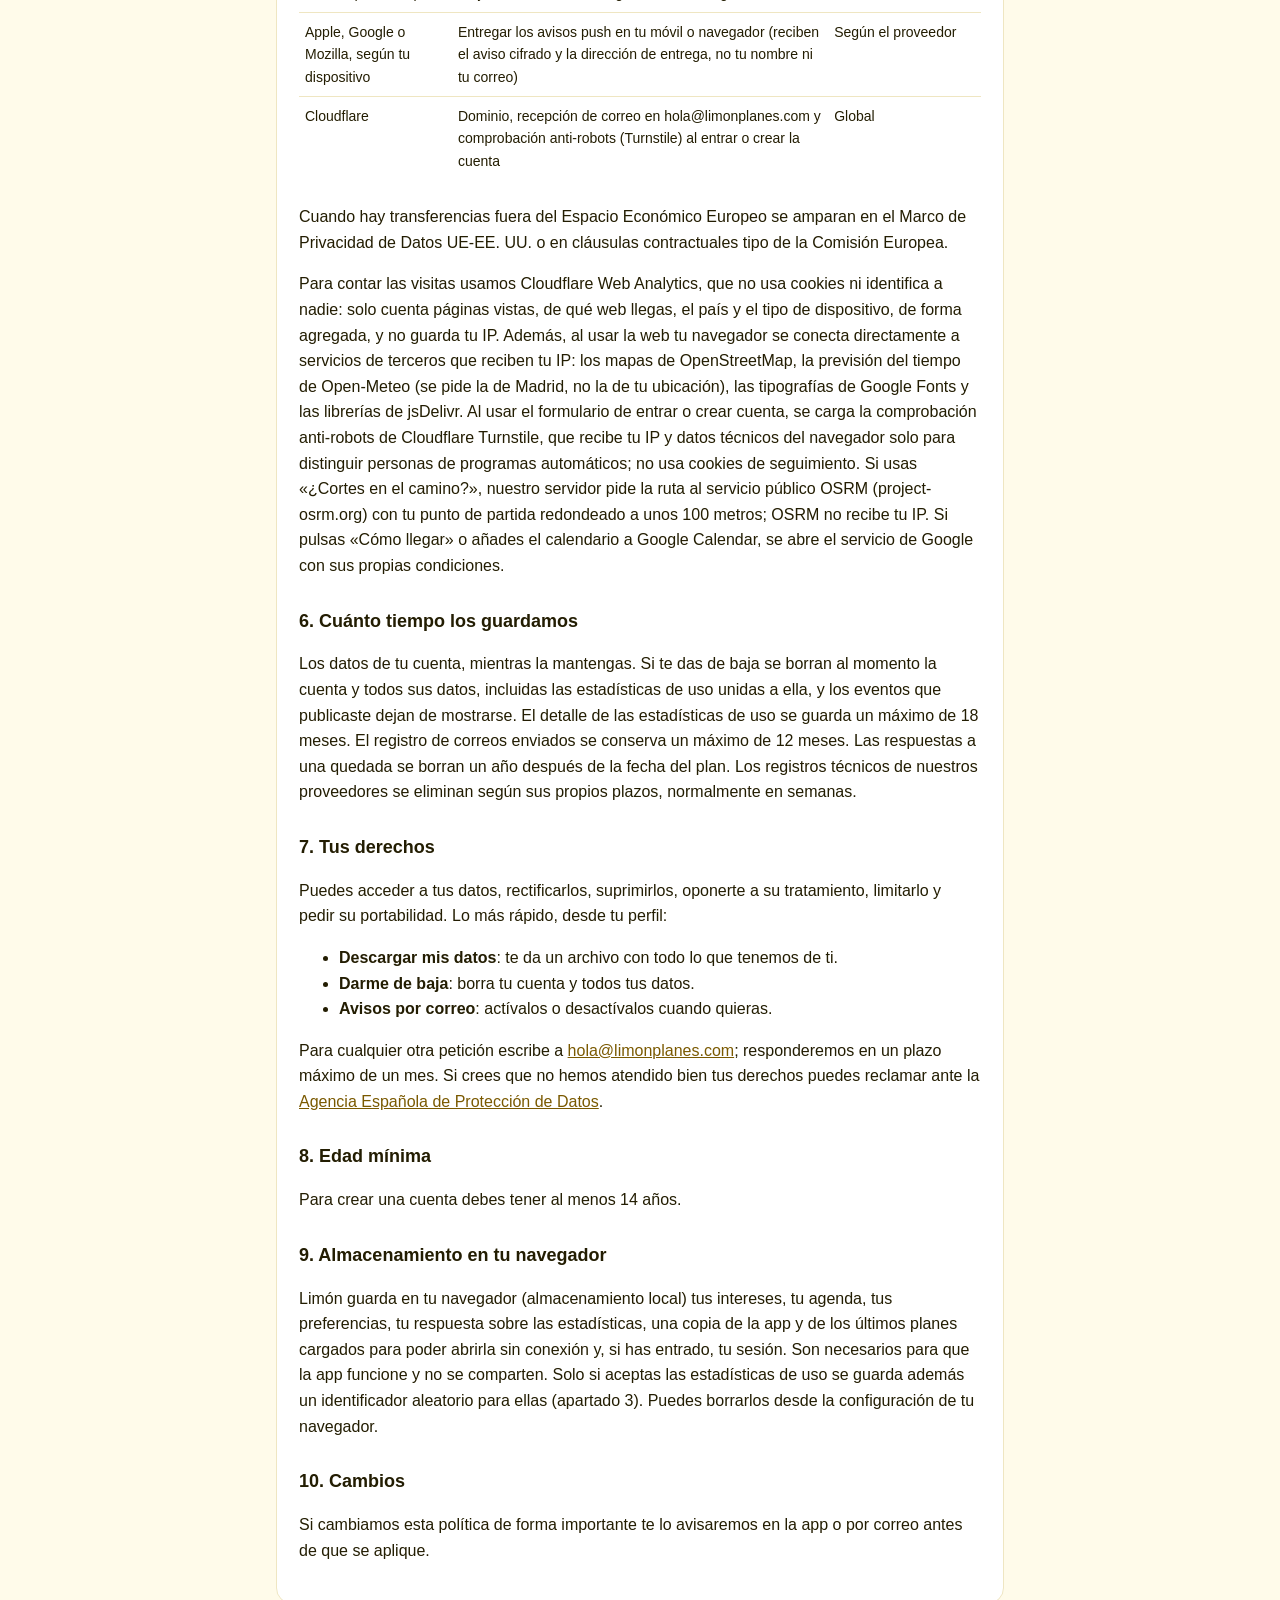
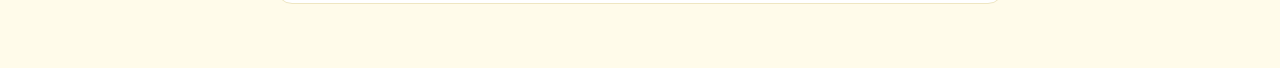
==== commit deb8cb1c: "Aviso legal (LSSI art. 10) enlazado desde la app, las condiciones, la privacidad y las páginas de zo" ====
--- a/web/privacidad.html
+++ b/web/privacidad.html
@@ -31,12 +31,12 @@
   <a class="top" href="./"><img src="limon.svg" alt="">Limón</a>
   <article class="doc">
     <h1>Política de privacidad</h1>
-    <p class="quiet">Última actualización: 14 de noviembre de 2026 (plazos de los avisos sin cuenta, valoraciones y lectura de la página de un evento)<a href="condiciones.html">Condiciones de uso</a></p>
+    <p class="quiet">Última actualización: 14 de noviembre de 2026 (plazos de los avisos sin cuenta, valoraciones y lectura de la página de un evento) · <a href="condiciones.html">Condiciones de uso</a> · <a href="aviso-legal.html">Aviso legal</a></p>
 
     <p>Limón es una agenda de planes en Madrid, Bilbao y otras ciudades. Puedes usarla sin cuenta: en ese caso tus intereses y tu agenda se guardan solo en tu navegador y no recibimos ningún dato tuyo, salvo que aceptes ayudarnos con estadísticas de uso (apartado 3). Esta página explica qué datos tratamos si creas una cuenta o usas funciones que los necesitan, para qué y qué puedes hacer con ellos.</p>
 
     <h2>1. Quién es el responsable</h2>
-    <p>El responsable del tratamiento es Jon Ruiz, persona física que gestiona Limón. Para cualquier cuestión sobre tus datos escribe a <a href="mailto:hola@limonplanes.com">hola@limonplanes.com</a>.</p>
+    <p>El responsable del tratamiento es Jon Ruiz Zabalo, persona física que gestiona Limón (sus datos completos están en el <a href="aviso-legal.html">aviso legal</a>). Para cualquier cuestión sobre tus datos escribe a <a href="mailto:hola@limonplanes.com">hola@limonplanes.com</a>.</p>
 
     <h2>2. Qué datos tratamos y para qué</h2>
     <div class="wrap"><table>
